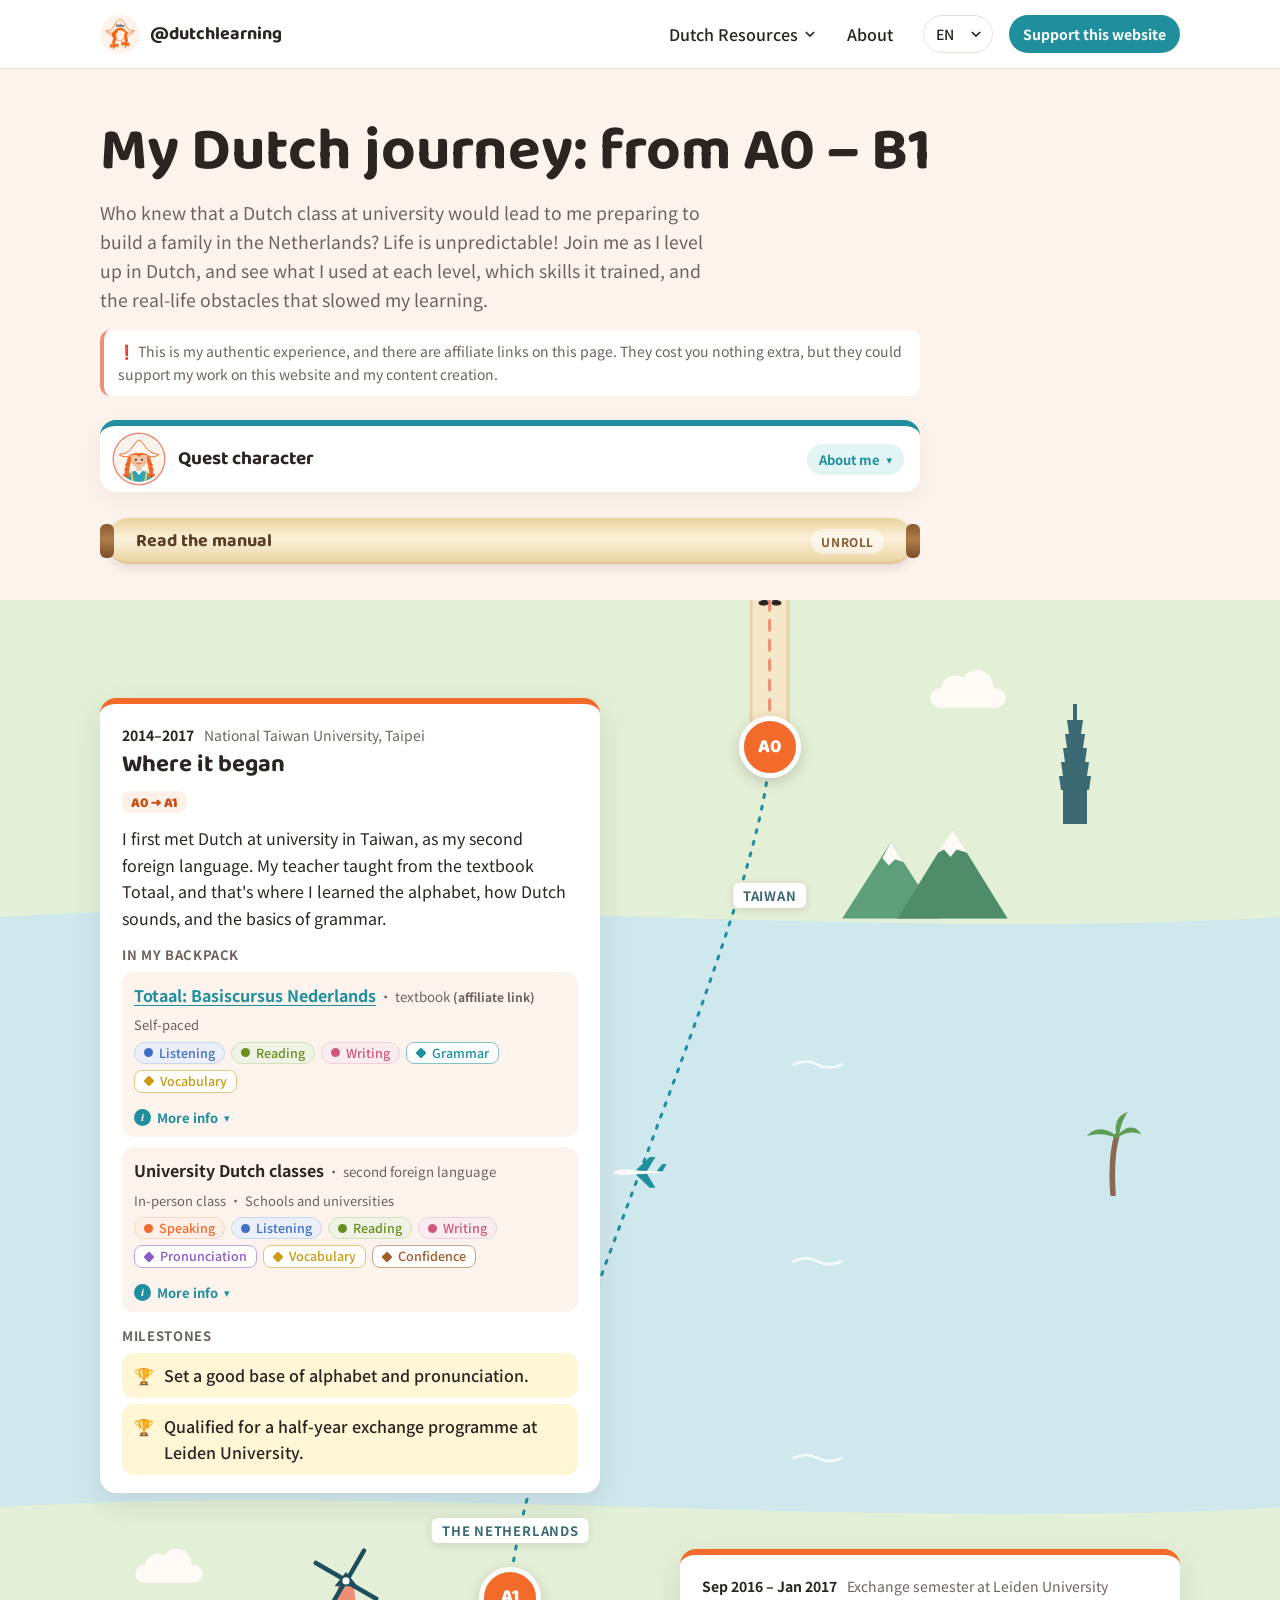
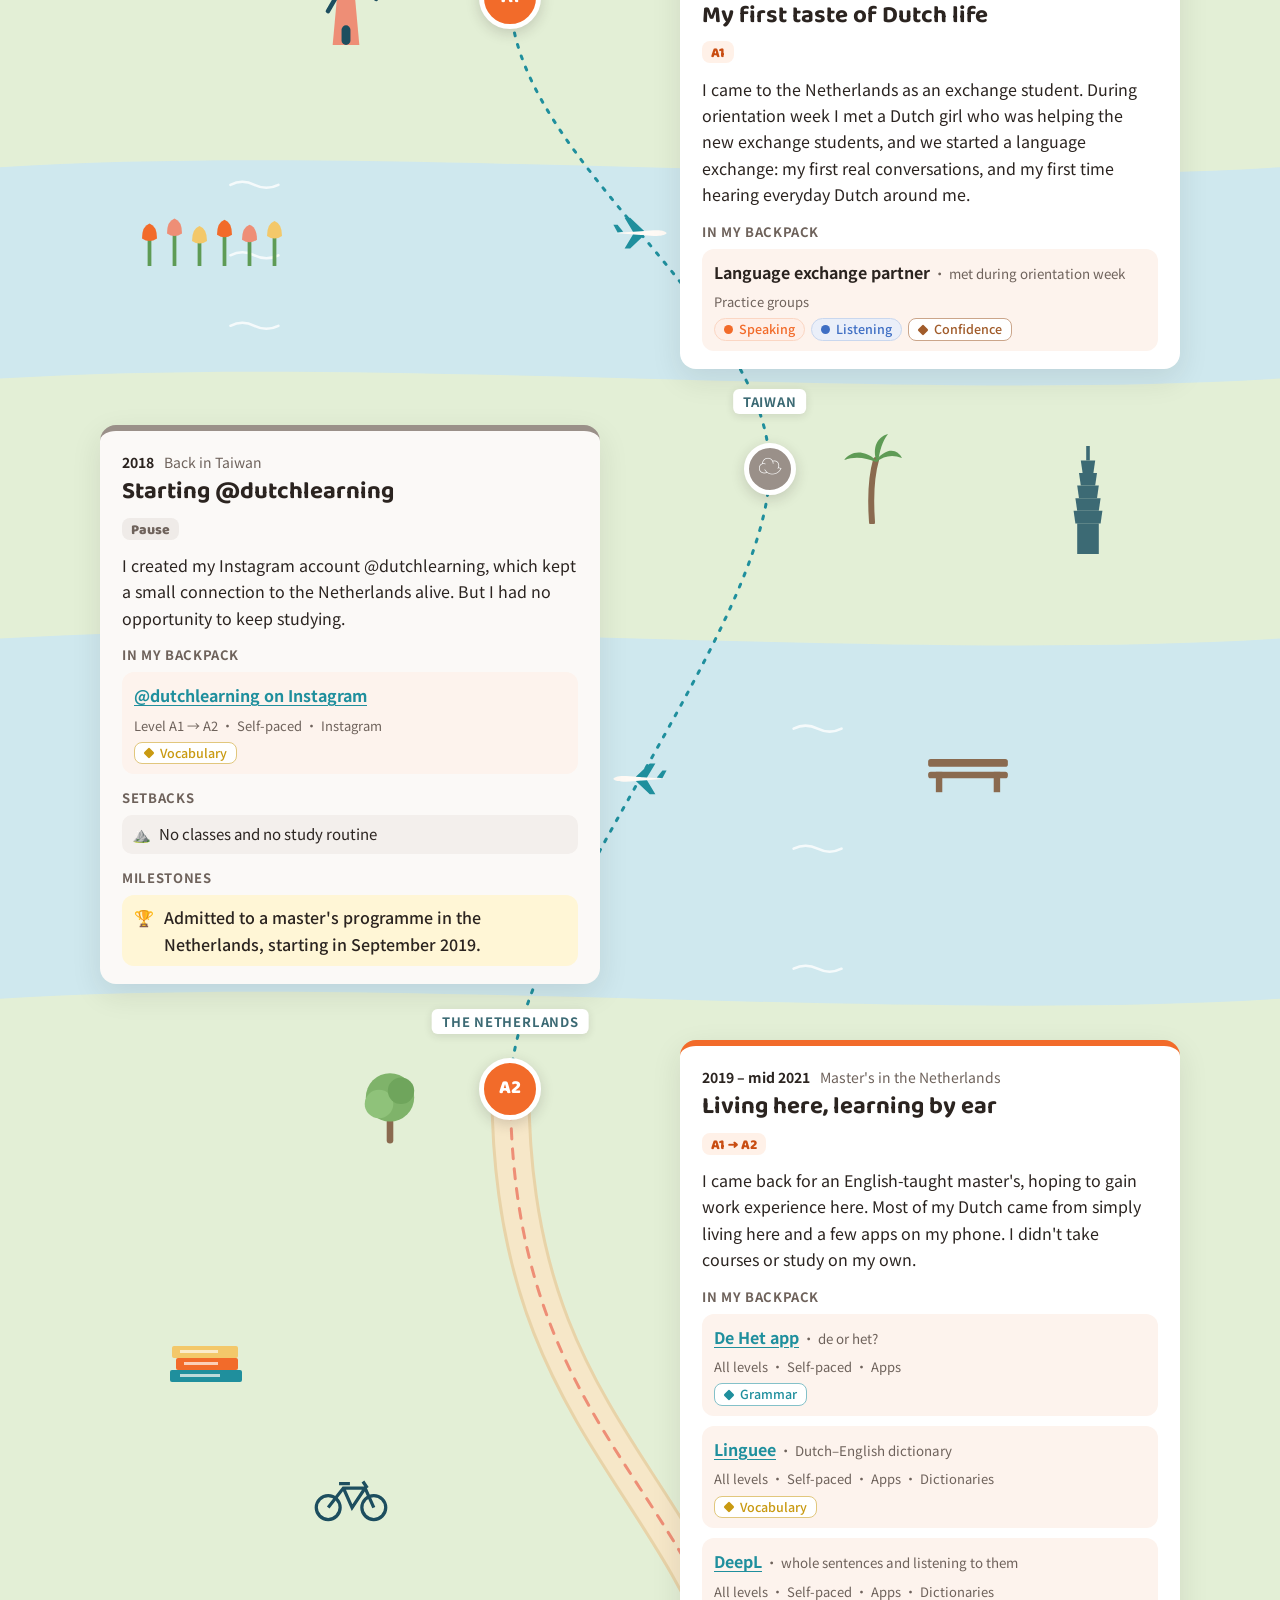
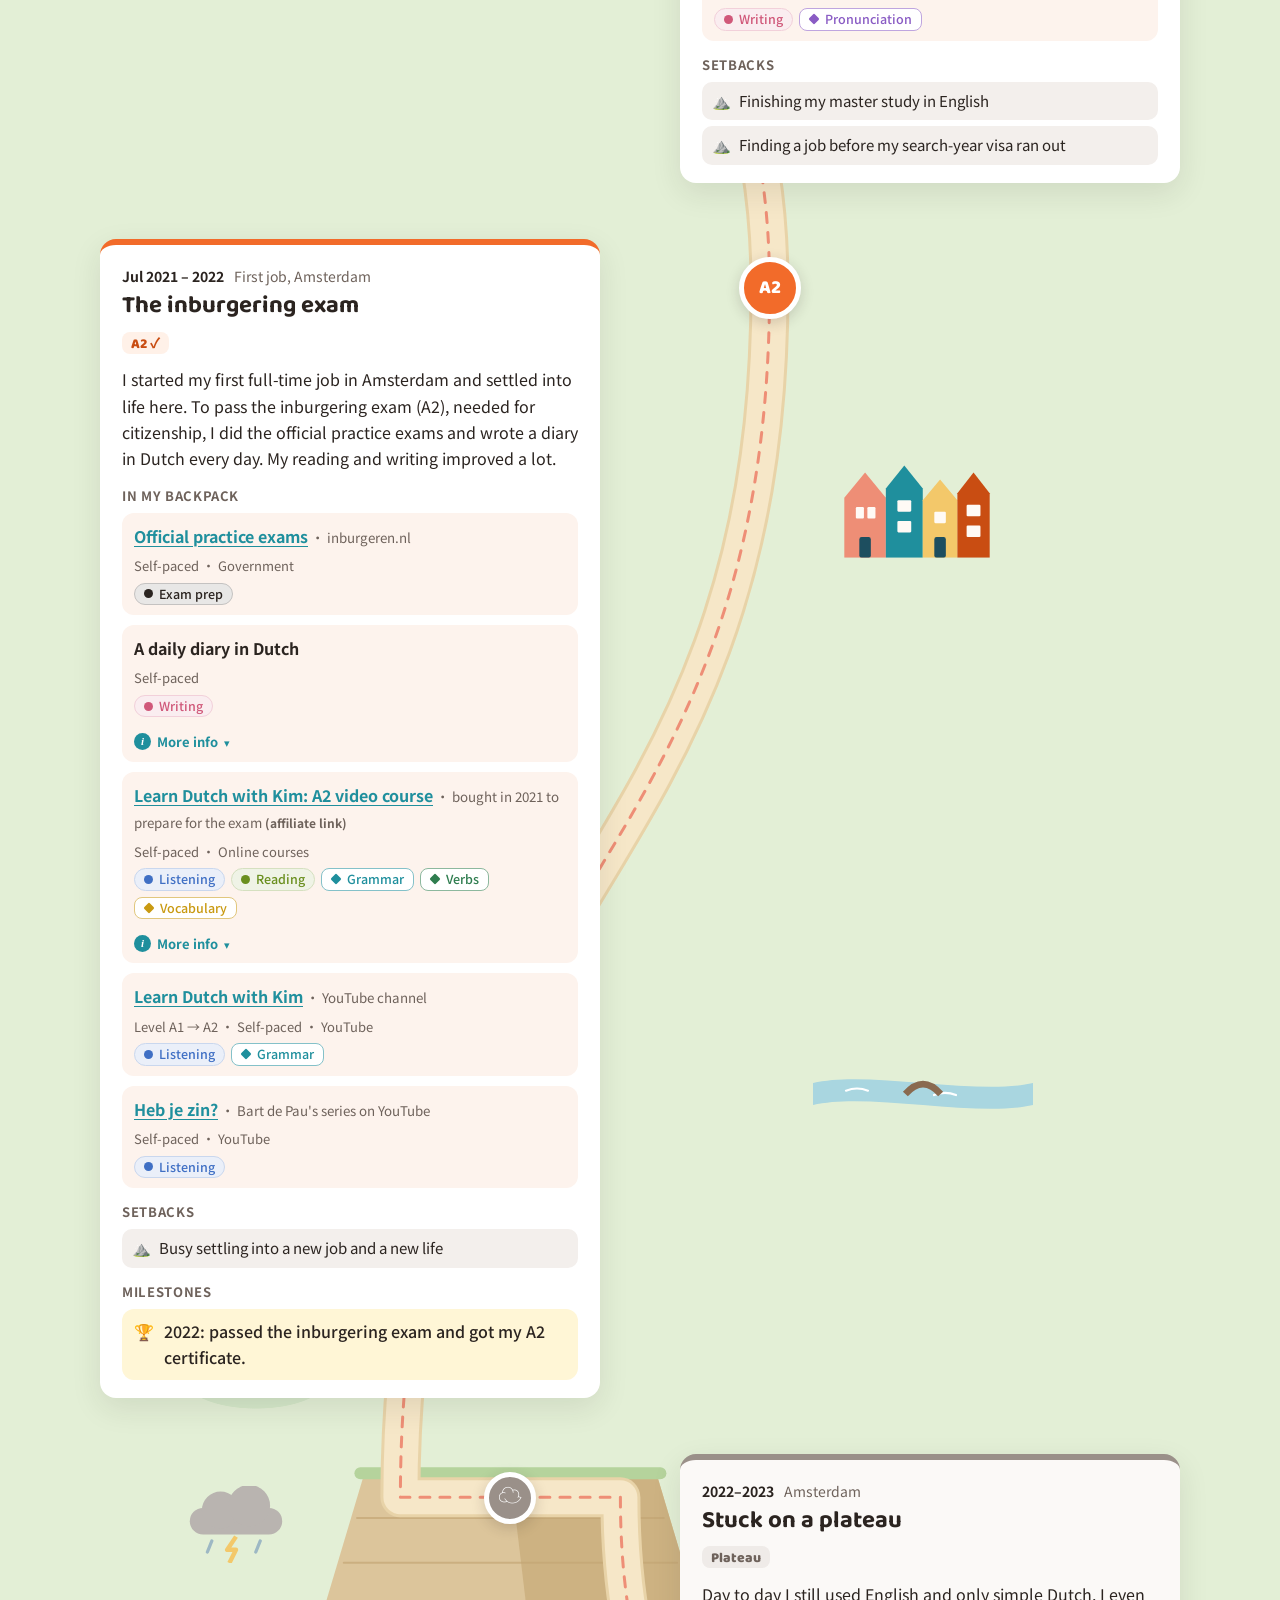
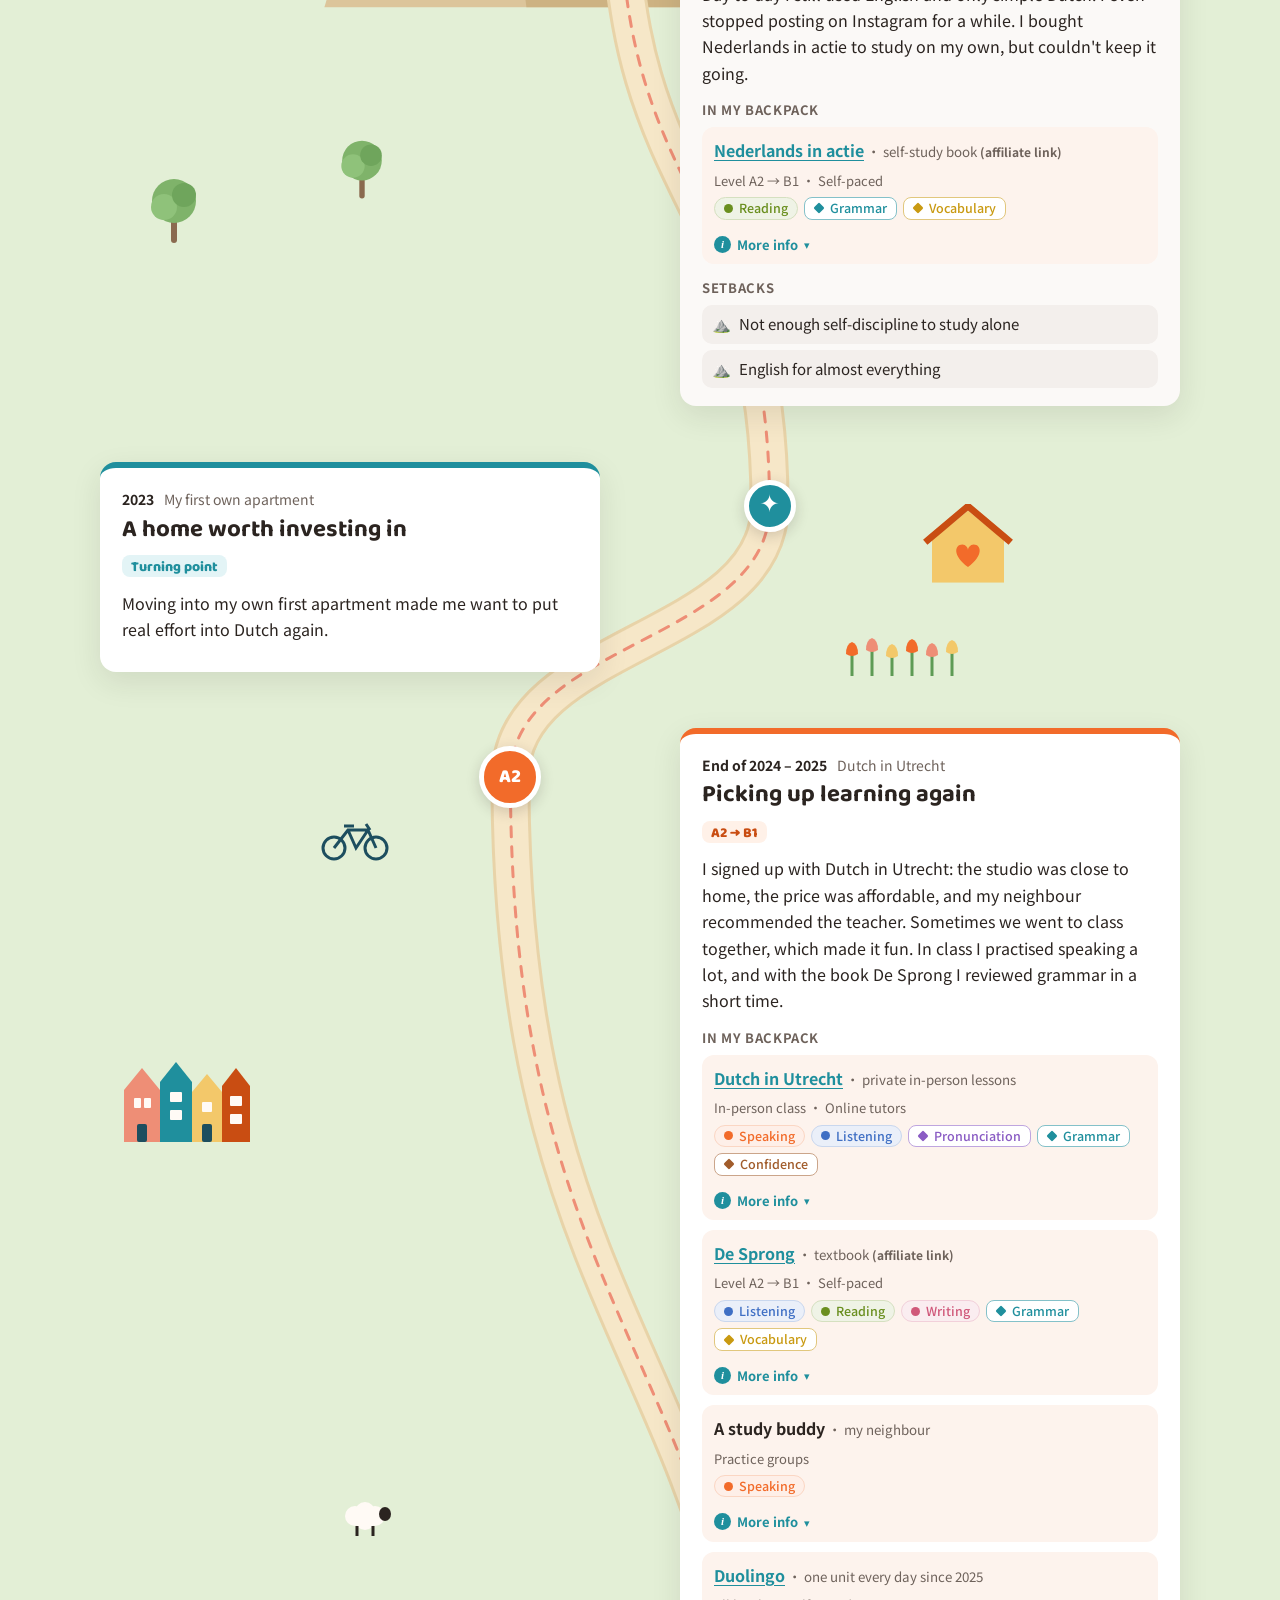
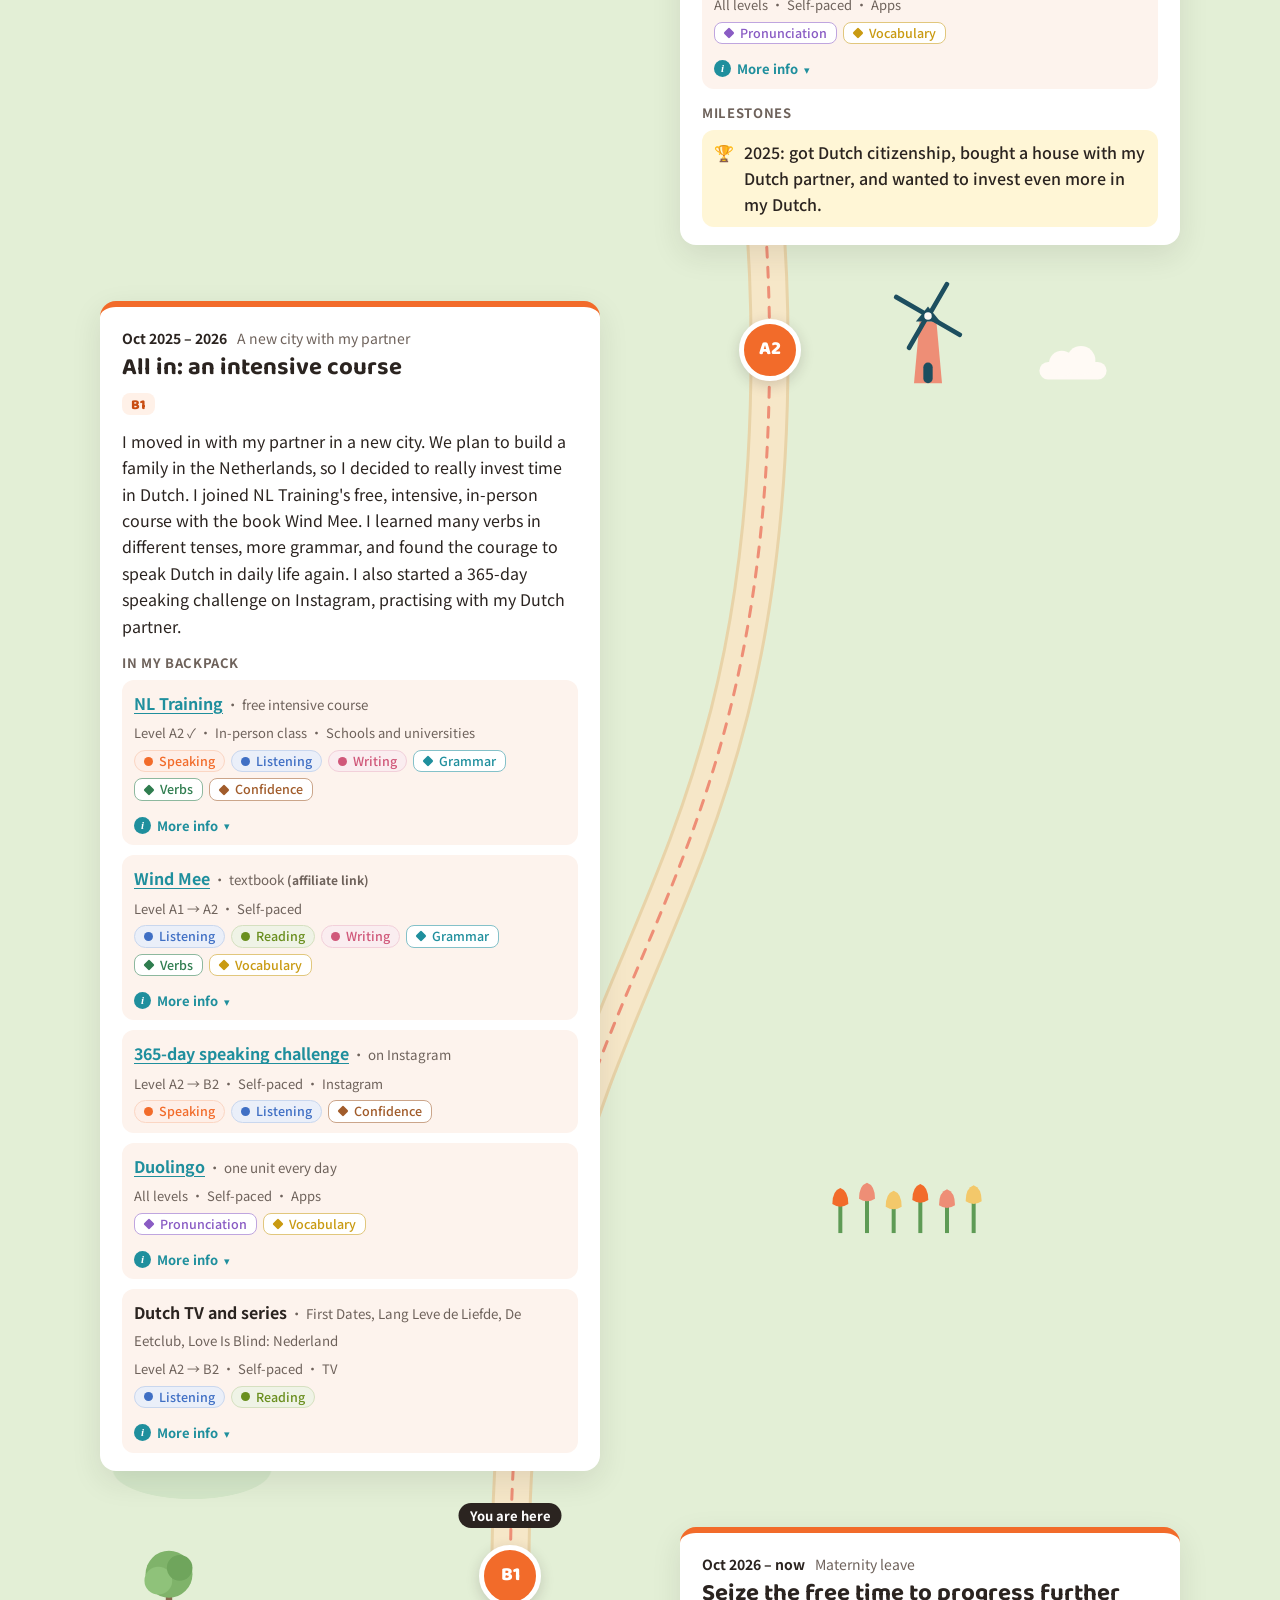
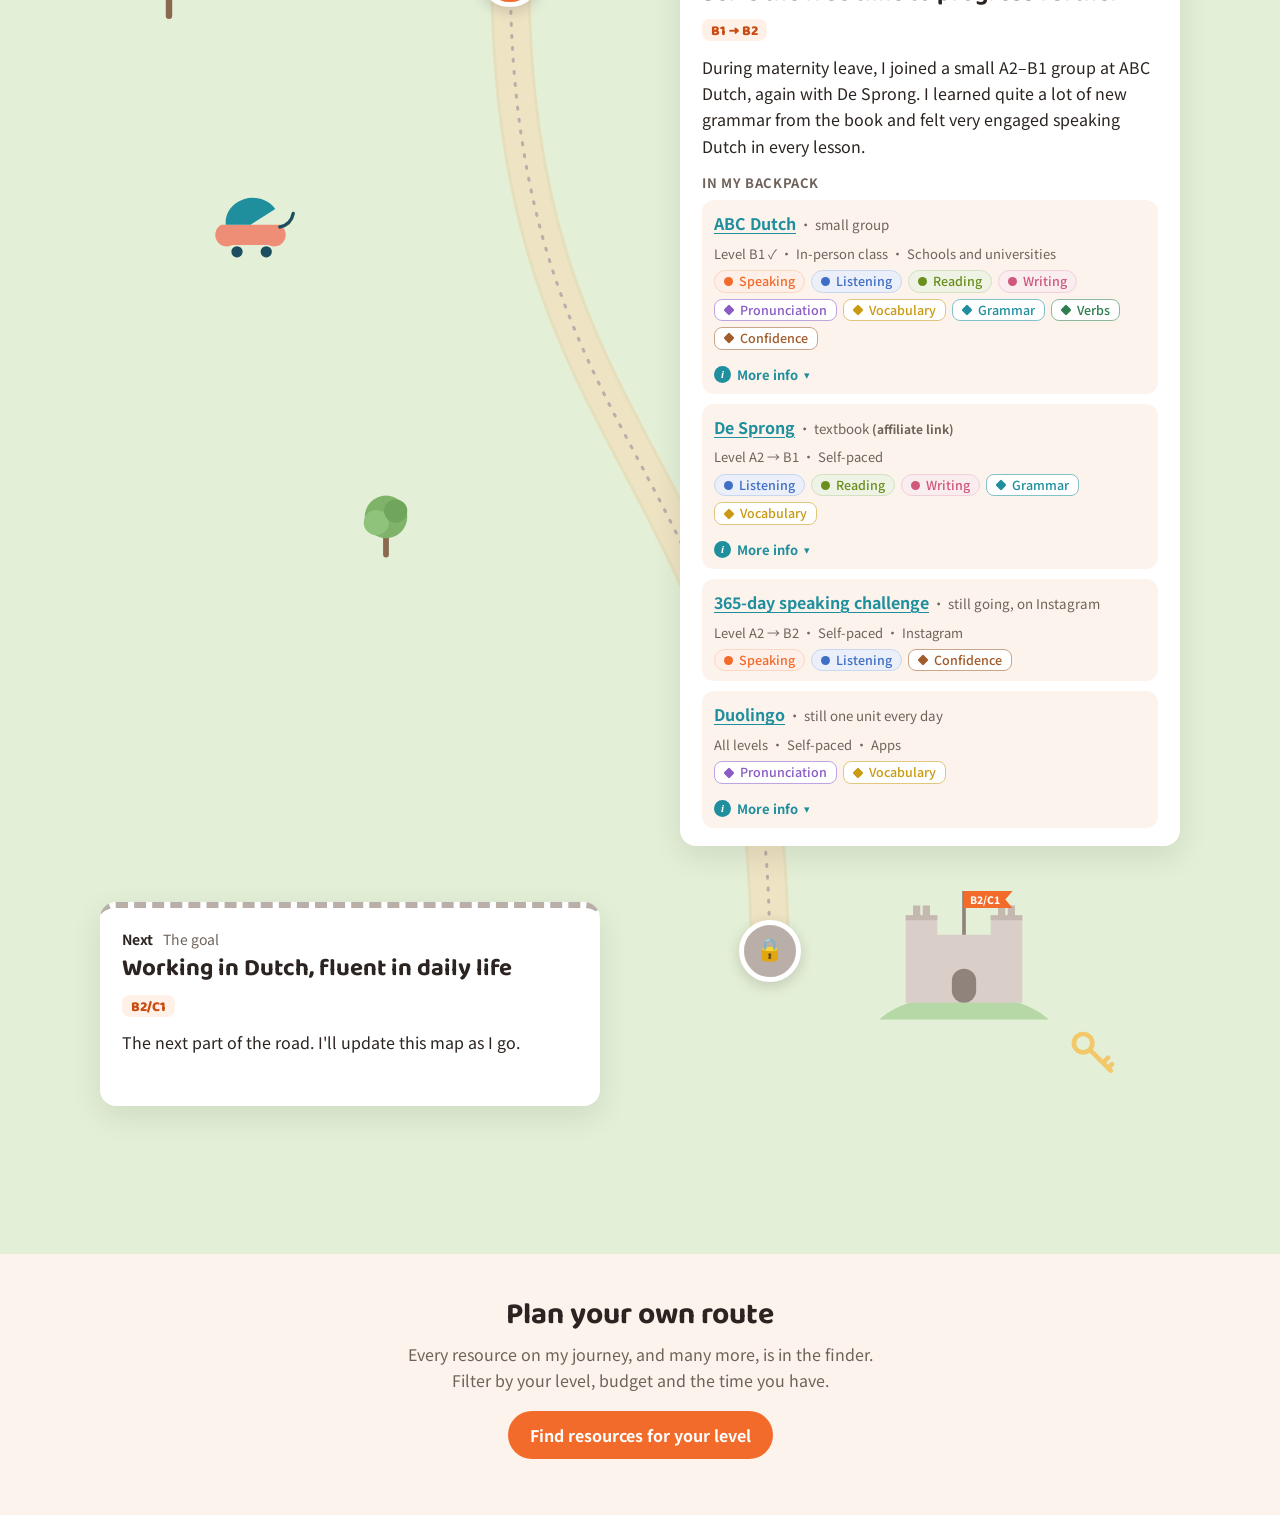
==== journey/index.html @ 7c42df69 "Menu title: Dutch Resources / 荷語資源 Also keeps header items on one line on narrow laptops.  Co-Author" ====
<!doctype html>
<html lang="en" data-lang="en">
<head>
  <meta charset="utf-8">
  <meta name="viewport" content="width=device-width, initial-scale=1">
  <!-- Generated by tools/build.js from templates/journey.html, journey/text.js and journey/data.js. Edit those, not this file. -->
  <title>My Dutch Learning Journey: resources, experience and progress</title>
  <meta name="description" content="Inka's Dutch learning journey from Taiwan to the Netherlands: the courses, books, apps and teachers she used at each level from A0 to B1, the skills each one trained, and the setbacks along the way.">
  <link rel="canonical" href="https://www.dutchlearningresources.com/journey/">
  <link rel="alternate" hreflang="en" href="https://www.dutchlearningresources.com/journey/">
  <link rel="alternate" hreflang="zh-Hant" href="https://www.dutchlearningresources.com/zh/journey/">
  <link rel="alternate" hreflang="x-default" href="https://www.dutchlearningresources.com/journey/">
  <link rel="icon" href="../assets/favicon.png">
  <meta property="og:type" content="article">
  <meta property="og:site_name" content="@dutchlearning">
  <meta property="og:title" content="My Dutch Learning Journey: resources, experience and progress">
  <meta property="og:description" content="My Dutch quest: what I used at each level, which skills it trained, and the detours real life put in my way.">
  <meta property="og:url" content="https://www.dutchlearningresources.com/journey/">
  <meta property="og:locale" content="en_GB">
  <meta property="og:image" content="https://www.dutchlearningresources.com/assets/og-image.png?v=0f5aff0d03">
  <meta property="og:image:width" content="1200">
  <meta property="og:image:height" content="630">
  <meta name="twitter:card" content="summary_large_image">
  <link rel="preconnect" href="https://fonts.googleapis.com">
  <link rel="preconnect" href="https://fonts.gstatic.com" crossorigin>
  <link href="https://fonts.googleapis.com/css2?family=Baloo+2:wght@600;700;800&family=Noto+Sans+TC:wght@400;500;700&display=swap" rel="stylesheet">
  <style>
    :root {
      --ink: #2b2420;
      --muted: #6e625b;
      --paper: #ffffff;
      --peach: #fdf3ed;
      --orange: #f26b2a;
      --orange-ink: #c94d12;
      --salmon: #ee8e76;
      --teal: #1f8f9d;
      --teal-soft: #e3f4f6;
      --line: #eadfd7;
      --grass: #e3efd6;
      --grass-deep: #cfe5c4;
      --sea: #cfe8ee;
      --road: #f6e7c8;
      --road-edge: #e8d3a8;
      --radius: 16px;
      --display: "Baloo 2", "Noto Sans TC", system-ui, sans-serif;
      --body: "Noto Sans TC", system-ui, -apple-system, "Segoe UI", sans-serif;
      /* Skill colours */
      --sk-pronunciation: #8a5cc4;
      --sk-vocabulary: #c99a12;
      --sk-grammar: #1f8f9d;
      --sk-verbs: #2f7d4f;
      --sk-speaking: #f26b2a;
      --sk-listening: #3f6fc4;
      --sk-reading: #6a8f1f;
      --sk-writing: #d0587a;
      --sk-exam: #2b2420;
      --sk-confidence: #a15c2b;
      color-scheme: light;
    }
    *, *::before, *::after { box-sizing: border-box; }
    html { scroll-behavior: smooth; }
    body { margin: 0; background: var(--paper); color: var(--ink); font: 400 16px/1.65 var(--body); -webkit-font-smoothing: antialiased; }
    a { color: var(--teal); text-underline-offset: 3px; }
    a:hover { color: var(--ink); }
    :focus-visible { outline: 3px solid var(--teal); outline-offset: 2px; border-radius: 6px; }
    h1, h2, h3 { font-family: var(--display); line-height: 1.15; margin: 0; }
    .wrap { width: min(1080px, 100% - 32px); margin-inline: auto; }

    /* Header */
    .top { position: sticky; top: 0; z-index: 30; border-bottom: 1px solid var(--line); background: rgba(255,255,255,.95); backdrop-filter: blur(8px); }
    .top .wrap { display: flex; align-items: center; gap: 16px; min-height: 68px; }
    .top-nav { display: flex; align-items: center; gap: 4px; margin-left: auto; }
    .top-nav > a, .nav-drop { color: var(--ink); text-decoration: none; padding: 8px 14px; border-radius: 999px; font: 500 16px var(--body); }
    .top-nav > a:hover, .nav-drop:hover, .nav-group.open .nav-drop { background: var(--peach); color: var(--orange-ink); }
    .nav-group { position: relative; }
    .nav-drop { display: inline-flex; align-items: center; gap: 7px; border: 0; background: none; cursor: pointer; }
    .nav-drop svg { transition: transform .15s ease; }
    .nav-group.open .nav-drop svg { transform: rotate(180deg); }
    .nav-menu { display: none; position: absolute; top: 100%; left: 0; min-width: 230px; padding: 8px; margin-top: 6px; background: #fff; border: 1px solid var(--line); border-radius: 14px; box-shadow: 0 14px 30px rgba(43,36,32,.12); }
    .nav-menu::before { content: ""; position: absolute; left: 0; right: 0; top: -10px; height: 10px; }
    .nav-group:hover .nav-menu, .nav-group:focus-within .nav-menu, .nav-group.open .nav-menu { display: grid; }
    .nav-menu a { color: var(--ink); text-decoration: none; border-radius: 10px; padding: 10px 12px; white-space: nowrap; }
    .nav-menu a:hover { background: var(--peach); color: var(--orange-ink); }
    .nav-menu a[aria-current="page"] { font-weight: 700; color: var(--orange-ink); }
    .lang-pick { appearance: none; -webkit-appearance: none; font: 500 14px var(--body); color: var(--ink); border: 1px solid var(--line); border-radius: 999px; padding: 8px 28px 8px 12px; cursor: pointer;
      background: #fff url("data:image/svg+xml,%3Csvg xmlns='http://www.w3.org/2000/svg' viewBox='0 0 12 8'%3E%3Cpath d='M1 1l5 5 5-5' stroke='%232b2420' stroke-width='2' fill='none'/%3E%3C/svg%3E") no-repeat right 11px center / 10px 7px; }
    .lang-pick:hover { border-color: var(--ink); }
    .kofi { font: 700 14px var(--body); color: #fff; background: var(--teal); border-radius: 999px; padding: 9px 14px; text-decoration: none; white-space: nowrap; }
    .kofi:hover { background: #17707b; color: #fff; }
    .menu-btn { display: none; width: 42px; height: 42px; border: 1px solid var(--line); border-radius: 12px; background: #fff; cursor: pointer; padding: 11px 10px; flex-direction: column; justify-content: space-between; }
    .menu-btn span { display: block; height: 2px; border-radius: 2px; background: var(--ink); }
    .brand { display: flex; align-items: center; gap: 10px; font: 700 18px var(--display); color: var(--ink); text-decoration: none; }
    .brand img { width: 40px; height: 40px; border-radius: 50%; }

    /* Intro */
    .intro { background: var(--peach); padding: 48px 0 36px; }
    .intro h1 { font-size: clamp(36px, 6vw, 60px); }
    .intro .lead { max-width: 62ch; color: var(--muted); font-size: 1.1rem; margin: 12px 0 24px; }
    .disclosure { max-width: 820px; font-size: 14px; color: var(--muted); background: #fff; border-left: 4px solid var(--salmon); border-radius: 10px; padding: 10px 14px; margin: -8px 0 24px; }
    /* Persona card */
    .persona { background: #fff; border-radius: var(--radius); padding: 20px 22px; max-width: 820px; box-shadow: 0 6px 20px rgba(43,36,32,.06); border-top: 6px solid var(--teal); }
    .persona-head { display: flex; align-items: center; gap: 16px; cursor: pointer; list-style: none; }
    .persona-head::-webkit-details-marker { display: none; }
    .persona[open] .persona-head { margin-bottom: 14px; }
    .persona-title { flex: 1; min-width: 0; }
    /* Folded: just a small headshot and "Quest character". */
    .persona:not([open]) { padding: 10px 16px; }
    .persona:not([open]) .avatar { width: 46px; height: 46px; box-shadow: 0 0 0 2px #fff, 0 0 0 3.5px var(--salmon); }
    .persona:not([open]) .persona-title, .persona[open] .persona-label { display: none; }
    .persona-label { flex: 1; font: 700 19px var(--display); }
    .persona-toggle { flex: none; display: inline-flex; align-items: center; gap: 6px; font: 700 13px var(--body); color: var(--teal); background: var(--teal-soft); border-radius: 999px; padding: 6px 12px; }
    .persona-toggle::after { content: "▾"; font-size: 11px; transition: transform .2s; }
    .persona[open] .persona-toggle::after { transform: rotate(180deg); }
    .persona .open-text, .persona[open] .closed-text { display: none; }
    .persona[open] .open-text { display: inline; }
    .persona-head:hover .persona-toggle { background: #cfeef1; }
    .persona[open] .persona-facts, .persona[open] .persona-goal { animation: unroll .35s ease-out; }
    .avatar { width: 92px; height: 92px; flex: none; border-radius: 50%; box-shadow: 0 0 0 4px #fff, 0 0 0 6px var(--salmon); }
    .persona h2 { font-size: 30px; }
    .persona-job { margin: 2px 0 0; color: var(--muted); font-weight: 500; }
    .persona-facts { display: grid; grid-template-columns: 1fr 1fr; gap: 10px 22px; margin: 0; }
    .persona-facts > div { background: var(--peach); border-radius: 12px; padding: 10px 14px; }
    .persona-facts > .wide { grid-column: 1 / -1; }
    .persona-facts dt { font: 700 12px var(--body); letter-spacing: .05em; text-transform: uppercase; color: var(--muted); margin-bottom: 3px; }
    .persona-facts dd { margin: 0; font-size: 15px; line-height: 1.5; }
    .langs { list-style: none; margin: 0; padding: 0; display: flex; flex-wrap: wrap; gap: 6px; }
    .langs li { background: #fff; border-radius: 999px; padding: 2px 10px; font-size: 14px; color: var(--muted); }
    .langs b { color: var(--ink); margin-right: 4px; }
    .persona-goal { display: flex; gap: 14px; align-items: center; margin-top: 12px; padding: 12px 16px; border-radius: 12px; background: #fff6d6; }
    .persona-goal .flag { font-size: 30px; }
    .persona-goal strong { font-family: var(--display); font-size: 20px; display: block; line-height: 1.2; }
    .persona-goal span { color: var(--muted); font-size: 15px; }
    /* The map key: a paper scroll that unrolls */
    .map-key { margin-top: 26px; max-width: 820px; --parch: #f8edd3; --parch-edge: #e6d1a2; --roll-a: #e9d29d; --roll-b: #fbf1da; --knob: #b07d4a; }
    .map-key summary, .roll-bottom {
      position: relative; display: flex; align-items: center; justify-content: space-between; gap: 12px;
      height: 46px; padding: 0 30px; margin: 0 6px; border-radius: 23px; list-style: none; cursor: pointer;
      background: linear-gradient(to bottom, var(--roll-a), var(--roll-b) 45%, var(--roll-a));
      box-shadow: 0 4px 10px rgba(43,36,32,.12), inset 0 -2px 0 rgba(176,125,74,.18);
    }
    .map-key summary::-webkit-details-marker { display: none; }
    .map-key summary::before, .map-key summary::after, .roll-bottom::before, .roll-bottom::after {
      content: ""; position: absolute; top: 50%; width: 14px; height: 34px; margin-top: -17px; border-radius: 6px;
      background: linear-gradient(to bottom, #8a5a30, var(--knob) 45%, #7a4d27);
    }
    .map-key summary::before, .roll-bottom::before { left: -6px; }
    .map-key summary::after, .roll-bottom::after { right: -6px; }
    .roll-label { font: 700 18px var(--display); color: #5a3d22; }
    .roll-hint { font: 700 12px var(--body); letter-spacing: .05em; text-transform: uppercase; color: #8a5a30; background: rgba(255,255,255,.55); border-radius: 999px; padding: 4px 10px; }
    .map-key .open-text, .map-key[open] .closed-text { display: none; }
    .map-key[open] .open-text { display: inline; }
    .map-key summary:hover .roll-hint { background: #fff; }
    .map-key .paper {
      margin: -10px 20px 0; padding: 26px 26px 20px;
      background: linear-gradient(to right, rgba(176,125,74,.10), transparent 6%, transparent 94%, rgba(176,125,74,.10)), var(--parch);
      border-left: 1px solid var(--parch-edge); border-right: 1px solid var(--parch-edge);
      transform-origin: top; animation: unroll .45s ease-out;
    }
    .roll-bottom { display: none; height: 30px; margin-top: -8px; cursor: default; }
    .roll-bottom::before, .roll-bottom::after { height: 24px; margin-top: -12px; }
    .map-key[open] .roll-bottom { display: block; }
    @keyframes unroll { from { clip-path: inset(0 0 100% 0); } to { clip-path: inset(0 0 0 0); } }
    .map-key .tag-group-title { color: #6b4a2b; }
    .paper-hint { display: flex; gap: 10px; align-items: center; margin: 0 0 18px; padding: 8px 12px; border-radius: 10px; background: rgba(255,255,255,.6); border: 1px dashed #d8bf8a; font-size: 14px; color: #5a3d22; }
    .paper-hint svg { flex: none; width: 34px; height: 34px; padding: 4px; border-radius: 50%; background: var(--teal); }
    .paper-hint + .paper-hint { margin-top: -8px; }
    .paper-hint a { color: #8a4b1f; font-weight: 700; }
    .skills { display: flex; flex-wrap: wrap; gap: 8px; margin: 0; padding: 0; list-style: none; }
    .skill { --c: var(--ink); display: inline-flex; align-items: center; gap: 6px; font: 500 14px/1 var(--body); color: var(--c); background: color-mix(in srgb, var(--c) 11%, #fff); border: 1px solid color-mix(in srgb, var(--c) 28%, #fff); border-radius: 999px; padding: 6px 11px; white-space: nowrap; }
    .skill .dot { width: 9px; height: 9px; border-radius: 50%; background: var(--c); }
    .skill.small { font-size: 12.5px; padding: 4px 9px; }
    .skill[data-skill="pronunciation"] { --c: var(--sk-pronunciation); }
    .skill[data-skill="vocabulary"] { --c: var(--sk-vocabulary); }
    .skill[data-skill="grammar"] { --c: var(--sk-grammar); }
    .skill[data-skill="verbs"] { --c: var(--sk-verbs); }
    .skill[data-skill="speaking"] { --c: var(--sk-speaking); }
    .skill[data-skill="listening"] { --c: var(--sk-listening); }
    .skill[data-skill="reading"] { --c: var(--sk-reading); }
    .skill[data-skill="writing"] { --c: var(--sk-writing); }
    .skill[data-skill="exam"] { --c: var(--sk-exam); }
    .skill[data-skill="confidence"] { --c: var(--sk-confidence); }
    .skill.neutral { --c: #5c524c; background: #fff; border-color: var(--line); }
    .skill.neutral .dot { display: none; }
    /* Focus tags: a diamond and a white chip with a coloured outline, so they stand apart from skills (round dot, tinted chip). */
    .skill.focus { background: #fff; border-color: color-mix(in srgb, var(--c) 55%, #fff); border-radius: 8px; }
    .skill.focus .dot { border-radius: 1.5px; transform: rotate(45deg); width: 8px; height: 8px; margin: 0 1px; }
    .hud .skill.focus .dot { width: 7px; height: 7px; }
    .tag-group { display: grid; grid-template-columns: 130px 1fr; gap: 10px; align-items: start; margin-bottom: 8px; }
    .tag-group-title { font-size: 13px; font-weight: 700; color: var(--muted); padding-top: 5px; }
    .tool-meta { font-size: 13px; color: var(--muted); }
    .tool-info { margin-top: 2px; }
    .tool-info summary { display: inline-flex; align-items: center; gap: 6px; cursor: pointer; list-style: none; font: 700 13px var(--body); color: var(--teal); }
    .tool-info summary::-webkit-details-marker { display: none; }
    .tool-info summary::before { content: "i"; display: grid; place-items: center; width: 17px; height: 17px; border-radius: 50%; background: var(--teal); color: #fff; font: 700 11px/1 Georgia, serif; font-style: italic; }
    .tool-info summary::after { content: "▾"; font-size: 11px; transition: transform .2s; }
    .tool-info[open] summary::after { transform: rotate(180deg); }
    .card .tool-info p { margin: 14px 0 2px; padding: 10px 12px; background: #fff; border-left: 3px solid var(--teal); border-radius: 8px; font-size: 14px; line-height: 1.55; }

    /* The quest map */
    .quest { position: relative; background: var(--grass); overflow: hidden; padding: 70px 0 120px; }
    .quest::before { /* soft meadow texture */
      content: ""; position: absolute; inset: 0; pointer-events: none;
      background:
        radial-gradient(60px 26px at 12% 8%, var(--grass-deep) 98%, transparent) ,
        radial-gradient(90px 34px at 85% 22%, var(--grass-deep) 98%, transparent),
        radial-gradient(70px 28px at 20% 46%, var(--grass-deep) 98%, transparent),
        radial-gradient(110px 40px at 80% 63%, var(--grass-deep) 98%, transparent),
        radial-gradient(80px 30px at 15% 84%, var(--grass-deep) 98%, transparent);
      opacity: .7;
    }
    .trail { position: absolute; inset: 0; width: 100%; height: 100%; pointer-events: none; }
    .stops { position: relative; list-style: none; margin: 0; padding: 0; }
    .stop { position: relative; display: flex; min-height: 260px; padding: 28px 0; }
    .stop[data-side="left"] { justify-content: flex-start; }
    .stop[data-side="right"] { justify-content: flex-end; }
    .stop.compact { min-height: 190px; }

    /* Markers sit on the road: at 62% for cards on the left, 38% for cards on the right. */
    .marker {
      position: absolute; top: 46px; left: var(--mx); transform: translateX(-50%); z-index: 3;
      width: 62px; height: 62px; border-radius: 50%; display: grid; place-items: center;
      font: 800 19px/1 var(--display); color: #fff; background: var(--orange);
      border: 5px solid #fff; box-shadow: 0 4px 14px rgba(43,36,32,.18);
    }
    .stop[data-side="left"] .marker { --mx: 62%; }
    .stop[data-side="right"] .marker { --mx: 38%; }
    .stop[data-kind="detour"] .marker { background: #9a9089; font-size: 24px; width: 52px; height: 52px; }
    .stop[data-kind="spark"] .marker { background: var(--teal); font-size: 24px; width: 52px; height: 52px; }
    .stop[data-kind="goal"] .marker { background: #b9afa8; font-size: 22px; }
    .stop.current .marker { background: var(--orange); animation: pulse 2.2s ease-out infinite; }
    @keyframes pulse { 0% { box-shadow: 0 0 0 0 rgba(242,107,42,.55), 0 4px 14px rgba(43,36,32,.18); } 70% { box-shadow: 0 0 0 22px rgba(242,107,42,0), 0 4px 14px rgba(43,36,32,.18); } 100% { box-shadow: 0 0 0 0 rgba(242,107,42,0), 0 4px 14px rgba(43,36,32,.18); } }
    .here-flag { position: absolute; left: var(--mx); top: 4px; transform: translateX(-50%); z-index: 4; font: 700 13px var(--body); color: #fff; background: var(--ink); border-radius: 999px; padding: 3px 11px; white-space: nowrap; }
    .stop[data-side="left"] .here-flag { --mx: 62%; }
    .stop[data-side="right"] .here-flag { --mx: 38%; }

    /* Cards */
    .card {
      position: relative; z-index: 2; width: min(500px, 52%); background: #fff; border-radius: var(--radius);
      padding: 20px 22px 18px; box-shadow: 0 10px 30px rgba(43,36,32,.10);
      border-top: 6px solid var(--orange);
      opacity: 0; transform: translateY(26px); transition: opacity .6s ease, transform .6s ease;
    }
    .stop.seen .card { opacity: 1; transform: none; }
    .stop[data-kind="detour"] .card { border-top-color: #9a9089; background: #fbf9f7; }
    .stop[data-kind="spark"] .card { border-top-color: var(--teal); }
    .stop[data-kind="goal"] .card { border-top-color: #b9afa8; border-style: dashed; border-width: 6px 0 0; }
    .eyebrow { display: flex; flex-wrap: wrap; gap: 4px 10px; align-items: center; font-size: 14px; color: var(--muted); margin-bottom: 4px; }
    .eyebrow .when { font-weight: 700; color: var(--ink); }
    .card h2 { font-size: 24px; margin: 2px 0 8px; }
    .level-badge { display: inline-block; font: 800 14px/1 var(--display); color: var(--orange-ink); background: #fff1e8; border-radius: 8px; padding: 5px 9px 3px; }
    .stop[data-kind="detour"] .level-badge { color: var(--muted); background: #efebe8; }
    .stop[data-kind="spark"] .level-badge { color: var(--teal); background: var(--teal-soft); }
    .card p { margin: 0 0 12px; }
    .card h3 { font: 700 13px var(--body); letter-spacing: .05em; text-transform: uppercase; color: var(--muted); margin: 14px 0 8px; }
    .tools { list-style: none; margin: 0; padding: 0; display: grid; gap: 10px; }
    .tool { display: grid; gap: 6px; padding: 10px 12px; border-radius: 12px; background: var(--peach); }
    .tool-name { font-weight: 700; }
    .tool-name small { font-weight: 400; color: var(--muted); }
    .tool .skills { gap: 6px; }
    .setbacks { list-style: none; margin: 0; padding: 0; display: grid; gap: 6px; }
    .setbacks li { display: flex; gap: 8px; align-items: flex-start; font-size: 15px; background: #f3efec; border-radius: 10px; padding: 7px 10px; }
    .milestones { list-style: none; margin: 0; padding: 0; display: grid; gap: 6px; }
    .milestone { display: flex; gap: 10px; align-items: flex-start; padding: 9px 12px; border-radius: 12px; background: #fff6d6; font-weight: 500; }
    .affiliate { font-size: 12px; color: var(--muted); }

    /* Scenery on the empty side of each stop */
    .scenery { position: absolute; inset: 0; pointer-events: none; z-index: 1; }
    .scenery svg { position: absolute; overflow: visible; }

    /* Sea crossing between Taiwan and the Netherlands (positioned by script) */
    .place-sign { position: absolute; z-index: 2; font: 700 13px var(--body); letter-spacing: .06em; text-transform: uppercase; color: #3c6a74; background: #fff; border-radius: 6px; padding: 3px 10px; box-shadow: 0 2px 8px rgba(43,36,32,.12); transform: translateX(-50%); }

    /* The traveller walking along the road */
    .walker { position: absolute; z-index: 1; width: 54px; height: 76px; left: 0; top: 0; transform: translate(-50%, -88%); transition: transform .1s linear, opacity .25s; will-change: left, top; pointer-events: none; }
    .walker svg { width: 100%; height: 100%; }
    .walker.flip svg { transform: scaleX(-1); }
    .walker.walking .leg-a { animation: stepA .5s ease-in-out infinite alternate; transform-origin: 25px 47px; }
    .walker.walking .leg-b { animation: stepB .5s ease-in-out infinite alternate; transform-origin: 25px 47px; }
    @keyframes stepA { from { transform: rotate(14deg); } to { transform: rotate(-14deg); } }
    @keyframes stepB { from { transform: rotate(-14deg); } to { transform: rotate(14deg); } }

    /* My toolkit: a backpack button that opens a panel of tags */
    .pack-btn {
      position: fixed; right: 18px; bottom: 18px; z-index: 21; width: 64px; height: 64px; border-radius: 50%;
      border: 0; background: var(--teal); box-shadow: 0 10px 26px rgba(31,143,157,.35); cursor: pointer;
      display: grid; place-items: center; padding: 0;
      opacity: 0; transform: translateY(14px) scale(.9); transition: opacity .3s, transform .3s, background .2s; pointer-events: none;
    }
    .pack-btn.show { opacity: 1; transform: none; pointer-events: auto; }
    .pack-btn:hover { background: #17707b; }
    .pack-btn svg { width: 38px; height: 38px; }
    .pack-btn[aria-expanded="true"] { background: var(--ink); }
    .pack-tip { position: absolute; right: 74px; top: 50%; transform: translateY(-50%); white-space: nowrap; font: 700 13px var(--body); color: #fff; background: var(--ink); border-radius: 999px; padding: 4px 11px; opacity: 0; transition: opacity .2s; pointer-events: none; }
    .pack-btn:hover .pack-tip, .pack-btn:focus-visible .pack-tip { opacity: 1; }
    .hud {
      position: fixed; right: 18px; bottom: 94px; z-index: 20; width: 360px;
      background: #fff; border-radius: var(--radius); padding: 14px 16px;
      box-shadow: 0 14px 40px rgba(43,36,32,.22); font-size: 14px;
      display: flex; flex-direction: column; max-height: calc(100vh - 114px); max-height: calc(100dvh - 114px);
    }
    .hud[hidden] { display: none; }
    .hud-head { display: flex; justify-content: space-between; align-items: center; margin-bottom: 10px; }
    .hud-head strong { font: 700 20px var(--display); display: flex; align-items: center; gap: 8px; }
    .hud-head strong svg { width: 24px; height: 24px; }
    .tabs { display: grid; grid-template-columns: repeat(4, 1fr); gap: 4px; background: var(--peach); border-radius: 12px; padding: 4px; margin-bottom: 10px; }
    .tab { border: 0; background: none; border-radius: 9px; padding: 7px 4px; font: 700 12.5px/1.2 var(--body); color: var(--muted); cursor: pointer; }
    .tab[aria-selected="true"] { background: #fff; color: var(--ink); box-shadow: 0 2px 6px rgba(43,36,32,.10); }
    .tab small { display: block; font-weight: 500; font-size: 11px; color: var(--muted); }
    .tab-hint { font-size: 12.5px; color: var(--muted); margin: 10px 0 0; }
    .hud .skills { gap: 5px; }
    .hud .skill { font-size: 12px; padding: 4px 9px; cursor: pointer; font-family: var(--body); }
    .hud .skill:hover { background: color-mix(in srgb, var(--c) 20%, #fff); }
    .hud .skill[aria-pressed="true"] { color: #fff; background: var(--c); border-color: var(--c); }
    .hud .skill[aria-pressed="true"] .dot { background: #fff; }
    .hud .skill .dot { width: 7px; height: 7px; }
    .toolkit { border-top: 1px solid var(--line); margin-top: 4px; padding-top: 10px; display: flex; flex-direction: column; flex: 1; min-height: 0; }
    .toolkit[hidden] { display: none; }
    .toolkit-head { display: flex; justify-content: space-between; align-items: center; gap: 8px; margin-bottom: 8px; }
    .toolkit-head strong { font: 700 17px var(--display); }
    .toolkit-head small { color: var(--muted); font-weight: 400; margin-left: 6px; font-family: var(--body); font-size: 12px; }
    .toolkit-close { border: 0; background: #f3efec; border-radius: 50%; width: 28px; height: 28px; font-size: 16px; line-height: 1; cursor: pointer; color: var(--ink); }
    .toolkit-list { list-style: none; margin: 0; padding: 0; display: grid; gap: 8px; flex: 1; min-height: 110px; overflow: auto; overscroll-behavior: contain; }
    .toolkit-item { background: var(--peach); border-radius: 10px; padding: 8px 10px; }
    .toolkit-item .tool-name { font-size: 14px; }
    .uses { display: flex; flex-wrap: wrap; gap: 6px; margin-top: 5px; }
    .use { font: 500 12px var(--body); color: var(--ink); background: #fff; border: 1px solid var(--line); border-radius: 8px; padding: 3px 8px; cursor: pointer; text-align: left; }
    .use b { font-family: var(--display); color: var(--orange-ink); }
    .use:hover { border-color: var(--orange); }

    .outro { background: var(--peach); padding: 44px 0 56px; text-align: center; }
    .outro h2 { font-size: 30px; margin-bottom: 8px; }
    .outro p { color: var(--muted); max-width: 56ch; margin: 0 auto 18px; }
    .btn { display: inline-block; font: 700 16px var(--body); color: #fff; background: var(--orange); border-radius: 999px; padding: 12px 22px; text-decoration: none; }
    .btn:hover { color: #fff; background: var(--orange-ink); }

    /* Phones: road runs down the left edge, cards fill the width beside it. */
    @media (max-width: 760px) {
      .quest { padding: 40px 0 100px; }
      .stop, .stop.compact { min-height: 0; padding: 22px 0; justify-content: flex-end !important; }
      .stop .marker, .stop .here-flag { --mx: 30px !important; }
      .stop[data-side="right"] .marker { --mx: 46px !important; }
      .stop[data-side="right"] .here-flag { --mx: 46px !important; }
      .marker { width: 50px; height: 50px; font-size: 16px; border-width: 4px; top: 40px; }
      .stop[data-kind="detour"] .marker, .stop[data-kind="spark"] .marker { width: 44px; height: 44px; font-size: 19px; }
      .here-flag { top: 2px; font-size: 11px; padding: 2px 8px; }
      .card { width: calc(100% - 82px); padding: 16px 16px 14px; }
      .card h2 { font-size: 21px; }
      .scenery { display: none; }
      .hud { left: 12px; right: 12px; bottom: 86px; width: auto; padding: 12px 14px; max-height: calc(100vh - 100px); max-height: calc(100dvh - 100px); }
      .pack-btn { right: 14px; bottom: 14px; width: 58px; height: 58px; }
      .pack-tip { display: none; }
      .tab { font-size: 12px; padding: 7px 2px; }
      .hud .skills { gap: 5px; }
      .walker { width: 38px; height: 53px; }
      .place-sign { display: none; }
      .brand { font-size: 0; gap: 0; }
      .lang-pick { margin-left: auto; padding: 7px 24px 7px 10px; font-size: 13px; background-position: right 8px center; }
      .kofi { padding: 8px 12px; font-size: 13px; }
      .menu-btn { display: flex; }
      .top-nav { display: none; position: absolute; top: 100%; left: 0; right: 0; flex-direction: column; align-items: stretch; gap: 0; margin: 0; padding: 8px 16px 16px; background: #fff; border-bottom: 1px solid var(--line); box-shadow: 0 12px 24px rgba(43,36,32,.08); }
      .top-nav.open { display: flex; }
      .top-nav > a { padding: 14px 12px; border-radius: 10px; font-size: 17px; }
      .nav-drop { pointer-events: none; padding: 14px 12px 4px; font-size: 13px; font-weight: 700; letter-spacing: .05em; text-transform: uppercase; color: var(--muted); background: none !important; }
      .nav-drop svg { display: none; }
      .nav-menu { display: grid; position: static; min-width: 0; margin: 0; padding: 0 0 0 10px; border: 0; box-shadow: none; background: none; }
      .nav-menu a { padding: 12px; font-size: 17px; }
      .hud .skill { font-size: 12px; padding: 4px 8px; }
      .tag-group { grid-template-columns: 1fr; gap: 4px; }
      .persona { padding: 16px; }
      .persona-facts { grid-template-columns: 1fr; }
      .avatar { width: 64px; height: 64px; }
      .persona-head { gap: 12px; }
      .persona-toggle { width: 32px; height: 32px; padding: 0; justify-content: center; }
      .persona[open] .persona-toggle { align-self: flex-start; }
      .persona-toggle .closed-text, .persona-toggle .open-text { position: absolute; width: 1px; height: 1px; overflow: hidden; clip: rect(0 0 0 0); }
      .persona-toggle::after { font-size: 13px; }
      .persona h2 { font-size: 26px; }
      .map-key summary { padding: 0 22px; }
      .roll-label { font-size: 16px; }
      .map-key .paper { margin: -10px 12px 0; padding: 22px 16px 16px; }
      .tag-group-title { padding-top: 0; }
    }
    @media (prefers-reduced-motion: reduce) {
      html { scroll-behavior: auto; }
      .card { opacity: 1; transform: none; transition: none; }
      .stop.current .marker { animation: none; }
      .walker.walking .leg-a, .walker.walking .leg-b { animation: none; }
    }
  </style>
</head>
<body>
  <!-- Reusable flat scenery drawings, in the site's palette. -->
  <svg width="0" height="0" style="position:absolute" aria-hidden="true">
    <symbol id="tree" viewBox="0 0 60 80"><rect x="27" y="48" width="6" height="28" rx="3" fill="#8a6a4f"/><circle cx="30" cy="34" r="22" fill="#7fb36a"/><circle cx="20" cy="40" r="13" fill="#8fc27a"/><circle cx="40" cy="28" r="12" fill="#6fa55c"/></symbol>
    <symbol id="pine" viewBox="0 0 50 80"><rect x="22" y="58" width="6" height="20" rx="3" fill="#8a6a4f"/><path d="M25 2 L46 62 H4 Z" fill="#4f9a6a"/><path d="M25 2 L46 62 H25 Z" fill="#44895e"/></symbol>
    <symbol id="tulips" viewBox="0 0 120 40"><g stroke="#5e9b55" stroke-width="3"><path d="M10 40V18M30 40V14M50 40V20M70 40V15M90 40V19M110 40V16"/></g><g><path d="M4 18q0-10 6-12q6 2 6 12q-6 4-12 0z" fill="#f26b2a"/><path d="M24 14q0-10 6-12q6 2 6 12q-6 4-12 0z" fill="#ee8e76"/><path d="M44 20q0-10 6-12q6 2 6 12q-6 4-12 0z" fill="#f3c86a"/><path d="M64 15q0-10 6-12q6 2 6 12q-6 4-12 0z" fill="#f26b2a"/><path d="M84 19q0-10 6-12q6 2 6 12q-6 4-12 0z" fill="#ee8e76"/><path d="M104 16q0-10 6-12q6 2 6 12q-6 4-12 0z" fill="#f3c86a"/></g></symbol>
    <symbol id="windmill" viewBox="0 0 90 120"><path d="M30 118 L36 52 H54 L60 118 Z" fill="#ee8e76"/><path d="M32 52 H58 L45 36 Z" fill="#1d4e5f"/><rect x="40" y="96" width="10" height="22" rx="5" fill="#1d4e5f"/><g fill="#1d4e5f"><rect x="43" y="4" width="5" height="44" rx="2" transform="rotate(30 45 46)"/><rect x="43" y="4" width="5" height="44" rx="2" transform="rotate(120 45 46)"/><rect x="43" y="4" width="5" height="44" rx="2" transform="rotate(210 45 46)"/><rect x="43" y="4" width="5" height="44" rx="2" transform="rotate(300 45 46)"/></g><circle cx="45" cy="46" r="4" fill="#fffaf5"/></symbol>
    <symbol id="houses" viewBox="0 0 130 90"><path d="M2 90V38l18-22 18 22v52z" fill="#ee8e76"/><path d="M38 90V30l16-20 16 20v60z" fill="#1f8f9d"/><path d="M70 90V40l15-18 15 18v50z" fill="#f3c86a"/><path d="M100 90V34l14-18 14 18v56z" fill="#c94d12"/><g fill="#fffaf5"><rect x="12" y="46" width="7" height="10" rx="1"/><rect x="22" y="46" width="7" height="10" rx="1"/><rect x="48" y="40" width="12" height="10" rx="1"/><rect x="48" y="58" width="12" height="10" rx="1"/><rect x="80" y="50" width="10" height="10" rx="1"/><rect x="108" y="44" width="12" height="10" rx="1"/><rect x="108" y="62" width="12" height="10" rx="1"/></g><g fill="#1d4e5f"><rect x="15" y="72" width="10" height="18" rx="2"/><rect x="80" y="72" width="10" height="18" rx="2"/></g></symbol>
    <symbol id="canal" viewBox="0 0 200 50"><path d="M0 20 C50 8 150 32 200 20 V40 C150 52 50 28 0 40 Z" fill="#a9d6e0"/><path d="M30 27 q10-4 20 0M110 31 q10-4 20 0" stroke="#fff" stroke-width="2" fill="none" stroke-linecap="round"/><path d="M84 30 q16-18 32 0" stroke="#8a6a4f" stroke-width="6" fill="none"/></symbol>
    <symbol id="sheep" viewBox="0 0 60 40"><g fill="#fffaf5"><circle cx="20" cy="18" r="10"/><circle cx="30" cy="14" r="10"/><circle cx="40" cy="18" r="10"/><circle cx="30" cy="22" r="10"/></g><ellipse cx="50" cy="16" rx="6" ry="7" fill="#2b2420"/><g stroke="#2b2420" stroke-width="3"><path d="M22 28v10M38 28v10"/></g></symbol>
    <symbol id="bike" viewBox="0 0 70 44"><g fill="none" stroke="#1d4e5f" stroke-width="3"><circle cx="14" cy="30" r="11"/><circle cx="56" cy="30" r="11"/><path d="M14 30 L28 12 H48 L56 30 M28 12 L36 30 L48 12 M24 8h10M46 6l4 6"/></g></symbol>
    <symbol id="mountains" viewBox="0 0 160 90"><path d="M0 90 L46 18 L92 90 Z" fill="#5f9e7a"/><path d="M46 18 L58 37 L50 34 L44 40 L38 33 Z" fill="#fffaf5"/><path d="M52 90 L104 6 L156 90 Z" fill="#4f8d6a"/><path d="M104 6 L118 28 L108 25 L102 32 L96 25 L90 28 Z" fill="#fffaf5"/></symbol>
    <symbol id="tower" viewBox="0 0 40 120"><g fill="#3c6a74"><rect x="18" y="0" width="4" height="16"/><path d="M12 16h16l-2 14h-12z"/><path d="M10 30h20l-2 14h-16z"/><path d="M8 44h24l-2 14h-20z"/><path d="M6 58h28l-2 14h-24z"/><path d="M4 72h32l-2 14h-28z"/><rect x="8" y="86" width="24" height="34"/></g></symbol>
    <symbol id="palm" viewBox="0 0 60 90"><path d="M30 88 C28 60 30 40 34 26" stroke="#8a6a4f" stroke-width="6" fill="none" stroke-linecap="round"/><g fill="#5e9b55"><path d="M34 26 C20 14 8 18 2 26 C14 22 24 24 34 28z"/><path d="M34 26 C46 12 56 16 60 24 C50 20 42 22 34 28z"/><path d="M34 26 C30 10 38 2 46 0 C40 8 38 16 36 28z"/></g></symbol>
    <symbol id="cloud" viewBox="0 0 100 44"><g fill="#fffaf5"><rect x="8" y="20" width="84" height="22" rx="11"/><circle cx="36" cy="22" r="16"/><circle cx="60" cy="18" r="18"/></g></symbol>
    <symbol id="storm" viewBox="0 0 100 70"><g fill="#b9b4b0"><rect x="8" y="20" width="84" height="24" rx="12"/><circle cx="36" cy="22" r="17"/><circle cx="62" cy="18" r="19"/></g><path d="M50 46 l-8 12 h8 l-6 12" stroke="#f3c86a" stroke-width="4" fill="none" stroke-linejoin="round"/><g stroke="#9db8c4" stroke-width="3" stroke-linecap="round"><path d="M28 50 l-4 10M72 50 l-4 10"/></g></symbol>
    <symbol id="bench" viewBox="0 0 70 40"><g fill="#8a6a4f"><rect x="4" y="14" width="62" height="6" rx="2"/><rect x="4" y="24" width="62" height="5" rx="2"/><rect x="10" y="24" width="5" height="16"/><rect x="55" y="24" width="5" height="16"/></g></symbol>
    <symbol id="key" viewBox="0 0 70 70"><circle cx="20" cy="20" r="14" fill="none" stroke="#f3c86a" stroke-width="7"/><path d="M30 30 L62 62 M50 50 l8-8 M58 58 l6-6" stroke="#f3c86a" stroke-width="7" stroke-linecap="round"/></symbol>
    <symbol id="books" viewBox="0 0 80 60"><rect x="4" y="38" width="72" height="12" rx="2" fill="#1f8f9d"/><rect x="10" y="26" width="62" height="12" rx="2" fill="#f26b2a"/><rect x="6" y="14" width="66" height="12" rx="2" fill="#f3c86a"/><g fill="#fffaf5" opacity=".7"><rect x="14" y="42" width="40" height="3"/><rect x="18" y="30" width="34" height="3"/><rect x="14" y="18" width="38" height="3"/></g></symbol>
    <symbol id="castle" viewBox="0 0 140 120"><path d="M0 120 C30 92 110 92 140 120 Z" fill="#b5d8a6"/><g fill="#d9cfc8"><rect x="30" y="50" width="80" height="56"/><rect x="22" y="34" width="26" height="72"/><rect x="92" y="34" width="26" height="72"/></g><g fill="#c4b8b0"><path d="M22 34h6v-8h6v8h2v-8h6v8h6v4H22z"/><path d="M92 34h6v-8h6v8h2v-8h6v8h6v4H92z"/></g><rect x="60" y="78" width="20" height="28" rx="10" fill="#8f837b"/><path d="M70 50 V14" stroke="#8f837b" stroke-width="3"/><path d="M70 14 h40 l-6 7 6 7 h-40z" fill="#f26b2a"/><text x="87" y="24.5" font-family="Baloo 2, sans-serif" font-weight="800" font-size="8.5" fill="#fff" text-anchor="middle">B2/C1</text></symbol>
    <symbol id="baby" viewBox="0 0 80 60"><path d="M10 30 h52 a10 10 0 0 1 -10 18 h-32 a10 10 0 0 1 -10 -18z" fill="#ee8e76"/><path d="M14 30 a24 22 0 0 1 44 -14 l-22 14z" fill="#1f8f9d"/><g fill="#1d4e5f"><circle cx="24" cy="54" r="5"/><circle cx="50" cy="54" r="5"/></g><path d="M62 32 q10-2 12-12" stroke="#1d4e5f" stroke-width="3" fill="none" stroke-linecap="round"/></symbol>
    <symbol id="heart-house" viewBox="0 0 80 70"><path d="M8 70 V32 L40 6 L72 32 V70 Z" fill="#f3c86a"/><path d="M2 34 L40 2 L78 34" stroke="#c94d12" stroke-width="6" fill="none" stroke-linejoin="round"/><path d="M40 56 C26 46 28 36 35 36 C38 36 40 39 40 41 C40 39 42 36 45 36 C52 36 54 46 40 56 Z" fill="#f26b2a"/></symbol>
    <symbol id="backpack" viewBox="0 0 40 40"><path d="M14 9 C14 3 26 3 26 9" stroke="#f3c86a" stroke-width="3" fill="none" stroke-linecap="round"/><rect x="7" y="9" width="26" height="28" rx="8" fill="#f26b2a"/><path d="M7 17 C7 12 11 9 15 9 H25 C29 9 33 12 33 17 V19 H7 Z" fill="#f3c86a"/><rect x="17.5" y="16" width="5" height="6" rx="2" fill="#c94d12"/><rect x="12" y="25" width="16" height="9" rx="3" fill="#c94d12"/><path d="M15 28.5 H25" stroke="#f3c86a" stroke-width="1.6" stroke-linecap="round"/></symbol>
    <symbol id="bulb" viewBox="0 0 40 40"><g stroke="#f3c86a" stroke-width="2.4" stroke-linecap="round"><path d="M20 3v3M7 9l2.2 2.2M33 9l-2.2 2.2M3 21h3M34 21h3"/></g><path d="M20 9 C13.4 9 9.5 14 9.5 19.5 C9.5 23.6 12 26 13.6 28 C14.6 29.3 15 30.4 15 31.5 H25 C25 30.4 25.4 29.3 26.4 28 C28 26 30.5 23.6 30.5 19.5 C30.5 14 26.6 9 20 9 Z" fill="#f3c86a"/><path d="M15 33.5 H25 M16.5 36.5 H23.5" stroke="#fffaf5" stroke-width="2.4" stroke-linecap="round"/><path d="M15.5 17 C16.5 14.5 18.5 13.2 21 13" stroke="#fffaf5" stroke-width="2" fill="none" stroke-linecap="round" opacity=".8"/></symbol>
    <symbol id="plane" viewBox="0 0 80 50"><path d="M4 26 L60 22 C70 21 78 24 78 26 C78 28 70 31 60 30 L4 26 Z" fill="#fffaf5"/><path d="M30 24 L18 4 H26 L46 23 Z M30 28 L18 48 H26 L46 29 Z" fill="#1f8f9d"/><path d="M8 25 L2 14 H8 L16 24 Z" fill="#1f8f9d"/></symbol>
  </svg>

  <header class="top">
    <div class="wrap">
      <a class="brand" href="../"><img src="../assets/logo.png" alt="" width="40" height="40">@dutchlearning</a>
      <nav class="top-nav" id="topNav" aria-label="Main">
        <div class="nav-group" id="resourcesGroup">
          <button type="button" class="nav-drop" id="resourcesBtn" aria-expanded="false" aria-controls="resourcesMenu"><span data-t="nav.resources">Dutch Resources</span><svg aria-hidden="true" viewBox="0 0 12 8" width="10" height="7"><path d="M1 1l5 5 5-5" stroke="currentColor" stroke-width="2" fill="none"/></svg></button>
          <div class="nav-menu" id="resourcesMenu">
            <a href="../#finder" data-t="nav.find">Find resources</a>
            <a href="../#suggest" data-t="nav.suggest">Suggest a resource</a>
            <a href="./" aria-current="page" data-t="nav.journey">My Dutch journey</a>
          </div>
        </div>
        <a href="../#about" data-t="nav.about">About</a>
      </nav>
      <select class="lang-pick" id="langPick" data-t-aria="lang.aria" aria-label="Language">
        <option value="en" selected data-href="./">EN</option>
        <option value="zh" data-href="../zh/journey/">中文</option>
      </select>
      <a class="kofi" href="https://ko-fi.com/inka31" target="_blank" rel="noopener" data-t="kofi">Support this website</a>
      <button type="button" class="menu-btn" id="menuBtn" aria-expanded="false" aria-controls="topNav" data-t-aria="menu.open" aria-label="Open menu"><span></span><span></span><span></span></button>
    </div>
  </header>

  <section class="intro">
    <div class="wrap">
      <h1 data-t="intro.title">My Dutch journey: from A0 – B1</h1>
      <p class="lead" data-t="intro.lead">Who knew that a Dutch class at university would lead to me preparing to build a family in the Netherlands? Life is unpredictable! Join me as I level up in Dutch, and see what I used at each level, which skills it trained, and the real-life obstacles that slowed my learning.</p>
      <p class="disclosure"><span aria-hidden="true">❗</span> <span data-t="intro.disclosure">This is my authentic experience, and there are affiliate links on this page. They cost you nothing extra, but they could support my work on this website and my content creation.</span></p>
      <details class="persona">
        <summary class="persona-head">
          <svg class="avatar" viewBox="0 0 120 120" role="img" data-t-aria="persona.avatar" aria-label="Inka, drawn as the traveller on the map">
            <circle cx="60" cy="60" r="60" fill="#fdf3ed"/>
            <clipPath id="avatarClip"><circle cx="60" cy="60" r="60"/></clipPath>
            <g clip-path="url(#avatarClip)">
              <!-- braids -->
              <path d="M36 58 C30 76 28 90 27 104" stroke="#f26b2a" stroke-width="11" fill="none" stroke-linecap="round"/>
              <path d="M84 58 C90 76 92 90 93 104" stroke="#f26b2a" stroke-width="11" fill="none" stroke-linecap="round"/>
              <path d="M31 72 l-7 4 M29 84 l-7 4 M89 72 l7 4 M91 84 l7 4" stroke="#c94d12" stroke-width="2.4" stroke-linecap="round"/>
              <!-- shoulders and collar -->
              <path d="M24 120 C26 98 42 90 60 90 C78 90 94 98 96 120 Z" fill="#2fa5b3"/>
              <path d="M50 90 L60 102 L70 90 Z" fill="#fffaf5"/>
              <path d="M40 94 L44 120 M80 94 L76 120" stroke="#f3c86a" stroke-width="5" stroke-linecap="round"/>
              <!-- bows -->
              <path d="M27 104 l-9 -6 v12 z M27 104 l9 -6 v12 z" fill="#f26b2a"/><circle cx="27" cy="104" r="3" fill="#c94d12"/>
              <path d="M93 104 l-9 -6 v12 z M93 104 l9 -6 v12 z" fill="#f26b2a"/><circle cx="93" cy="104" r="3" fill="#c94d12"/>
              <!-- neck and face -->
              <rect x="53" y="76" width="14" height="16" rx="6" fill="#f2c4a6"/>
              <ellipse cx="60" cy="60" rx="21" ry="23" fill="#f2c4a6"/>
              <path d="M39 52 C44 40 76 40 81 52 C73 47 67 48 60 54 C53 48 47 47 39 52 Z" fill="#f26b2a"/>
              <circle cx="52" cy="62" r="2.4" fill="#2b2420"/><circle cx="68" cy="62" r="2.4" fill="#2b2420"/>
              <circle cx="47" cy="69" r="3.5" fill="#ee8e76" opacity=".45"/><circle cx="73" cy="69" r="3.5" fill="#ee8e76" opacity=".45"/>
              <path d="M54 71 Q60 76 66 71" stroke="#c94d12" stroke-width="2.2" fill="none" stroke-linecap="round"/>
              <!-- Dutch bonnet -->
              <path d="M8 48 C22 47 32 42 38 35 L55 13 C57.5 10 62.5 10 65 13 L82 35 C88 42 98 47 112 48 C101 57 88 55 81 49 C70 44 50 44 39 49 C32 55 19 57 8 48 Z" fill="#fffaf5" stroke="#f26b2a" stroke-width="2.6" stroke-linejoin="round"/>
            </g>
          </svg>
          <span class="persona-label" data-t="persona.label">Quest character</span>
          <div class="persona-title">
            <h2>Inka</h2>
            <p class="persona-job" data-t="persona.sub">Taiwanese living in the Netherlands</p>
          </div>
          <span class="persona-toggle"><span class="closed-text" data-t="persona.open">About me</span><span class="open-text" data-t="persona.close">Close</span></span>
        </summary>
        <dl class="persona-facts">
          <div><dt data-t="persona.languages">Languages</dt><dd><ul class="langs">
            <li data-t-html="persona.langMandarin"><b>Mandarin</b> native</li>
            <li data-t-html="persona.langEnglish"><b>English</b> fluent</li>
            <li data-t-html="persona.langDutch"><b>Dutch</b> working towards fluent</li>
          </ul></dd></div>
          <div><dt data-t="persona.learnsBest">Learns best</dt><dd data-t="persona.learnsBestText">In-person classes</dd></div>
          <div><dt data-t="persona.barriers">Barriers</dt><dd data-t="persona.barriersText">A full-time job in English, and no Dutch learning budget from my company.</dd></div>
          <div><dt data-t="persona.opportunities">Opportunities</dt><dd data-t="persona.opportunitiesText">Married to a Dutch partner, so I can practise Dutch with his family.</dd></div>
          <div class="wide"><dt data-t="persona.personality">Personality</dt><dd data-t="persona.personalityText">If I have a goal, I make a plan to reach it with the least budget and time.</dd></div>
        </dl>
        <div class="persona-goal">
          <span class="flag" aria-hidden="true">🏰</span>
          <div><strong data-t="persona.goal">Goal: B2/C1</strong><span data-t="persona.goalText">Able to work in Dutch and speak fluently in daily life.</span></div>
        </div>
      </details>
      <details class="map-key">
        <summary>
          <span class="roll-label" data-t="manual.title">Read the manual</span>
          <span class="roll-hint"><span class="closed-text" data-t="manual.unroll">Unroll</span><span class="open-text" data-t="manual.rollUp">Roll up</span></span>
        </summary>
        <div class="paper">
          <p class="paper-hint"><svg viewBox="0 0 40 40" aria-hidden="true"><use href="#backpack"/></svg><span data-t="manual.tipBackpack">Tip: on the map, tap the backpack button at the bottom right to filter by any of these tags and see every resource I used for it. Then you can see which resources helped me with which skills or focus areas.</span></p>
          <p class="paper-hint"><svg viewBox="0 0 40 40" aria-hidden="true"><use href="#bulb"/></svg><span data-t-html="manual.tipFinder"><b>How I learned</b>, <b>Resource type</b> and <b>Skills</b> are the same filters as in <a href="../#finder">Find resources</a>, so you can find more resources like these there. <b>Focus</b> tags come from my personal experience.</span></p>
          <div id="legend"><div class="tag-group"><span class="tag-group-title">How I learned</span><ul class="skills"><li class="skill neutral" data-skill="self"><span class="dot"></span><span class="label">Self-paced</span></li><li class="skill neutral" data-skill="inperson"><span class="dot"></span><span class="label">In-person class</span></li></ul></div><div class="tag-group"><span class="tag-group-title">Resource type</span><ul class="skills"><li class="skill neutral" data-skill="school"><span class="dot"></span><span class="label">Schools and universities</span></li><li class="skill neutral" data-skill="government"><span class="dot"></span><span class="label">Government</span></li><li class="skill neutral" data-skill="tutors"><span class="dot"></span><span class="label">Online tutors</span></li><li class="skill neutral" data-skill="courses"><span class="dot"></span><span class="label">Online courses</span></li><li class="skill neutral" data-skill="practice"><span class="dot"></span><span class="label">Practice groups</span></li><li class="skill neutral" data-skill="instagram"><span class="dot"></span><span class="label">Instagram</span></li><li class="skill neutral" data-skill="youtube"><span class="dot"></span><span class="label">YouTube</span></li><li class="skill neutral" data-skill="app"><span class="dot"></span><span class="label">Apps</span></li><li class="skill neutral" data-skill="dictionary"><span class="dot"></span><span class="label">Dictionaries</span></li><li class="skill neutral" data-skill="tv"><span class="dot"></span><span class="label">TV</span></li></ul></div><div class="tag-group"><span class="tag-group-title">Skills</span><ul class="skills"><li class="skill" data-skill="speaking"><span class="dot"></span><span class="label">Speaking</span></li><li class="skill" data-skill="listening"><span class="dot"></span><span class="label">Listening</span></li><li class="skill" data-skill="reading"><span class="dot"></span><span class="label">Reading</span></li><li class="skill" data-skill="writing"><span class="dot"></span><span class="label">Writing</span></li><li class="skill" data-skill="exam"><span class="dot"></span><span class="label">Exam prep</span></li></ul></div><div class="tag-group"><span class="tag-group-title">Focus</span><ul class="skills"><li class="skill focus" data-skill="pronunciation"><span class="dot"></span><span class="label">Pronunciation</span></li><li class="skill focus" data-skill="vocabulary"><span class="dot"></span><span class="label">Vocabulary</span></li><li class="skill focus" data-skill="grammar"><span class="dot"></span><span class="label">Grammar</span></li><li class="skill focus" data-skill="verbs"><span class="dot"></span><span class="label">Verbs</span></li><li class="skill focus" data-skill="confidence"><span class="dot"></span><span class="label">Confidence</span></li></ul></div></div>
        </div>
        <div class="roll-bottom" aria-hidden="true"></div>
      </details>
    </div>
  </section>

  <main class="quest" id="quest" data-t-aria="quest.aria" aria-label="My Dutch learning journey">
    <svg class="trail" id="trail" aria-hidden="true"></svg>
    <div class="wrap">
      <ol class="stops" id="stops"><li id="stop-0" class="stop" data-side="left" data-kind="chapter"><div class="scenery" aria-hidden="true"><div style="position:absolute;top:0;bottom:0;left:66%;right:0"><svg viewBox="0 0 160 90" style="left: 8%; top: 18%; width: 170px; height: 95.625px;"><use href="#mountains"></use></svg><svg viewBox="0 0 40 120" style="left: 66%; top: 4%; width: 40px; height: 120px;"><use href="#tower"></use></svg><svg viewBox="0 0 60 90" style="left: 74%; top: 52%; width: 56px; height: 84px;"><use href="#palm"></use></svg><svg viewBox="0 0 100 44" style="left: 30%; top: 0%; width: 90px; height: 39.6px;"><use href="#cloud"></use></svg></div></div><span class="marker" aria-hidden="true">A0</span><article class="card"><div class="eyebrow"><span class="when">2014–2017</span><span>National Taiwan University, Taipei</span></div><h2>Where it began</h2><p><span class="level-badge">A0 → A1</span></p><p>I first met Dutch at university in Taiwan, as my second foreign language. My teacher taught from the textbook Totaal, and that's where I learned the alphabet, how Dutch sounds, and the basics of grammar.</p><h3>In my backpack</h3><ul class="tools"><li class="tool"><div class="tool-name"><a href="https://partner.bol.com/click/click?p=2&amp;t=url&amp;s=1541805&amp;f=TXL&amp;url=https%3A%2F%2Fwww.bol.com%2Fnl%2Fnl%2Fp%2Ftotaal%2F1001004002491941%2F&amp;name=Totaal%20-%20Basiscursus%20Nederlands%20voor%20anderstalige%20volwassenen%20met%20cd-rom" target="_blank" rel="noopener sponsored">Totaal: Basiscursus Nederlands</a><small> · textbook</small><span class="affiliate"> (affiliate link)</span></div><div class="tool-meta">Self-paced</div><ul class="skills"><li class="skill small" data-skill="listening"><span class="dot"></span><span class="label">Listening</span></li><li class="skill small" data-skill="reading"><span class="dot"></span><span class="label">Reading</span></li><li class="skill small" data-skill="writing"><span class="dot"></span><span class="label">Writing</span></li><li class="skill small focus" data-skill="grammar"><span class="dot"></span><span class="label">Grammar</span></li><li class="skill small focus" data-skill="vocabulary"><span class="dot"></span><span class="label">Vocabulary</span></li></ul><details class="tool-info"><summary>More info</summary><p>For medium and highly educated non-Dutch speakers who understand English, German or French. For beginners, it gives a good vocabulary list and the grammar basics.</p></details></li><li class="tool"><div class="tool-name"><span>University Dutch classes</span><small> · second foreign language</small></div><div class="tool-meta">In-person class · Schools and universities</div><ul class="skills"><li class="skill small" data-skill="speaking"><span class="dot"></span><span class="label">Speaking</span></li><li class="skill small" data-skill="listening"><span class="dot"></span><span class="label">Listening</span></li><li class="skill small" data-skill="reading"><span class="dot"></span><span class="label">Reading</span></li><li class="skill small" data-skill="writing"><span class="dot"></span><span class="label">Writing</span></li><li class="skill small focus" data-skill="pronunciation"><span class="dot"></span><span class="label">Pronunciation</span></li><li class="skill small focus" data-skill="vocabulary"><span class="dot"></span><span class="label">Vocabulary</span></li><li class="skill small focus" data-skill="confidence"><span class="dot"></span><span class="label">Confidence</span></li></ul><details class="tool-info"><summary>More info</summary><p>Taught by a native Dutch speaker who understands Mandarin and English. An interactive small class that lit up my interest in the Netherlands.</p></details></li></ul><h3>Milestones</h3><ul class="milestones"><li class="milestone"><span aria-hidden="true">🏆</span>Set a good base of alphabet and pronunciation.</li><li class="milestone"><span aria-hidden="true">🏆</span>Qualified for a half-year exchange programme at Leiden University.</li></ul></article></li><li id="stop-1" class="stop" data-side="right" data-kind="chapter"><div class="scenery" aria-hidden="true"><div style="position:absolute;top:0;bottom:0;left:0;right:66%"><svg viewBox="0 0 120 40" style="left: 10%; top: 62%; width: 150px; height: 50px;"><use href="#tulips"></use></svg><svg viewBox="0 0 90 120" style="left: 56%; top: 4%; width: 80px; height: 106.667px;"><use href="#windmill"></use></svg><svg viewBox="0 0 100 44" style="left: 8%; top: 6%; width: 80px; height: 35.2px;"><use href="#cloud"></use></svg></div></div><span class="marker" aria-hidden="true">A1</span><article class="card"><div class="eyebrow"><span class="when">Sep 2016 – Jan 2017</span><span>Exchange semester at Leiden University</span></div><h2>My first taste of Dutch life</h2><p><span class="level-badge">A1</span></p><p>I came to the Netherlands as an exchange student. During orientation week I met a Dutch girl who was helping the new exchange students, and we started a language exchange: my first real conversations, and my first time hearing everyday Dutch around me.</p><h3>In my backpack</h3><ul class="tools"><li class="tool"><div class="tool-name"><span>Language exchange partner</span><small> · met during orientation week</small></div><div class="tool-meta">Practice groups</div><ul class="skills"><li class="skill small" data-skill="speaking"><span class="dot"></span><span class="label">Speaking</span></li><li class="skill small" data-skill="listening"><span class="dot"></span><span class="label">Listening</span></li><li class="skill small focus" data-skill="confidence"><span class="dot"></span><span class="label">Confidence</span></li></ul></li></ul></article></li><li id="stop-2" class="stop compact" data-side="left" data-kind="detour"><div class="scenery" aria-hidden="true"><div style="position:absolute;top:0;bottom:0;left:66%;right:0"><svg viewBox="0 0 70 40" style="left: 30%; top: 56%; width: 90px; height: 51.4286px;"><use href="#bench"></use></svg><svg viewBox="0 0 60 90" style="left: 8%; top: 6%; width: 60px; height: 90px;"><use href="#palm"></use></svg><svg viewBox="0 0 40 120" style="left: 70%; top: 8%; width: 36px; height: 108px;"><use href="#tower"></use></svg></div></div><span class="marker" aria-hidden="true">☁</span><article class="card"><div class="eyebrow"><span class="when">2018</span><span>Back in Taiwan</span></div><h2>Starting @dutchlearning</h2><p><span class="level-badge">Pause</span></p><p>I created my Instagram account @dutchlearning, which kept a small connection to the Netherlands alive. But I had no opportunity to keep studying.</p><h3>In my backpack</h3><ul class="tools"><li class="tool"><div class="tool-name"><a href="https://www.instagram.com/dutchlearning/" target="_blank" rel="noopener">@dutchlearning on Instagram</a></div><div class="tool-meta">Level A1 → A2 · Self-paced · Instagram</div><ul class="skills"><li class="skill small focus" data-skill="vocabulary"><span class="dot"></span><span class="label">Vocabulary</span></li></ul></li></ul><h3>Setbacks</h3><ul class="setbacks"><li><span aria-hidden="true">⛰️</span>No classes and no study routine</li></ul><h3>Milestones</h3><ul class="milestones"><li class="milestone"><span aria-hidden="true">🏆</span>Admitted to a master's programme in the Netherlands, starting in September 2019.</li></ul></article></li><li id="stop-3" class="stop" data-side="right" data-kind="chapter"><div class="scenery" aria-hidden="true"><div style="position:absolute;top:0;bottom:0;left:0;right:66%"><svg viewBox="0 0 80 60" style="left: 18%; top: 40%; width: 80px; height: 60px;"><use href="#books"></use></svg><svg viewBox="0 0 70 44" style="left: 58%; top: 58%; width: 76px; height: 47.7714px;"><use href="#bike"></use></svg><svg viewBox="0 0 60 80" style="left: 70%; top: 6%; width: 66px; height: 88px;"><use href="#tree"></use></svg></div></div><span class="marker" aria-hidden="true">A2</span><article class="card"><div class="eyebrow"><span class="when">2019 – mid 2021</span><span>Master's in the Netherlands</span></div><h2>Living here, learning by ear</h2><p><span class="level-badge">A1 → A2</span></p><p>I came back for an English-taught master's, hoping to gain work experience here. Most of my Dutch came from simply living here and a few apps on my phone. I didn't take courses or study on my own.</p><h3>In my backpack</h3><ul class="tools"><li class="tool"><div class="tool-name"><a href="https://apps.apple.com/nl/app/de-het-nederlands-leren/id548051159" target="_blank" rel="noopener">De Het app</a><small> · de or het?</small></div><div class="tool-meta">All levels · Self-paced · Apps</div><ul class="skills"><li class="skill small focus" data-skill="grammar"><span class="dot"></span><span class="label">Grammar</span></li></ul></li><li class="tool"><div class="tool-name"><a href="https://www.linguee.com/english-dutch/" target="_blank" rel="noopener">Linguee</a><small> · Dutch–English dictionary</small></div><div class="tool-meta">All levels · Self-paced · Apps · Dictionaries</div><ul class="skills"><li class="skill small focus" data-skill="vocabulary"><span class="dot"></span><span class="label">Vocabulary</span></li></ul></li><li class="tool"><div class="tool-name"><a href="https://www.deepl.com/translator" target="_blank" rel="noopener">DeepL</a><small> · whole sentences and listening to them</small></div><div class="tool-meta">All levels · Self-paced · Apps · Dictionaries</div><ul class="skills"><li class="skill small" data-skill="writing"><span class="dot"></span><span class="label">Writing</span></li><li class="skill small focus" data-skill="pronunciation"><span class="dot"></span><span class="label">Pronunciation</span></li></ul></li></ul><h3>Setbacks</h3><ul class="setbacks"><li><span aria-hidden="true">⛰️</span>Finishing my master study in English</li><li><span aria-hidden="true">⛰️</span>Finding a job before my search-year visa ran out</li></ul></article></li><li id="stop-4" class="stop" data-side="left" data-kind="chapter"><div class="scenery" aria-hidden="true"><div style="position:absolute;top:0;bottom:0;left:66%;right:0"><svg viewBox="0 0 130 90" style="left: 8%; top: 20%; width: 150px; height: 103.846px;"><use href="#houses"></use></svg><svg viewBox="0 0 200 50" style="left: 0%; top: 70%; width: 220px; height: 55px;"><use href="#canal"></use></svg></div></div><span class="marker" aria-hidden="true">A2</span><article class="card"><div class="eyebrow"><span class="when">Jul 2021 – 2022</span><span>First job, Amsterdam</span></div><h2>The inburgering exam</h2><p><span class="level-badge">A2 ✓</span></p><p>I started my first full-time job in Amsterdam and settled into life here. To pass the inburgering exam (A2), needed for citizenship, I did the official practice exams and wrote a diary in Dutch every day. My reading and writing improved a lot.</p><h3>In my backpack</h3><ul class="tools"><li class="tool"><div class="tool-name"><a href="https://www.inburgeren.nl/examen-doen/oefenen.jsp" target="_blank" rel="noopener">Official practice exams</a><small> · inburgeren.nl</small></div><div class="tool-meta">Self-paced · Government</div><ul class="skills"><li class="skill small" data-skill="exam"><span class="dot"></span><span class="label">Exam prep</span></li></ul></li><li class="tool"><div class="tool-name"><span>A daily diary in Dutch</span></div><div class="tool-meta">Self-paced</div><ul class="skills"><li class="skill small" data-skill="writing"><span class="dot"></span><span class="label">Writing</span></li></ul><details class="tool-info"><summary>More info</summary><p>I kept this up for 30 days right before the exam, to train my writing.</p></details></li><li class="tool"><div class="tool-name"><a href="https://courses.learndutchwithkim.com?affcode=410617_e0zlv-ky" target="_blank" rel="noopener sponsored">Learn Dutch with Kim: A2 video course</a><small> · bought in 2021 to prepare for the exam</small><span class="affiliate"> (affiliate link)</span></div><div class="tool-meta">Self-paced · Online courses</div><ul class="skills"><li class="skill small" data-skill="listening"><span class="dot"></span><span class="label">Listening</span></li><li class="skill small" data-skill="reading"><span class="dot"></span><span class="label">Reading</span></li><li class="skill small focus" data-skill="grammar"><span class="dot"></span><span class="label">Grammar</span></li><li class="skill small focus" data-skill="verbs"><span class="dot"></span><span class="label">Verbs</span></li><li class="skill small focus" data-skill="vocabulary"><span class="dot"></span><span class="label">Vocabulary</span></li></ul><details class="tool-info"><summary>More info</summary><p>Very engaging and informative videos made by Kim. Besides her free videos on YouTube, buying this course gives you extra PDF materials explaining the grammar, more examples, exercises, quizzes, and extra stories with audio and transcripts. It suits learners on a smaller budget who enjoy self-paced study with videos and PDFs. She offers courses from A0 to B1.</p></details></li><li class="tool"><div class="tool-name"><a href="https://www.youtube.com/@learndutchwithkim" target="_blank" rel="noopener">Learn Dutch with Kim</a><small> · YouTube channel</small></div><div class="tool-meta">Level A1 → A2 · Self-paced · YouTube</div><ul class="skills"><li class="skill small" data-skill="listening"><span class="dot"></span><span class="label">Listening</span></li><li class="skill small focus" data-skill="grammar"><span class="dot"></span><span class="label">Grammar</span></li></ul></li><li class="tool"><div class="tool-name"><a href="https://www.youtube.com/playlist?list=PLUOa-qvvZolDuuM9Kb7-4OG7ed1c1Yadz" target="_blank" rel="noopener">Heb je zin?</a><small> · Bart de Pau's series on YouTube</small></div><div class="tool-meta">Self-paced · YouTube</div><ul class="skills"><li class="skill small" data-skill="listening"><span class="dot"></span><span class="label">Listening</span></li></ul></li></ul><h3>Setbacks</h3><ul class="setbacks"><li><span aria-hidden="true">⛰️</span>Busy settling into a new job and a new life</li></ul><h3>Milestones</h3><ul class="milestones"><li class="milestone"><span aria-hidden="true">🏆</span>2022: passed the inburgering exam and got my A2 certificate.</li></ul></article></li><li id="stop-5" class="stop compact" data-side="right" data-kind="detour"><div class="scenery" aria-hidden="true"><div style="position:absolute;top:0;bottom:0;left:0;right:66%"><svg viewBox="0 0 100 70" style="left: 22%; top: 10%; width: 110px; height: 77px;"><use href="#storm"></use></svg><svg viewBox="0 0 60 80" style="left: 12%; top: 56%; width: 60px; height: 80px;"><use href="#tree"></use></svg><svg viewBox="0 0 60 80" style="left: 64%; top: 50%; width: 54px; height: 72px;"><use href="#tree"></use></svg></div></div><span class="marker" aria-hidden="true">☁</span><article class="card"><div class="eyebrow"><span class="when">2022–2023</span><span>Amsterdam</span></div><h2>Stuck on a plateau</h2><p><span class="level-badge">Plateau</span></p><p>Day to day I still used English and only simple Dutch. I even stopped posting on Instagram for a while. I bought Nederlands in actie to study on my own, but couldn't keep it going.</p><h3>In my backpack</h3><ul class="tools"><li class="tool"><div class="tool-name"><a href="https://partner.bol.com/click/click?p=2&amp;t=url&amp;s=1541805&amp;f=TXL&amp;url=https%3A%2F%2Fwww.bol.com%2Fnl%2Fnl%2Fp%2Fnederlands-in-actie%2F9300000098839335%2F&amp;name=Nederlands%20in%20actie" target="_blank" rel="noopener sponsored">Nederlands in actie</a><small> · self-study book</small><span class="affiliate"> (affiliate link)</span></div><div class="tool-meta">Level A2 → B1 · Self-paced</div><ul class="skills"><li class="skill small" data-skill="reading"><span class="dot"></span><span class="label">Reading</span></li><li class="skill small focus" data-skill="grammar"><span class="dot"></span><span class="label">Grammar</span></li><li class="skill small focus" data-skill="vocabulary"><span class="dot"></span><span class="label">Vocabulary</span></li></ul><details class="tool-info"><summary>More info</summary><p>Suitable if you like lots of reading material and enjoy looking up vocabulary yourself. Not the most engaging textbook. Each chapter has many assignments, and the appendix brings all the grammar rules together in a clearer way. It suits learners who are used to theoretical self-study.</p></details></li></ul><h3>Setbacks</h3><ul class="setbacks"><li><span aria-hidden="true">⛰️</span>Not enough self-discipline to study alone</li><li><span aria-hidden="true">⛰️</span>English for almost everything</li></ul></article></li><li id="stop-6" class="stop compact" data-side="left" data-kind="spark"><div class="scenery" aria-hidden="true"><div style="position:absolute;top:0;bottom:0;left:66%;right:0"><svg viewBox="0 0 80 70" style="left: 30%; top: 26%; width: 90px; height: 78.75px;"><use href="#heart-house"></use></svg><svg viewBox="0 0 120 40" style="left: 8%; top: 76%; width: 120px; height: 40px;"><use href="#tulips"></use></svg></div></div><span class="marker" aria-hidden="true">✦</span><article class="card"><div class="eyebrow"><span class="when">2023</span><span>My first own apartment</span></div><h2>A home worth investing in</h2><p><span class="level-badge">Turning point</span></p><p>Moving into my own first apartment made me want to put real effort into Dutch again.</p></article></li><li id="stop-7" class="stop" data-side="right" data-kind="chapter"><div class="scenery" aria-hidden="true"><div style="position:absolute;top:0;bottom:0;left:0;right:66%"><svg viewBox="0 0 130 90" style="left: 6%; top: 30%; width: 130px; height: 90px;"><use href="#houses"></use></svg><svg viewBox="0 0 70 44" style="left: 60%; top: 10%; width: 70px; height: 44px;"><use href="#bike"></use></svg><svg viewBox="0 0 60 40" style="left: 64%; top: 68%; width: 60px; height: 40px;"><use href="#sheep"></use></svg></div></div><span class="marker" aria-hidden="true">A2</span><article class="card"><div class="eyebrow"><span class="when">End of 2024 – 2025</span><span>Dutch in Utrecht</span></div><h2>Picking up learning again</h2><p><span class="level-badge">A2 → B1</span></p><p>I signed up with Dutch in Utrecht: the studio was close to home, the price was affordable, and my neighbour recommended the teacher. Sometimes we went to class together, which made it fun. In class I practised speaking a lot, and with the book De Sprong I reviewed grammar in a short time.</p><h3>In my backpack</h3><ul class="tools"><li class="tool"><div class="tool-name"><a href="http://dutchinutrecht.nl/" target="_blank" rel="noopener">Dutch in Utrecht</a><small> · private in-person lessons</small></div><div class="tool-meta">In-person class · Online tutors</div><ul class="skills"><li class="skill small" data-skill="speaking"><span class="dot"></span><span class="label">Speaking</span></li><li class="skill small" data-skill="listening"><span class="dot"></span><span class="label">Listening</span></li><li class="skill small focus" data-skill="pronunciation"><span class="dot"></span><span class="label">Pronunciation</span></li><li class="skill small focus" data-skill="grammar"><span class="dot"></span><span class="label">Grammar</span></li><li class="skill small focus" data-skill="confidence"><span class="dot"></span><span class="label">Confidence</span></li></ul><details class="tool-info"><summary>More info</summary><p>Private lessons where I could practise speaking and pronunciation a lot, review the grammar I had forgotten, and quickly learn anything I wanted. He offers courses for all levels.</p></details></li><li class="tool"><div class="tool-name"><a href="https://partner.bol.com/click/click?p=2&amp;t=url&amp;s=1541805&amp;f=TXL&amp;url=https%3A%2F%2Fwww.bol.com%2Fnl%2Fnl%2Fp%2Fde-sprong%2F9300000151899387%2F&amp;name=De%20sprong" target="_blank" rel="noopener sponsored">De Sprong</a><small> · textbook</small><span class="affiliate"> (affiliate link)</span></div><div class="tool-meta">Level A2 → B1 · Self-paced</div><ul class="skills"><li class="skill small" data-skill="listening"><span class="dot"></span><span class="label">Listening</span></li><li class="skill small" data-skill="reading"><span class="dot"></span><span class="label">Reading</span></li><li class="skill small" data-skill="writing"><span class="dot"></span><span class="label">Writing</span></li><li class="skill small focus" data-skill="grammar"><span class="dot"></span><span class="label">Grammar</span></li><li class="skill small focus" data-skill="vocabulary"><span class="dot"></span><span class="label">Vocabulary</span></li></ul><details class="tool-info"><summary>More info</summary><p>Colourful pages and a good mix of listening, reading, writing and speaking exercises if you use it in a class. It takes more space to explain the grammar rules than Nederlands in actie. Really good self-study material for levels A2 to B1.</p></details></li><li class="tool"><div class="tool-name"><span>A study buddy</span><small> · my neighbour</small></div><div class="tool-meta">Practice groups</div><ul class="skills"><li class="skill small" data-skill="speaking"><span class="dot"></span><span class="label">Speaking</span></li></ul><details class="tool-info"><summary>More info</summary><p>She has a similar Dutch level to mine, so luckily we could join the private lessons together, pay a cheaper rate, and have interesting conversations with the teacher.</p></details></li><li class="tool"><div class="tool-name"><a href="https://www.duolingo.com/course/nl/en/Learn-Dutch" target="_blank" rel="noopener">Duolingo</a><small> · one unit every day since 2025</small></div><div class="tool-meta">All levels · Self-paced · Apps</div><ul class="skills"><li class="skill small focus" data-skill="pronunciation"><span class="dot"></span><span class="label">Pronunciation</span></li><li class="skill small focus" data-skill="vocabulary"><span class="dot"></span><span class="label">Vocabulary</span></li></ul><details class="tool-info"><summary>More info</summary><p>I only use the free version. One unit a day (about five minutes) doesn't take much effort, and sometimes you still learn something new from it.</p></details></li></ul><h3>Milestones</h3><ul class="milestones"><li class="milestone"><span aria-hidden="true">🏆</span>2025: got Dutch citizenship, bought a house with my Dutch partner, and wanted to invest even more in my Dutch.</li></ul></article></li><li id="stop-8" class="stop" data-side="left" data-kind="chapter"><div class="scenery" aria-hidden="true"><div style="position:absolute;top:0;bottom:0;left:66%;right:0"><svg viewBox="0 0 90 120" style="left: 20%; top: 0%; width: 84px; height: 112px;"><use href="#windmill"></use></svg><svg viewBox="0 0 120 40" style="left: 4%; top: 74%; width: 160px; height: 53.3333px;"><use href="#tulips"></use></svg><svg viewBox="0 0 100 44" style="left: 60%; top: 6%; width: 80px; height: 35.2px;"><use href="#cloud"></use></svg></div></div><span class="marker" aria-hidden="true">A2</span><article class="card"><div class="eyebrow"><span class="when">Oct 2025 – 2026</span><span>A new city with my partner</span></div><h2>All in: an intensive course</h2><p><span class="level-badge">B1</span></p><p>I moved in with my partner in a new city. We plan to build a family in the Netherlands, so I decided to really invest time in Dutch. I joined NL Training's free, intensive, in-person course with the book Wind Mee. I learned many verbs in different tenses, more grammar, and found the courage to speak Dutch in daily life again. I also started a 365-day speaking challenge on Instagram, practising with my Dutch partner.</p><h3>In my backpack</h3><ul class="tools"><li class="tool"><div class="tool-name"><a href="https://www.nltraining.nl/cursussen" target="_blank" rel="noopener">NL Training</a><small> · free intensive course</small></div><div class="tool-meta">Level A2 ✓ · In-person class · Schools and universities</div><ul class="skills"><li class="skill small" data-skill="speaking"><span class="dot"></span><span class="label">Speaking</span></li><li class="skill small" data-skill="listening"><span class="dot"></span><span class="label">Listening</span></li><li class="skill small" data-skill="writing"><span class="dot"></span><span class="label">Writing</span></li><li class="skill small focus" data-skill="grammar"><span class="dot"></span><span class="label">Grammar</span></li><li class="skill small focus" data-skill="verbs"><span class="dot"></span><span class="label">Verbs</span></li><li class="skill small focus" data-skill="confidence"><span class="dot"></span><span class="label">Confidence</span></li></ul><details class="tool-info"><summary>More info</summary><p>It offers free in-person courses under certain conditions. You can't choose your teacher, and your class depends on your level test and which groups have places left. It suits A1–A2 learners who want to progress further, because all communication is in Dutch. Their courses mainly cover A0 to A2, for integration (inburgering).</p></details></li><li class="tool"><div class="tool-name"><a href="https://partner.bol.com/click/click?p=2&amp;t=url&amp;s=1541805&amp;f=TXL&amp;url=https%3A%2F%2Fwww.bol.com%2Fnl%2Fnl%2Fp%2Fwind-mee%2F9200000130647502%2F&amp;name=Wind%20mee%20NT2%20-%20Basismethode%20Nederlands%20als%20tweede%20taal%20voor%20volwassenen" target="_blank" rel="noopener sponsored">Wind Mee</a><small> · textbook</small><span class="affiliate"> (affiliate link)</span></div><div class="tool-meta">Level A1 → A2 · Self-paced</div><ul class="skills"><li class="skill small" data-skill="listening"><span class="dot"></span><span class="label">Listening</span></li><li class="skill small" data-skill="reading"><span class="dot"></span><span class="label">Reading</span></li><li class="skill small" data-skill="writing"><span class="dot"></span><span class="label">Writing</span></li><li class="skill small focus" data-skill="grammar"><span class="dot"></span><span class="label">Grammar</span></li><li class="skill small focus" data-skill="verbs"><span class="dot"></span><span class="label">Verbs</span></li><li class="skill small focus" data-skill="vocabulary"><span class="dot"></span><span class="label">Vocabulary</span></li></ul><details class="tool-info"><summary>More info</summary><p>A colourful, engaging self-study book for levels A1 to A2, with a good mix of reading, writing, listening and speaking exercises. The content is practical for everyday conversations, too.</p></details></li><li class="tool"><div class="tool-name"><a href="https://www.instagram.com/dutchlearning/" target="_blank" rel="noopener">365-day speaking challenge</a><small> · on Instagram</small></div><div class="tool-meta">Level A2 → B2 · Self-paced · Instagram</div><ul class="skills"><li class="skill small" data-skill="speaking"><span class="dot"></span><span class="label">Speaking</span></li><li class="skill small" data-skill="listening"><span class="dot"></span><span class="label">Listening</span></li><li class="skill small focus" data-skill="confidence"><span class="dot"></span><span class="label">Confidence</span></li></ul></li><li class="tool"><div class="tool-name"><a href="https://www.duolingo.com/course/nl/en/Learn-Dutch" target="_blank" rel="noopener">Duolingo</a><small> · one unit every day</small></div><div class="tool-meta">All levels · Self-paced · Apps</div><ul class="skills"><li class="skill small focus" data-skill="pronunciation"><span class="dot"></span><span class="label">Pronunciation</span></li><li class="skill small focus" data-skill="vocabulary"><span class="dot"></span><span class="label">Vocabulary</span></li></ul><details class="tool-info"><summary>More info</summary><p>I only use the free version. One unit a day (about five minutes) doesn't take much effort, and sometimes you still learn something new from it.</p></details></li><li class="tool"><div class="tool-name"><span>Dutch TV and series</span><small> · First Dates, Lang Leve de Liefde, De Eetclub, Love Is Blind: Nederland</small></div><div class="tool-meta">Level A2 → B2 · Self-paced · TV</div><ul class="skills"><li class="skill small" data-skill="listening"><span class="dot"></span><span class="label">Listening</span></li><li class="skill small" data-skill="reading"><span class="dot"></span><span class="label">Reading</span></li></ul><details class="tool-info"><summary>More info</summary><p>I watched with Dutch subtitles so I could follow along.</p></details></li></ul></article></li><li id="stop-9" class="stop current" data-side="right" data-kind="chapter"><div class="scenery" aria-hidden="true"><div style="position:absolute;top:0;bottom:0;left:0;right:66%"><svg viewBox="0 0 80 60" style="left: 30%; top: 30%; width: 90px; height: 67.5px;"><use href="#baby"></use></svg><svg viewBox="0 0 60 80" style="left: 10%; top: 4%; width: 64px; height: 85.3333px;"><use href="#tree"></use></svg><svg viewBox="0 0 60 80" style="left: 70%; top: 60%; width: 58px; height: 77.3333px;"><use href="#tree"></use></svg></div></div><span class="here-flag">You are here</span><span class="marker" aria-hidden="true">B1</span><article class="card"><div class="eyebrow"><span class="when">Oct 2026 – now</span><span>Maternity leave</span></div><h2>Seize the free time to progress further</h2><p><span class="level-badge">B1 → B2</span></p><p>During maternity leave, I joined a small A2–B1 group at ABC Dutch, again with De Sprong. I learned quite a lot of new grammar from the book and felt very engaged speaking Dutch in every lesson.</p><h3>In my backpack</h3><ul class="tools"><li class="tool"><div class="tool-name"><a href="https://www.abcdutch.com/" target="_blank" rel="noopener">ABC Dutch</a><small> · small group</small></div><div class="tool-meta">Level B1 ✓ · In-person class · Schools and universities</div><ul class="skills"><li class="skill small" data-skill="speaking"><span class="dot"></span><span class="label">Speaking</span></li><li class="skill small" data-skill="listening"><span class="dot"></span><span class="label">Listening</span></li><li class="skill small" data-skill="reading"><span class="dot"></span><span class="label">Reading</span></li><li class="skill small" data-skill="writing"><span class="dot"></span><span class="label">Writing</span></li><li class="skill small focus" data-skill="pronunciation"><span class="dot"></span><span class="label">Pronunciation</span></li><li class="skill small focus" data-skill="vocabulary"><span class="dot"></span><span class="label">Vocabulary</span></li><li class="skill small focus" data-skill="grammar"><span class="dot"></span><span class="label">Grammar</span></li><li class="skill small focus" data-skill="verbs"><span class="dot"></span><span class="label">Verbs</span></li><li class="skill small focus" data-skill="confidence"><span class="dot"></span><span class="label">Confidence</span></li></ul><details class="tool-info"><summary>More info</summary><p>Small groups of fewer than 10 people. You can't choose your teacher, but all the teachers are certified and creative in how they teach. They often bring extra materials to make the class even more engaging. They offer courses for all levels, as well as exam preparation.</p></details></li><li class="tool"><div class="tool-name"><a href="https://partner.bol.com/click/click?p=2&amp;t=url&amp;s=1541805&amp;f=TXL&amp;url=https%3A%2F%2Fwww.bol.com%2Fnl%2Fnl%2Fp%2Fde-sprong%2F9300000151899387%2F&amp;name=De%20sprong" target="_blank" rel="noopener sponsored">De Sprong</a><small> · textbook</small><span class="affiliate"> (affiliate link)</span></div><div class="tool-meta">Level A2 → B1 · Self-paced</div><ul class="skills"><li class="skill small" data-skill="listening"><span class="dot"></span><span class="label">Listening</span></li><li class="skill small" data-skill="reading"><span class="dot"></span><span class="label">Reading</span></li><li class="skill small" data-skill="writing"><span class="dot"></span><span class="label">Writing</span></li><li class="skill small focus" data-skill="grammar"><span class="dot"></span><span class="label">Grammar</span></li><li class="skill small focus" data-skill="vocabulary"><span class="dot"></span><span class="label">Vocabulary</span></li></ul><details class="tool-info"><summary>More info</summary><p>Colourful pages and a good mix of listening, reading, writing and speaking exercises if you use it in a class. It takes more space to explain the grammar rules than Nederlands in actie. Really good self-study material for levels A2 to B1.</p></details></li><li class="tool"><div class="tool-name"><a href="https://www.instagram.com/dutchlearning/" target="_blank" rel="noopener">365-day speaking challenge</a><small> · still going, on Instagram</small></div><div class="tool-meta">Level A2 → B2 · Self-paced · Instagram</div><ul class="skills"><li class="skill small" data-skill="speaking"><span class="dot"></span><span class="label">Speaking</span></li><li class="skill small" data-skill="listening"><span class="dot"></span><span class="label">Listening</span></li><li class="skill small focus" data-skill="confidence"><span class="dot"></span><span class="label">Confidence</span></li></ul></li><li class="tool"><div class="tool-name"><a href="https://www.duolingo.com/course/nl/en/Learn-Dutch" target="_blank" rel="noopener">Duolingo</a><small> · still one unit every day</small></div><div class="tool-meta">All levels · Self-paced · Apps</div><ul class="skills"><li class="skill small focus" data-skill="pronunciation"><span class="dot"></span><span class="label">Pronunciation</span></li><li class="skill small focus" data-skill="vocabulary"><span class="dot"></span><span class="label">Vocabulary</span></li></ul><details class="tool-info"><summary>More info</summary><p>I only use the free version. One unit a day (about five minutes) doesn't take much effort, and sometimes you still learn something new from it.</p></details></li></ul></article></li><li id="stop-10" class="stop" data-side="left" data-kind="goal"><div class="scenery" aria-hidden="true"><div style="position:absolute;top:0;bottom:0;left:66%;right:0"><svg viewBox="0 0 140 120" style="left: 18%; top: 0%; width: 170px; height: 145.714px;"><use href="#castle"></use></svg><svg viewBox="0 0 70 70" style="left: 70%; top: 60%; width: 46px; height: 46px;"><use href="#key"></use></svg></div></div><span class="marker" aria-hidden="true">🔒</span><article class="card"><div class="eyebrow"><span class="when">Next</span><span>The goal</span></div><h2>Working in Dutch, fluent in daily life</h2><p><span class="level-badge">B2/C1</span></p><p>The next part of the road. I'll update this map as I go.</p></article></li></ol>
    </div>
    <div class="walker" id="walker" aria-hidden="true">
      <svg viewBox="0 0 50 70">
        <!-- Inka: white Dutch bonnet with an orange outline, orange braids with bows, like the logo -->
        <g class="leg-a"><path d="M22 47 L20 63" stroke="#1d4e5f" stroke-width="5" stroke-linecap="round"/><ellipse cx="19" cy="64.5" rx="4.6" ry="2.4" fill="#2b2420"/></g>
        <g class="leg-b"><path d="M28 47 L30 63" stroke="#173f4d" stroke-width="5" stroke-linecap="round"/><ellipse cx="31" cy="64.5" rx="4.6" ry="2.4" fill="#2b2420"/></g>
        <rect x="16" y="24" width="18" height="16" rx="5" fill="#f3c86a"/>
        <path d="M17.5 25 C17.5 21.5 32.5 21.5 32.5 25 L37 48 H13 Z" fill="#2fa5b3"/>
        <path d="M20 23.5 L21 35 M30 23.5 L29 35" stroke="#f3c86a" stroke-width="2.4" stroke-linecap="round"/>
        <path d="M18 26 L13.5 38" stroke="#2fa5b3" stroke-width="4.5" stroke-linecap="round"/><circle cx="13" cy="39.5" r="2.4" fill="#f2c4a6"/>
        <path d="M32 26 L36.5 38" stroke="#2fa5b3" stroke-width="4.5" stroke-linecap="round"/><circle cx="37" cy="39.5" r="2.4" fill="#f2c4a6"/>
        <path d="M18.5 16 C16 21 15 26 14.5 31" stroke="#f26b2a" stroke-width="4.2" fill="none" stroke-linecap="round"/>
        <path d="M31.5 16 C34 21 35 26 35.5 31" stroke="#f26b2a" stroke-width="4.2" fill="none" stroke-linecap="round"/>
        <path d="M16.2 22 l-2.4 1.6 M15.4 26.5 l-2.4 1.4 M33.8 22 l2.4 1.6 M34.6 26.5 l2.4 1.4" stroke="#c94d12" stroke-width="1.1" stroke-linecap="round"/>
        <path d="M14.5 32 l-4 -2.6 v5.2 z M14.5 32 l4 -2.6 v5.2 z" fill="#f26b2a"/>
        <path d="M35.5 32 l-4 -2.6 v5.2 z M35.5 32 l4 -2.6 v5.2 z" fill="#f26b2a"/>
        <rect x="22.5" y="19" width="5" height="5" rx="2" fill="#f2c4a6"/>
        <ellipse cx="25" cy="15.5" rx="7.2" ry="7.6" fill="#f2c4a6"/>
        <path d="M18 13.5 C20 9.5 30 9.5 32 13.5 C29 12 27 12.5 25 14 C23 12.5 21 12 18 13.5 Z" fill="#f26b2a"/>
        <path d="M7 12.5 C12 12 15.5 10.5 17.5 8 L23.5 1.2 C24.3 0.3 25.7 0.3 26.5 1.2 L32.5 8 C34.5 10.5 38 12 43 12.5 C39 15.5 34.5 14.8 32.2 12.6 C28 10.6 22 10.6 17.8 12.6 C15.5 14.8 11 15.5 7 12.5 Z" fill="#fffaf5" stroke="#f26b2a" stroke-width="1.2" stroke-linejoin="round"/>
        <circle cx="22.4" cy="16.4" r="1" fill="#2b2420"/><circle cx="27.6" cy="16.4" r="1" fill="#2b2420"/>
        <path d="M23.2 19 Q25 20.4 26.8 19" stroke="#c94d12" stroke-width="1" fill="none" stroke-linecap="round"/>
      </svg>
    </div>
  </main>

  <button type="button" class="pack-btn" id="packBtn" aria-expanded="false" aria-controls="hud" data-t-aria="pack.open" aria-label="Open my toolkit">
    <svg viewBox="0 0 40 40" aria-hidden="true"><use href="#backpack"/></svg>
    <span class="pack-tip" data-t="pack.title">My toolkit</span>
  </button>
  <aside class="hud" id="hud" data-t-aria="pack.title" aria-label="My toolkit" hidden>
    <div class="hud-head"><strong><svg viewBox="0 0 40 40" aria-hidden="true"><use href="#backpack"/></svg><span data-t="pack.title">My toolkit</span></strong><button type="button" class="toolkit-close" id="hudClose" data-t-aria="pack.close" aria-label="Close my toolkit">×</button></div>
    <div class="tabs" role="tablist" id="tabs"></div>
    <div id="hudSkills" role="tabpanel"></div>
    <p class="tab-hint" id="tabHint" data-t="pack.hint">Pick one to see everything I used for it, and at which level.</p>
    <div class="toolkit" id="toolkit" hidden>
      <div class="toolkit-head"><strong id="toolkitTitle"></strong><button type="button" class="toolkit-close" id="toolkitClose" data-t-aria="close" aria-label="Close">×</button></div>
      <ul class="toolkit-list" id="toolkitList"></ul>
    </div>
  </aside>

  <section class="outro">
    <div class="wrap">
      <h2 data-t="outro.title">Plan your own route</h2>
      <p data-t="outro.text">Every resource on my journey, and many more, is in the finder. Filter by your level, budget and the time you have.</p>
      <a class="btn" href="../#finder" data-t="outro.button">Find resources for your level</a>
    </div>
  </section>

  <script src="../journey/text.js?v=a1ab9becfb"></script>
  <script src="../journey/data.js?v=bc4159764d"></script>
  <script>
  // Header menus: the Resources dropdown and, on phones, the menu button.
  (function () {
    var group = document.getElementById("resourcesGroup"), dropBtn = document.getElementById("resourcesBtn");
    var nav = document.getElementById("topNav"), menuBtn = document.getElementById("menuBtn");
    var TEXT = window.JOURNEY_TEXT[document.documentElement.getAttribute("data-lang")] || window.JOURNEY_TEXT.en;
    // Language menu: go to the same page in the other language, and remember the choice for the main site.
    var pick = document.getElementById("langPick");
    pick.addEventListener("change", function () {
      try { localStorage.setItem("lang", pick.value); } catch (e) {}
      location.href = pick.options[pick.selectedIndex].getAttribute("data-href") + location.hash;
    });
    function setDrop(open) { group.classList.toggle("open", open); dropBtn.setAttribute("aria-expanded", String(open)); }
    function setMenu(open) { nav.classList.toggle("open", open); menuBtn.setAttribute("aria-expanded", String(open)); menuBtn.setAttribute("aria-label", TEXT[open ? "menu.close" : "menu.open"]); }
    dropBtn.addEventListener("click", function () { setDrop(!group.classList.contains("open")); });
    menuBtn.addEventListener("click", function () { setMenu(!nav.classList.contains("open")); });
    document.addEventListener("click", function (e) {
      if (!e.target.closest("#resourcesGroup")) setDrop(false);
      if (!e.target.closest(".top")) setMenu(false);
    });
    document.addEventListener("keydown", function (e) { if (e.key === "Escape") { setDrop(false); setMenu(false); } });
  })();
  </script>
  <script>
  (function () {
    "use strict";

    var LANG = document.documentElement.getAttribute("data-lang") || "en";
    var TEXT = window.JOURNEY_TEXT[LANG] || window.JOURNEY_TEXT.en;
    // Page text by key, with {placeholders} filled in.
    function T(key, vars) {
      var s = TEXT[key] != null ? TEXT[key] : window.JOURNEY_TEXT.en[key];
      Object.keys(vars || {}).forEach(function (k) { s = s.replace("{" + k + "}", vars[k]); });
      return s;
    }
    // A data field: a plain string, or { en, zh }.
    function tx(v) { return v && typeof v === "object" ? (v[LANG] || v.en) : v; }
    function en(v) { return v && typeof v === "object" ? v.en : v; }

    // Tag groups. Format, type and skills use the main resource finder's names; focus is only on this page.
    var GROUPS = [
      { key: "format", items: ["self", "inperson", "online"] },
      { key: "type", items: ["school", "government", "tutors", "courses", "practice", "instagram", "youtube", "app", "dictionary", "tv"] },
      { key: "skills", items: ["speaking", "listening", "reading", "writing", "exam"] },
      { key: "focus", items: ["pronunciation", "vocabulary", "grammar", "verbs", "confidence"] }
    ];
    GROUPS.forEach(function (g) { g.title = T("group." + g.key); });
    function tagLabel(tag) { return T(tag.replace(":", ".")); }
    // A tool can have one type or several.
    function typesOf(t) { return !t.type ? [] : Array.isArray(t.type) ? t.type : [t.type]; }
    // All tags of one tool, as "group:key".
    function tagsOf(t) {
      var out = [];
      (t.format || []).forEach(function (k) { out.push("format:" + k); });
      typesOf(t).forEach(function (k) { out.push("type:" + k); });
      (t.skills || []).forEach(function (k) { out.push("skills:" + k); });
      (t.focus || []).forEach(function (k) { out.push("focus:" + k); });
      return out;
    }

    // The journey. kind: chapter | detour (a setback or pause) | spark (a turning point) | goal
    var STOPS = window.JOURNEY_STOPS;

    function el(tag, attrs, children) {
      var n = document.createElement(tag);
      Object.keys(attrs || {}).forEach(function (k) {
        if (k === "text") n.textContent = attrs[k];
        else if (k === "class") n.className = attrs[k];
        else n.setAttribute(k, attrs[k]);
      });
      (children || []).forEach(function (c) { if (c) n.appendChild(typeof c === "string" ? document.createTextNode(c) : c); });
      return n;
    }
    function skillChip(s, small) {
      var key = s.split(":")[1], group = s.split(":")[0];
      return el("li", { class: "skill" + (small ? " small" : "") + (group === "format" || group === "type" ? " neutral" : "") + (group === "focus" ? " focus" : ""), "data-skill": key },
        [el("span", { class: "dot" }), el("span", { class: "label", text: tagLabel(s) })]);
    }
    function sprite(name, x, y, w) {
      var svg = document.createElementNS("http://www.w3.org/2000/svg", "svg");
      var use = document.createElementNS("http://www.w3.org/2000/svg", "use");
      use.setAttribute("href", "#" + name);
      svg.appendChild(use);
      var vb = document.getElementById(name).getAttribute("viewBox").split(" ").map(Number);
      svg.setAttribute("viewBox", vb.join(" "));
      svg.style.left = x + "%"; svg.style.top = y + "%"; svg.style.width = w + "px";
      svg.style.height = (w * vb[3] / vb[2]) + "px";
      return svg;
    }

    // Legend
    // Tags that appear somewhere on the journey, in group order.
    var USED = {};
    STOPS.forEach(function (st) { st.tools.forEach(function (t) { tagsOf(t).forEach(function (k) { USED[k] = true; }); }); });
    function usedIn(g) { return g.items.map(function (k) { return g.key + ":" + k; }).filter(function (k) { return USED[k]; }); }
    var legend = document.getElementById("legend");
    legend.innerHTML = "";
    GROUPS.forEach(function (g) {
      var row = el("ul", { class: "skills" });
      usedIn(g).forEach(function (k) { row.appendChild(skillChip(k)); });
      legend.appendChild(el("div", { class: "tag-group" }, [el("span", { class: "tag-group-title", text: g.title }), row]));
    });

    // Stops
    var list = document.getElementById("stops");
    list.innerHTML = "";
    STOPS.forEach(function (st, i) {
      var side = i % 2 === 0 ? "left" : "right";
      var li = el("li", { id: "stop-" + i, class: "stop" + (st.current ? " current" : "") + (st.kind === "detour" || st.kind === "spark" ? " compact" : ""), "data-side": side, "data-kind": st.kind });
      // Scenery fills the half of the row the card doesn't use.
      var scenery = el("div", { class: "scenery", "aria-hidden": "true" });
      var zone = el("div", { style: "position:absolute;top:0;bottom:0;" + (side === "left" ? "left:66%;right:0" : "left:0;right:66%") });
      (st.scenery || []).forEach(function (s) { zone.appendChild(sprite(s[0], s[1], s[2], s[3])); });
      scenery.appendChild(zone);
      li.appendChild(scenery);
      if (st.current) li.appendChild(el("span", { class: "here-flag", text: T("card.here") }));
      li.appendChild(el("span", { class: "marker", "aria-hidden": "true", text: st.marker }));

      var card = el("article", { class: "card" });
      card.appendChild(el("div", { class: "eyebrow" }, [el("span", { class: "when", text: tx(st.when) }), el("span", { text: tx(st.where) })]));
      card.appendChild(el("h2", { text: tx(st.title) }));
      card.appendChild(el("p", null, [el("span", { class: "level-badge", text: tx(st.level) })]));
      card.appendChild(el("p", { text: tx(st.story) }));
      if (st.tools.length) {
        card.appendChild(el("h3", { text: T("card.backpack") }));
        var ul = el("ul", { class: "tools" });
        st.tools.forEach(function (t) {
          var name = t.url
            ? el("a", { href: t.url, target: "_blank", rel: "noopener" + (t.affiliate ? " sponsored" : ""), text: tx(t.name) })
            : el("span", { text: tx(t.name) });
          var head = el("div", { class: "tool-name" }, [name, t.note ? el("small", { text: " · " + tx(t.note) }) : null,
            t.affiliate ? el("span", { class: "affiliate", text: T("card.affiliate") }) : null]);
          var meta = (t.level ? [/^All/.test(en(t.level)) ? tx(t.level) : T("card.level", { level: tx(t.level) })] : []).concat((t.format || []).map(function (k) { return tagLabel("format:" + k); })).concat(typesOf(t).map(function (k) { return tagLabel("type:" + k); }));
          var chips = el("ul", { class: "skills" });
          tagsOf(t).filter(function (k) { return /^(skills|focus):/.test(k); }).forEach(function (k) { chips.appendChild(skillChip(k, true)); });
          var info = t.info ? el("details", { class: "tool-info" }, [el("summary", { text: T("card.moreInfo") }), el("p", { text: tx(t.info) })]) : null;
          ul.appendChild(el("li", { class: "tool" }, [head, meta.length ? el("div", { class: "tool-meta", text: meta.join(" · ") }) : null, chips, info]));
        });
        card.appendChild(ul);
      }
      if (st.setbacks && st.setbacks.length) {
        card.appendChild(el("h3", { text: T("card.setbacks") }));
        var sb = el("ul", { class: "setbacks" });
        st.setbacks.forEach(function (s) { sb.appendChild(el("li", null, [el("span", { "aria-hidden": "true", text: "⛰️" }), tx(s)])); });
        card.appendChild(sb);
      }
      if (st.milestones && st.milestones.length) {
        card.appendChild(el("h3", { text: T("card.milestones") }));
        var ms = el("ul", { class: "milestones" });
        st.milestones.forEach(function (m) { ms.appendChild(el("li", { class: "milestone" }, [el("span", { "aria-hidden": "true", text: "🏆" }), tx(m)])); });
        card.appendChild(ms);
      }
      li.appendChild(card);
      list.appendChild(li);
    });

    /* ---------- The road ---------- */
    var quest = document.getElementById("quest");
    var trail = document.getElementById("trail");
    var walker = document.getElementById("walker");
    var NS = "http://www.w3.org/2000/svg";
    var points = [], seas = [], walkedPath = null, currentIndex = STOPS.findIndex(function (s) { return s.current; });

    function svgEl(tag, attrs) { var n = document.createElementNS(NS, tag); Object.keys(attrs).forEach(function (k) { n.setAttribute(k, attrs[k]); }); return n; }
    function curve(pts) {
      var d = "M" + pts[0].x + " " + pts[0].y;
      for (var i = 1; i < pts.length; i++) {
        var a = pts[i - 1], b = pts[i], dy = (b.y - a.y) / 2;
        d += " C" + a.x + " " + (a.y + dy) + " " + b.x + " " + (b.y - dy) + " " + b.x + " " + b.y;
      }
      return d;
    }

    function drawRoad() {
      var qr = quest.getBoundingClientRect();
      var w = quest.clientWidth, h = quest.scrollHeight, narrow = w <= 760;
      trail.setAttribute("viewBox", "0 0 " + w + " " + h);
      trail.innerHTML = "";
      points = Array.prototype.map.call(document.querySelectorAll(".stop .marker"), function (m) {
        var r = m.getBoundingClientRect();
        return { x: r.left + r.width / 2 - qr.left, y: r.top + r.height / 2 - qr.top };
      });
      var start = { x: points[0].x, y: 0 };
      var roadW = narrow ? 18 : 34;

      var COUNTRY = { TW: T("country.TW"), NL: T("country.NL") };
      function countryOf(i) { return STOPS[i].country || "NL"; }
      document.querySelectorAll(".place-sign").forEach(function (n) { n.remove(); });

      // A sea wherever the road moves between countries, crossed by plane.
      seas = [];
      for (var i = 0; i < points.length - 1; i++) {
        if (countryOf(i) === countryOf(i + 1)) continue;
        var seaTop = points[i].y + (narrow ? 150 : 170), seaBottom = points[i + 1].y - (narrow ? 70 : 90);
        if (seaBottom - seaTop < 80) { var midY = (points[i].y + points[i + 1].y) / 2; seaTop = midY - 50; seaBottom = midY + 50; }
        trail.appendChild(svgEl("path", { d: "M0 " + seaTop + " C" + w * .3 + " " + (seaTop - 24) + " " + w * .7 + " " + (seaTop + 24) + " " + w + " " + seaTop + " V" + seaBottom + " C" + w * .7 + " " + (seaBottom + 24) + " " + w * .3 + " " + (seaBottom - 24) + " 0 " + seaBottom + " Z", fill: "#cfe8ee" }));
        for (var k = 0; k < 6; k++) {
          var wy = seaTop + (seaBottom - seaTop) * (k + .5) / 6, wx = (k % 2 ? .62 : .18) * w;
          trail.appendChild(svgEl("path", { d: "M" + wx + " " + wy + " q12 -6 24 0 q12 6 24 0", stroke: "#fff", "stroke-width": 2.5, fill: "none", "stroke-linecap": "round", opacity: .8 }));
        }
        seas.push({ from: i, top: seaTop, bottom: seaBottom });
        // Signs sit beside the road: where you start (first crossing only) and where you land.
        if (seas.length === 1) quest.appendChild(el("span", { class: "place-sign", style: "left:" + points[i].x + "px;top:" + (seaTop - 34) + "px", text: COUNTRY[countryOf(i)] }));
        quest.appendChild(el("span", { class: "place-sign", style: "left:" + points[i + 1].x + "px;top:" + (seaBottom + 10) + "px", text: COUNTRY[countryOf(i + 1)] }));
      }
      function flightD(i) {
        var p = points[i], q = points[i + 1];
        return "M" + p.x + " " + p.y + " C" + p.x + " " + (p.y + 160) + " " + q.x + " " + (q.y - 160) + " " + q.x + " " + q.y;
      }

      function road(d, future) {
        trail.appendChild(svgEl("path", { d: d, stroke: "#e8d3a8", "stroke-width": roadW + 6, fill: "none", "stroke-linecap": "round", "stroke-linejoin": "round", opacity: future ? .55 : 1 }));
        trail.appendChild(svgEl("path", { d: d, stroke: "#f6e7c8", "stroke-width": roadW, fill: "none", "stroke-linecap": "round", "stroke-linejoin": "round", opacity: future ? .6 : 1 }));
        trail.appendChild(svgEl("path", { d: d, stroke: future ? "#b9afa8" : "#ee8e76", "stroke-width": 3, "stroke-dasharray": future ? "2 10" : "10 10", fill: "none", "stroke-linecap": "round", "stroke-linejoin": "round" }));
      }
      // A plateau stop sits on a flat-topped hill: the road climbs onto it, runs level past the marker, then goes down.
      var flat = narrow ? 0 : 110;
      STOPS.forEach(function (st, i) {
        if (!st.plateau || i === 0) return;
        var p = points[i];
        var x1 = p.x - flat - (narrow ? 22 : 36), x2 = p.x + flat + (narrow ? 22 : 36);
        var top = p.y - (narrow ? 14 : 24), base = p.y + (narrow ? 70 : 110), lean = narrow ? 18 : 40;
        trail.appendChild(svgEl("path", { d: "M" + (x1 - lean) + " " + base + " L" + x1 + " " + top + " H" + x2 + " L" + (x2 + lean) + " " + base + " Z", fill: "#dcc59b" }));
        trail.appendChild(svgEl("path", { d: "M" + ((x1 + x2) / 2) + " " + top + " H" + x2 + " L" + (x2 + lean) + " " + base + " H" + ((x1 + x2) / 2 + lean * .4) + " Z", fill: "#cdb282" }));
        for (var r = 1; r <= 2; r++) {
          var ly = top + (base - top) * r / 3, inset = lean * r / 3;
          trail.appendChild(svgEl("path", { d: "M" + (x1 - inset + 6) + " " + ly + " H" + (x2 + inset - 6), stroke: "#c4a675", "stroke-width": 2, "stroke-linecap": "round", opacity: .7 }));
        }
        trail.appendChild(svgEl("path", { d: "M" + (x1 - 4) + " " + top + " H" + (x2 + 4), stroke: "#b5d39c", "stroke-width": narrow ? 8 : 12, "stroke-linecap": "round" }));
      });
      // Stops from..to as road points, with the level stretch added before each plateau.
      function roadPoints(from, to) {
        var out = [];
        for (var i = from; i <= to; i++) {
          var level = flat && STOPS[i].plateau && i > from && i < to;
          var dir = i > 0 && points[i - 1].x > points[i].x ? 1 : -1;
          if (level) out.push({ x: points[i].x - dir * flat, y: points[i].y });
          out.push(points[i]);
          if (level) out.push({ x: points[i].x + dir * flat, y: points[i].y });
        }
        return out;
      }

      // Roads run between stops in the same country: walked up to "you are here", faint after it.
      var cur = currentIndex, walkD = "", runStart = 0;
      for (var j = 1; j <= points.length; j++) {
        if (j < points.length && countryOf(j) === countryOf(runStart)) continue;
        var a0 = runStart, b0 = j - 1, pre = a0 === 0 ? [start] : [];
        if (a0 <= cur) {
          var done = pre.concat(roadPoints(a0, Math.min(b0, cur)));
          if (done.length > 1) { road(curve(done), false); walkD += curve(done); }
        }
        if (b0 > cur) road(curve(roadPoints(Math.max(a0, cur), b0)), true);
        if (j < points.length) {
          // The flight to the next country: a dotted arc with a plane facing the way it flies.
          var flight = svgEl("path", { d: flightD(b0), stroke: "#1f8f9d", "stroke-width": 3, "stroke-dasharray": "3 9", fill: "none", "stroke-linecap": "round" });
          trail.appendChild(flight);
          var mid = flight.getPointAtLength(flight.getTotalLength() / 2);
          var plane = svgEl("use", { href: "#plane", x: mid.x - 28, y: mid.y - 18, width: 56, height: 35 });
          if (points[j].x < points[b0].x) plane.setAttribute("transform", "translate(" + 2 * mid.x + " 0) scale(-1 1)");
          trail.appendChild(plane);
          if (b0 < cur) walkD += " " + flightD(b0);
        }
        runStart = j;
      }
      walkedPath = svgEl("path", { d: walkD, fill: "none", stroke: "none" });
      trail.appendChild(walkedPath);
      placeWalker();
    }

    /* ---------- The traveller follows your scrolling ---------- */
    var lastY = 0, walkTimer;
    function pointAtY(path, y) {
      var lo = 0, hi = path.getTotalLength();
      for (var i = 0; i < 22; i++) { var midL = (lo + hi) / 2; if (path.getPointAtLength(midL).y < y) lo = midL; else hi = midL; }
      return lo;
    }
    function placeWalker() {
      if (!walkedPath) return;
      var qr = quest.getBoundingClientRect();
      var target = window.innerHeight * 0.55 - qr.top;
      var total = walkedPath.getTotalLength();
      var end = walkedPath.getPointAtLength(total);
      var len = target >= end.y ? total : Math.max(0, pointAtY(walkedPath, target));
      var p = walkedPath.getPointAtLength(len), ahead = walkedPath.getPointAtLength(Math.min(total, len + 4));
      walker.style.left = p.x + "px"; walker.style.top = p.y + "px";
      walker.style.opacity = seas.some(function (sea) { return p.y > sea.top - 10 && p.y < sea.bottom + 10; }) ? 0 : 1;
      walker.classList.toggle("flip", ahead.x < p.x - .3);
      if (Math.abs(len - lastY) > 1 && len < total) {
        walker.classList.add("walking");
        clearTimeout(walkTimer); walkTimer = setTimeout(function () { walker.classList.remove("walking"); }, 180);
      }
      lastY = len;
      updateHud();
    }

    /* ---------- Toolkit by skill ---------- */
    var hud = document.getElementById("hud");
    var toolkit = document.getElementById("toolkit");
    var openSkill = null;

    // Every tool with a tag, merged by name, with each stop where I used it.
    function toolsFor(tag) {
      var byName = {}, order = [];
      STOPS.forEach(function (st, i) {
        st.tools.forEach(function (t) {
          if (tagsOf(t).indexOf(tag) < 0) return;
          var key = en(t.name);
          if (!byName[key]) { byName[key] = { tool: t, uses: [] }; order.push(key); }
          var level = tx(t.level || st.level);
          // One label per level: a tool used at several stops with the same level links to the first.
          if (byName[key].uses.some(function (u) { return u.level === level; })) return;
          byName[key].uses.push({ stop: i, level: level, when: tx(st.when) });
        });
      });
      return order.map(function (n) { return byName[n]; });
    }

    function renderToolkit() {
      document.querySelectorAll("#hudSkills .skill").forEach(function (b) {
        b.setAttribute("aria-pressed", String(b.getAttribute("data-tag") === openSkill));
      });
      toolkit.hidden = !openSkill;
      document.getElementById("tabHint").hidden = !!openSkill;
      if (!openSkill) return;
      var items = toolsFor(openSkill);
      var title = document.getElementById("toolkitTitle");
      title.textContent = tagLabel(openSkill);
      title.appendChild(el("small", { text: items.length === 1 ? T("toolkit.countOne") : T("toolkit.count", { n: items.length }) }));
      var list = document.getElementById("toolkitList");
      list.innerHTML = "";
      items.forEach(function (it) {
        var t = it.tool;
        var name = t.url
          ? el("a", { href: t.url, target: "_blank", rel: "noopener" + (t.affiliate ? " sponsored" : ""), text: tx(t.name) })
          : el("span", { text: tx(t.name) });
        var uses = el("div", { class: "uses" });
        it.uses.forEach(function (u) {
          var btn = el("button", { type: "button", class: "use", title: T("toolkit.goTo", { when: u.when }) }, [el("b", { text: u.level })]);
          btn.addEventListener("click", function () {
            document.getElementById("stop-" + u.stop).scrollIntoView({ behavior: "smooth", block: "start" });
            if (window.matchMedia("(max-width: 760px)").matches) setPack(false);
          });
          uses.appendChild(btn);
        });
        list.appendChild(el("li", { class: "toolkit-item" }, [
          el("div", { class: "tool-name" }, [name, t.note ? el("small", { text: " · " + tx(t.note) }) : null,
            t.affiliate ? el("span", { class: "affiliate", text: T("card.affiliate") }) : null]),
          uses
        ]));
      });
      list.scrollTop = 0;
    }

    // Four category tabs; the open tab shows its tags.
    var packBtn = document.getElementById("packBtn");
    var tabs = document.getElementById("tabs");
    var hudSkills = document.getElementById("hudSkills");
    var activeGroup = "skills";

    function renderTabs() {
      tabs.innerHTML = "";
      GROUPS.forEach(function (g) {
        var tab = el("button", { type: "button", class: "tab", role: "tab", "aria-selected": String(g.key === activeGroup) },
          [g.title, el("small", { text: String(usedIn(g).length) })]);
        tab.addEventListener("click", function () {
          if (activeGroup === g.key) return;
          activeGroup = g.key; openSkill = null; renderTabs(); renderToolkit();
        });
        tabs.appendChild(tab);
      });
      var g = GROUPS.filter(function (x) { return x.key === activeGroup; })[0];
      var row = el("ul", { class: "skills" });
      usedIn(g).forEach(function (tag) {
        var neutral = g.key === "format" || g.key === "type";
        var btn = el("button", { type: "button", class: "skill" + (neutral ? " neutral" : "") + (g.key === "focus" ? " focus" : ""), "data-skill": tag.split(":")[1], "data-tag": tag,
          "aria-pressed": "false", "aria-controls": "toolkit" }, [el("span", { class: "dot" }), el("span", { class: "label", text: tagLabel(tag) })]);
        btn.addEventListener("click", function () { openSkill = openSkill === tag ? null : tag; renderToolkit(); });
        row.appendChild(el("li", null, [btn]));
      });
      hudSkills.innerHTML = "";
      hudSkills.appendChild(row);
    }

    function setPack(open) {
      hud.hidden = !open;
      packBtn.setAttribute("aria-expanded", String(open));
      packBtn.setAttribute("aria-label", T(open ? "pack.close" : "pack.open"));
      if (open) { renderTabs(); renderToolkit(); }
      updateHud();
    }
    packBtn.addEventListener("click", function () { setPack(hud.hidden); });
    document.getElementById("hudClose").addEventListener("click", function () { setPack(false); packBtn.focus(); });
    document.getElementById("toolkitClose").addEventListener("click", function () { openSkill = null; renderToolkit(); });
    document.addEventListener("keydown", function (e) {
      if (e.key !== "Escape" || hud.hidden) return;
      if (openSkill) { openSkill = null; renderToolkit(); } else { setPack(false); packBtn.focus(); }
    });
    document.addEventListener("click", function (e) {
      // Tabs redraw on click, so ignore clicks on elements that were just removed.
      if (!e.target.isConnected) return;
      if (!hud.hidden && !hud.contains(e.target) && !packBtn.contains(e.target)) setPack(false);
    });

    function updateHud() {
      var mid = window.innerHeight * 0.55, active = -1;
      document.querySelectorAll(".stop .marker").forEach(function (m, i) { if (m.getBoundingClientRect().top < mid) active = i; });
      var qr = quest.getBoundingClientRect();
      packBtn.classList.toggle("show", !hud.hidden || (active >= 0 && qr.bottom > window.innerHeight * 0.6));
    }

    // Cards rise into view as you reach them.
    if ("IntersectionObserver" in window) {
      var io = new IntersectionObserver(function (entries) {
        entries.forEach(function (e) { if (e.isIntersecting) { e.target.classList.add("seen"); io.unobserve(e.target); } });
      }, { rootMargin: "0px 0px -12% 0px" });
      document.querySelectorAll(".stop").forEach(function (s) { io.observe(s); });
    } else {
      document.querySelectorAll(".stop").forEach(function (s) { s.classList.add("seen"); });
    }

    var ticking = false;
    window.addEventListener("scroll", function () {
      if (ticking) return; ticking = true;
      requestAnimationFrame(function () { ticking = false; placeWalker(); });
    }, { passive: true });
    var resizeTimer;
    window.addEventListener("resize", function () { clearTimeout(resizeTimer); resizeTimer = setTimeout(drawRoad, 120); });
    (document.fonts ? document.fonts.ready : Promise.resolve()).then(drawRoad);
    drawRoad();
  })();
  </script>
</body>
</html>
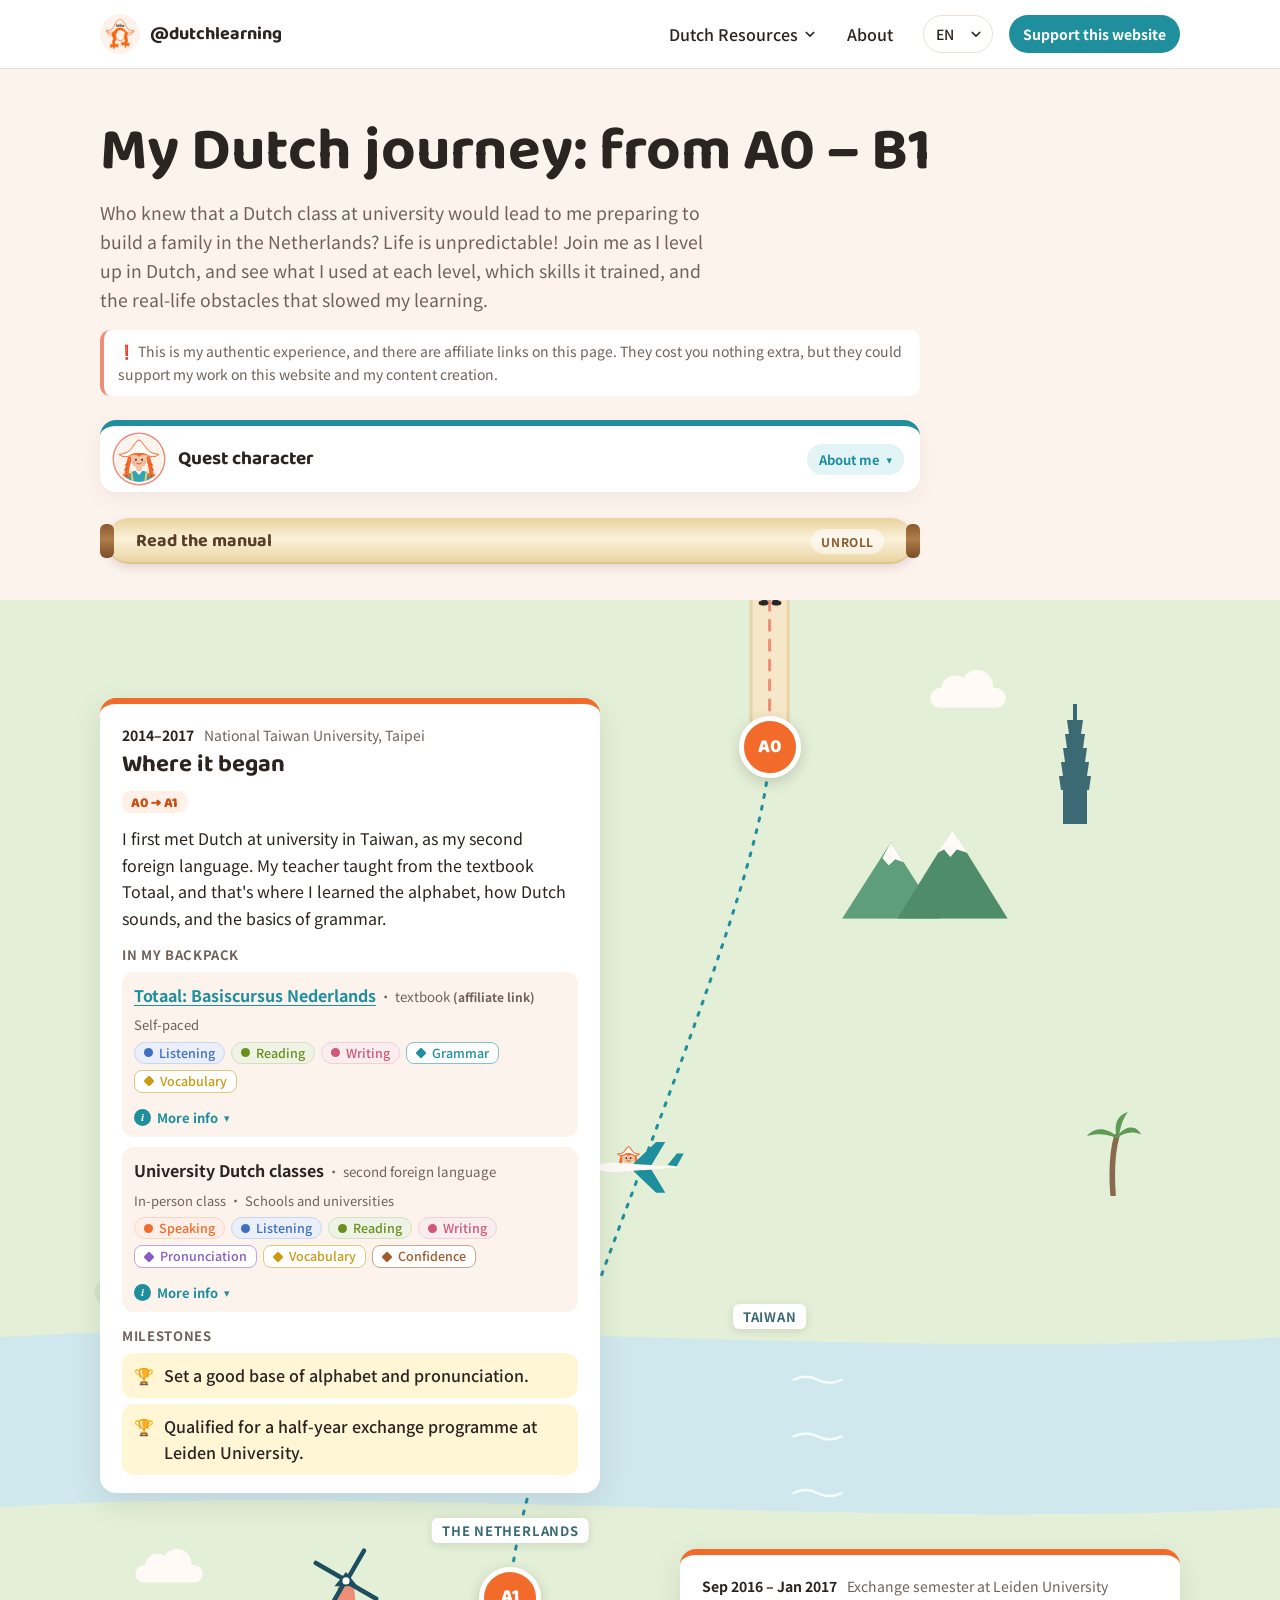
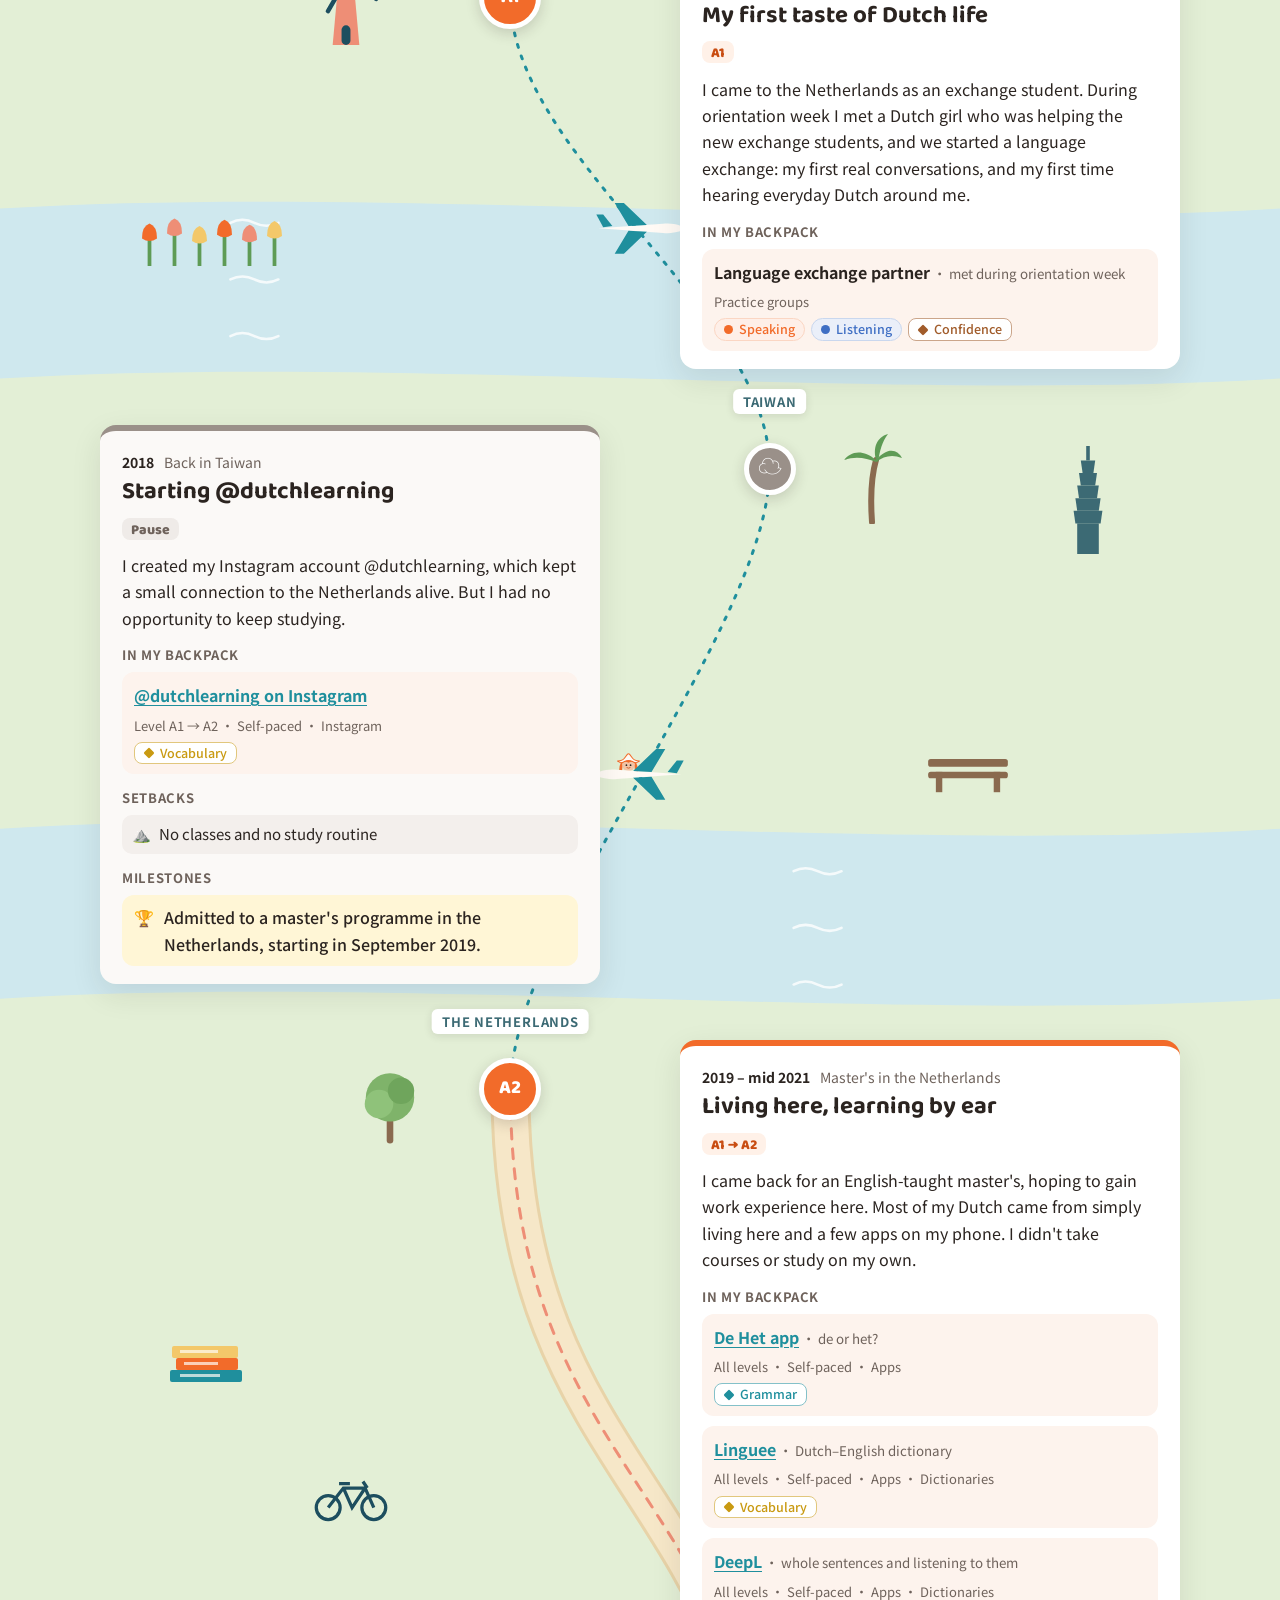
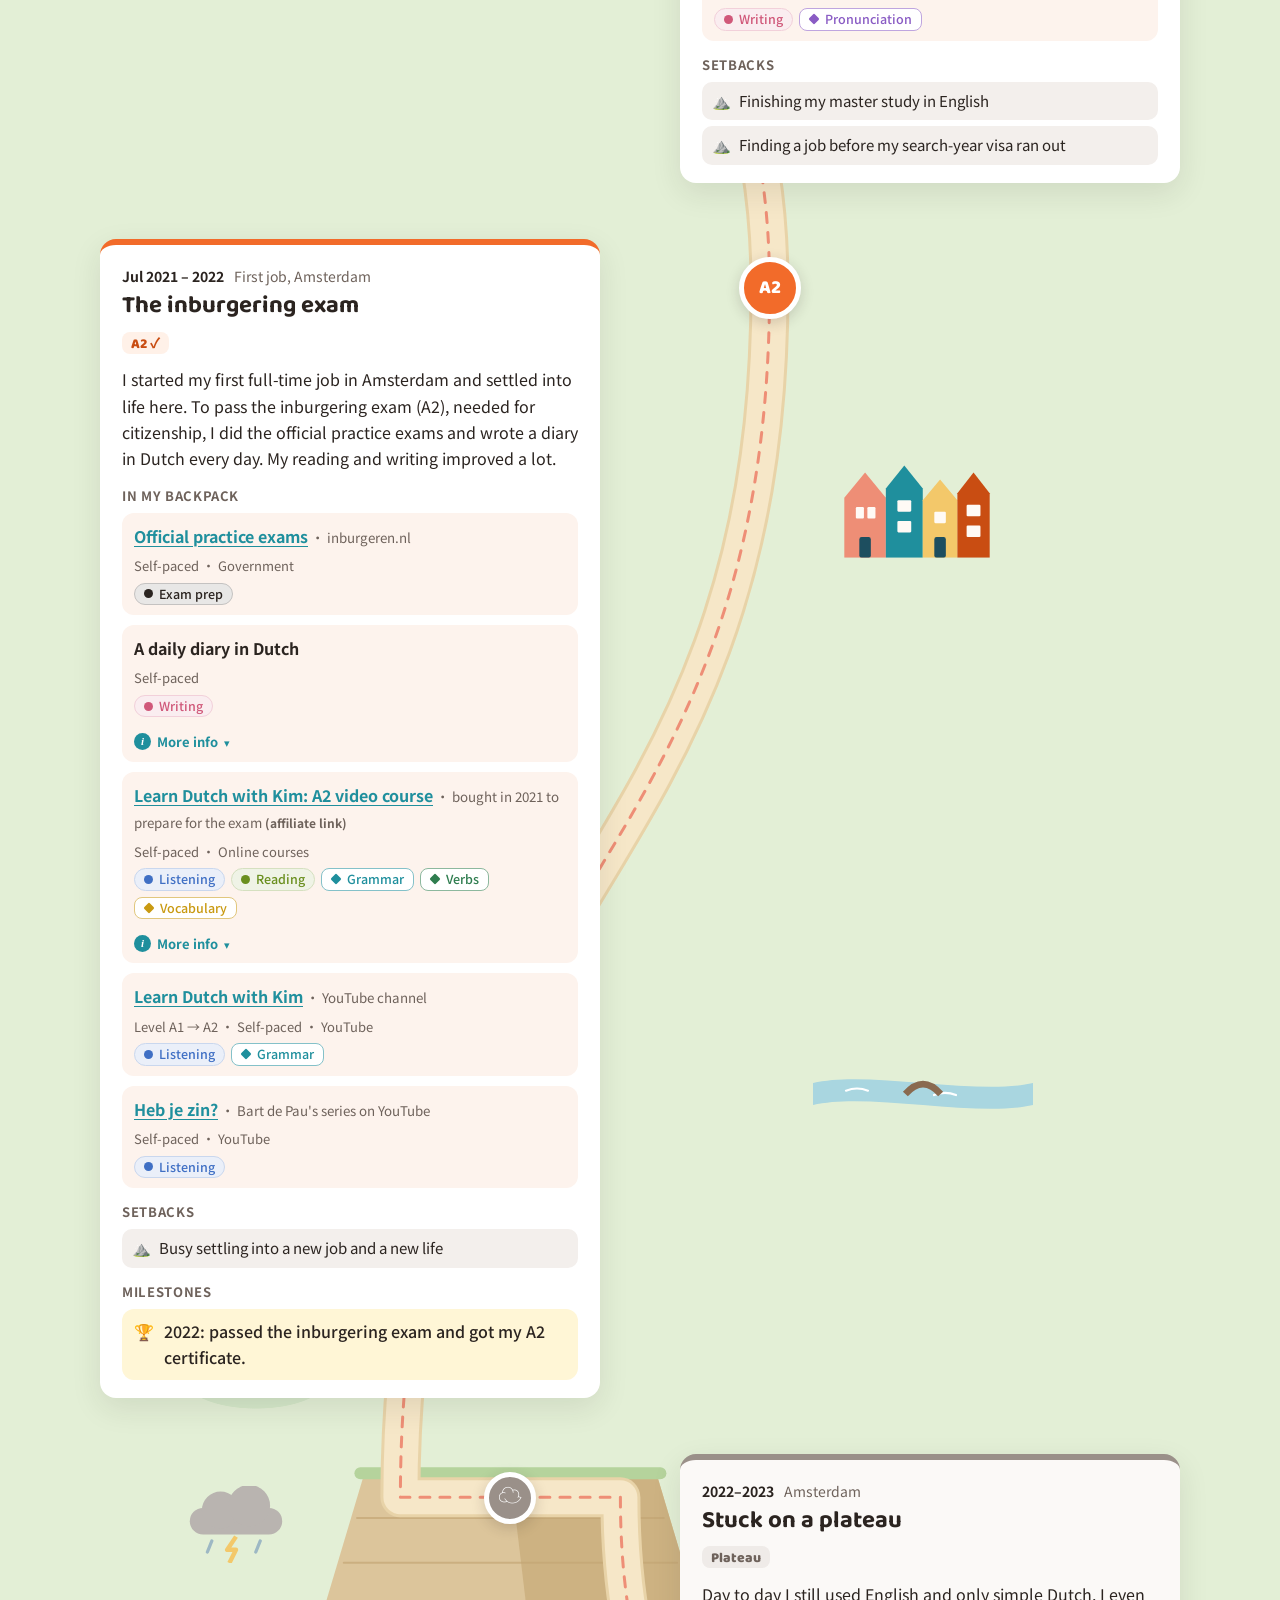
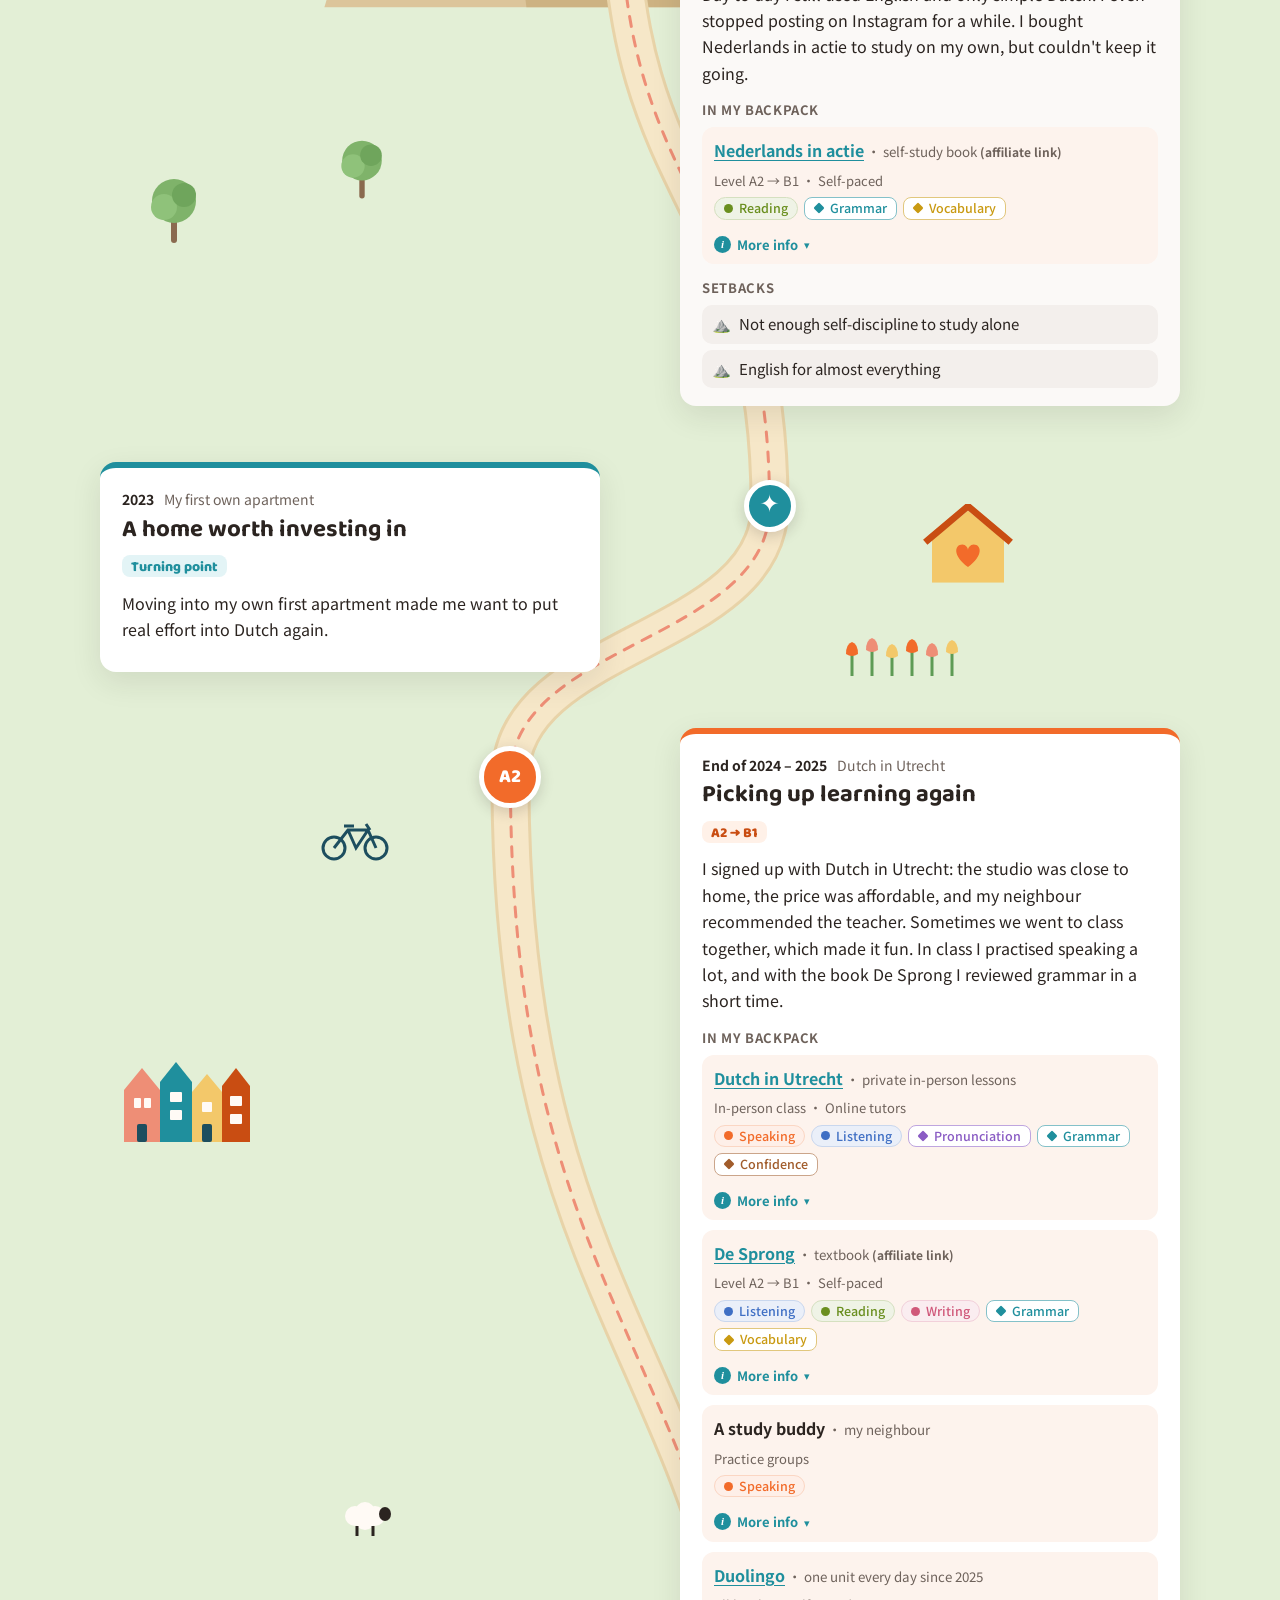
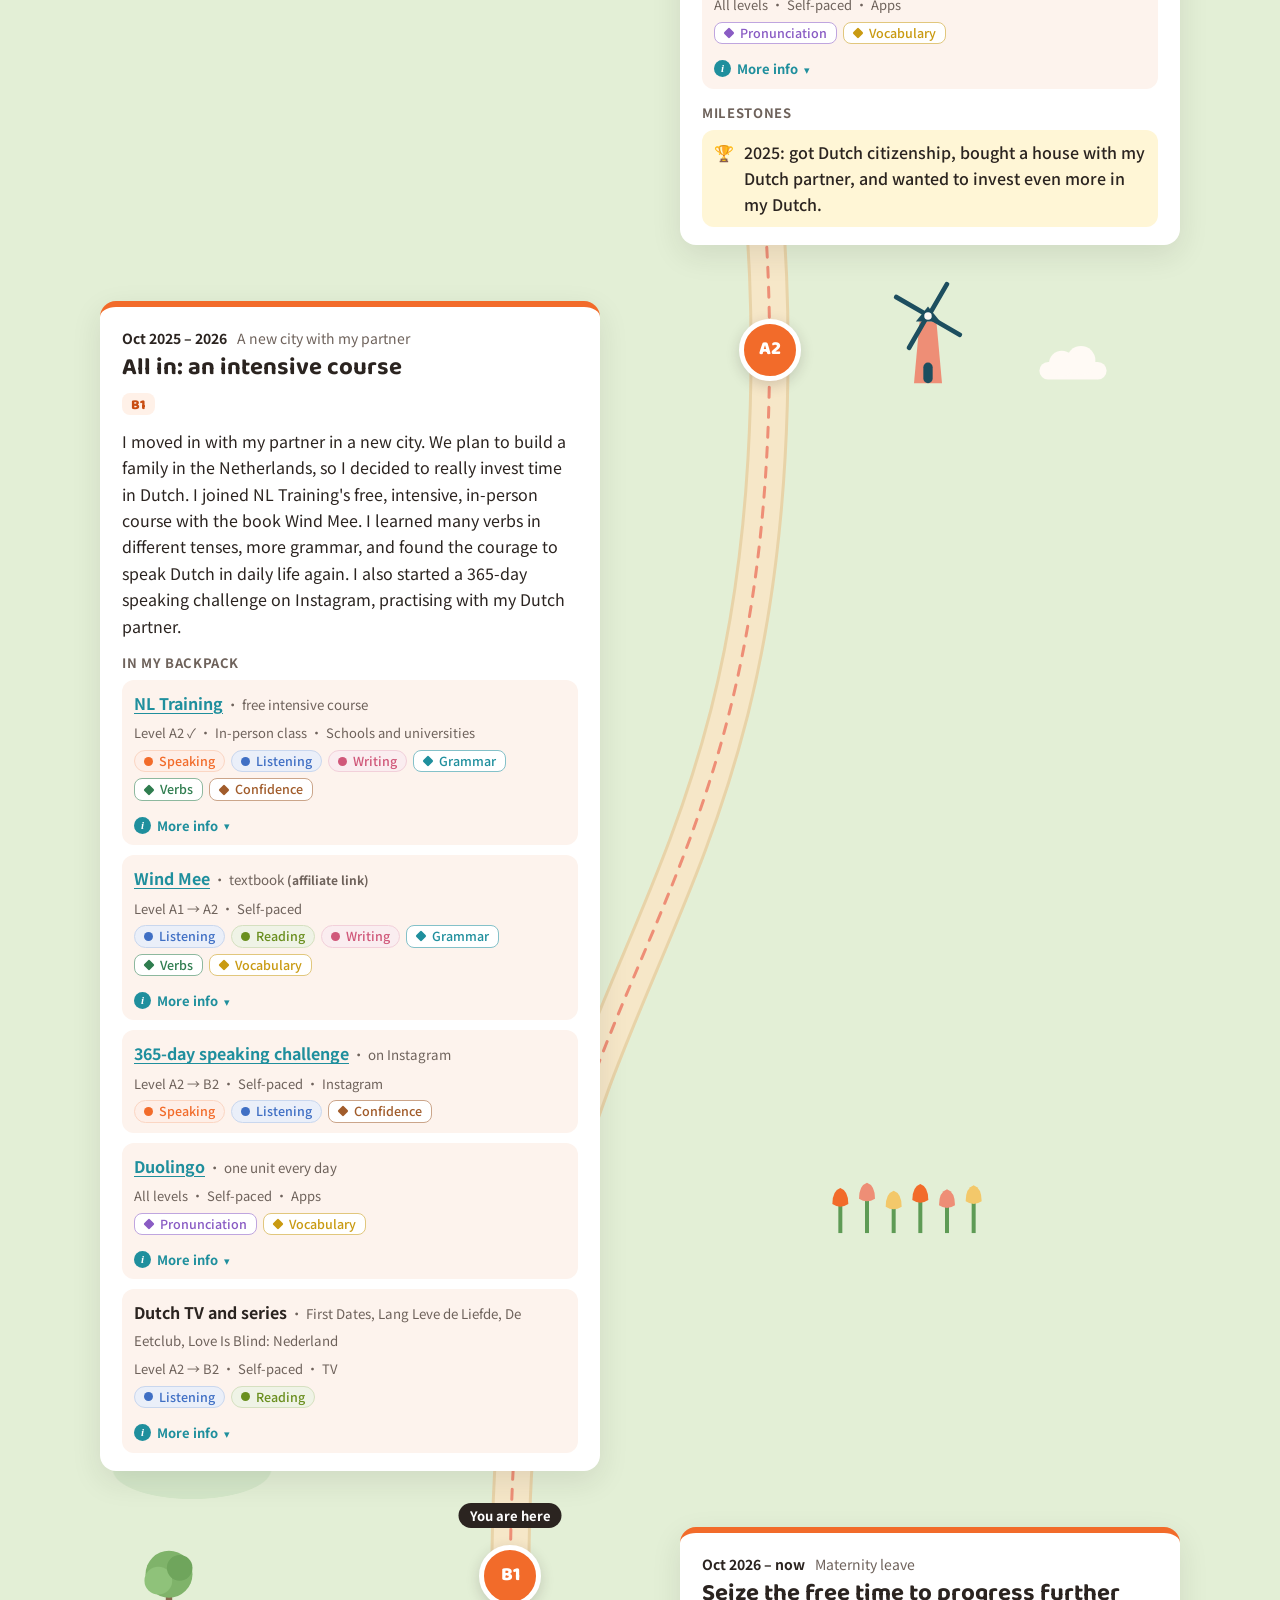
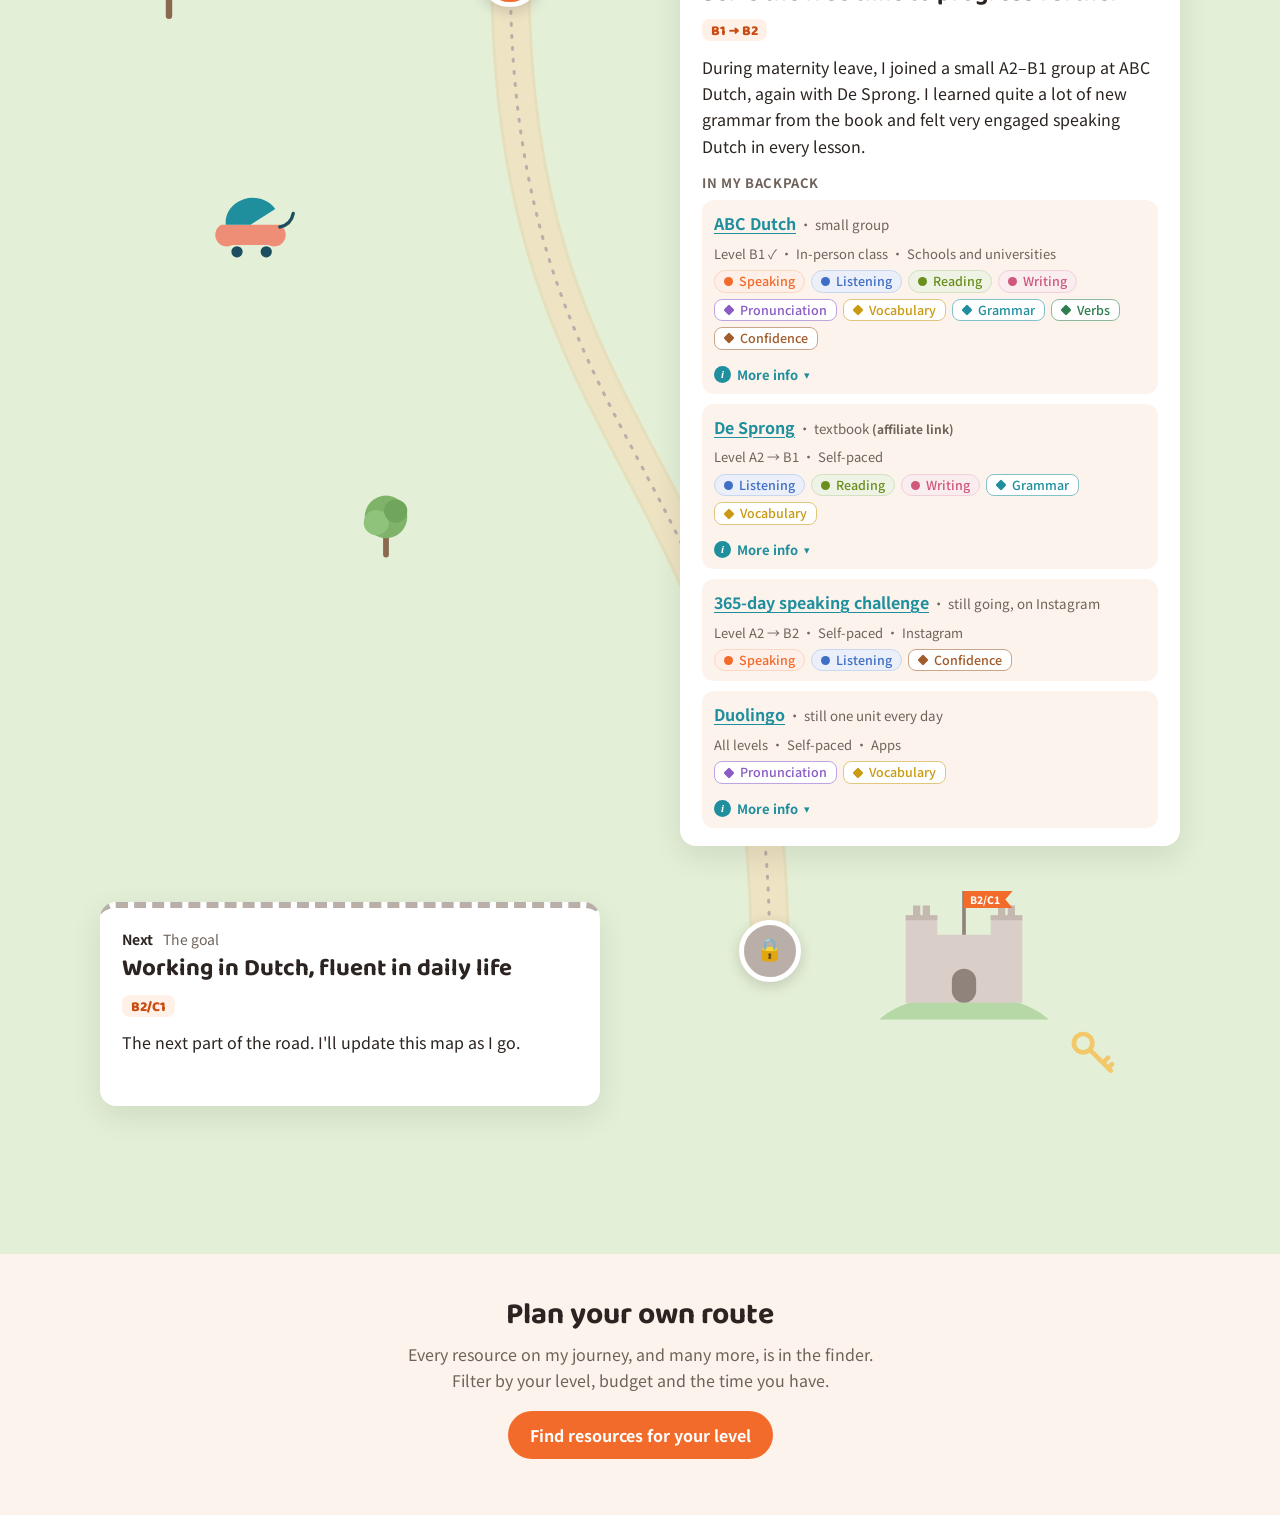
==== commit 154caa8c: "Journey page: Inka flies the plane between countries The plane now follows the dotted flight path wi" ====
--- a/journey/index.html
+++ b/journey/index.html
@@ -273,6 +273,11 @@
     /* The traveller walking along the road */
     .walker { position: absolute; z-index: 1; width: 54px; height: 76px; left: 0; top: 0; transform: translate(-50%, -88%); transition: transform .1s linear, opacity .25s; will-change: left, top; pointer-events: none; }
     .walker svg { width: 100%; height: 100%; }
+    .flyer { position: absolute; z-index: 1; width: 92px; height: 58px; left: 0; top: 0; pointer-events: none; transition: transform .15s linear; }
+    .flyer svg { width: 100%; height: 100%; overflow: visible; }
+    .flyer .pilot { opacity: 0; transition: opacity .25s; }
+    .flyer.active .pilot { opacity: 1; }
+    .flyer.active { z-index: 4; filter: drop-shadow(0 6px 6px rgba(31,143,157,.25)); }
     .walker.flip svg { transform: scaleX(-1); }
     .walker.walking .leg-a { animation: stepA .5s ease-in-out infinite alternate; transform-origin: 25px 47px; }
     .walker.walking .leg-b { animation: stepB .5s ease-in-out infinite alternate; transform-origin: 25px 47px; }
@@ -352,6 +357,7 @@
       .tab { font-size: 12px; padding: 7px 2px; }
       .hud .skills { gap: 5px; }
       .walker { width: 38px; height: 53px; }
+      .flyer { width: 64px; height: 40px; }
       .place-sign { display: none; }
       .brand { font-size: 0; gap: 0; }
       .lang-pick { margin-left: auto; padding: 7px 24px 7px 10px; font-size: 13px; background-position: right 8px center; }
@@ -370,10 +376,8 @@
       .persona-facts { grid-template-columns: 1fr; }
       .avatar { width: 64px; height: 64px; }
       .persona-head { gap: 12px; }
-      .persona-toggle { width: 32px; height: 32px; padding: 0; justify-content: center; }
+      .persona-toggle { padding: 5px 10px; font-size: 12.5px; }
       .persona[open] .persona-toggle { align-self: flex-start; }
-      .persona-toggle .closed-text, .persona-toggle .open-text { position: absolute; width: 1px; height: 1px; overflow: hidden; clip: rect(0 0 0 0); }
-      .persona-toggle::after { font-size: 13px; }
       .persona h2 { font-size: 26px; }
       .map-key summary { padding: 0 22px; }
       .roll-label { font-size: 16px; }
@@ -509,6 +513,20 @@
     </div>
   </section>
 
+  <template id="flyerArt">
+    <svg viewBox="0 0 80 50">
+      <g class="pilot">
+        <path d="M45 15 C43.5 18 43 21 43 24 M55 15 C56.5 18 57 21 57 24" stroke="#f26b2a" stroke-width="2.6" fill="none" stroke-linecap="round"/>
+        <circle cx="50" cy="17.5" r="5.6" fill="#f2c4a6"/>
+        <path d="M45 15.5 C46.5 12.5 53.5 12.5 55 15.5 C53 14.6 51.5 14.8 50 16 C48.5 14.8 47 14.6 45 15.5 Z" fill="#f26b2a"/>
+        <path d="M40.5 14.5 C43.5 14.3 45.5 13.4 46.6 11.8 L49 8.6 C49.5 8 50.5 8 51 8.6 L53.4 11.8 C54.5 13.4 56.5 14.3 59.5 14.5 C57 16.3 54.6 16 53.4 14.8 C51.3 13.8 48.7 13.8 46.6 14.8 C45.4 16 43 16.3 40.5 14.5 Z" fill="#fffaf5" stroke="#f26b2a" stroke-width=".9" stroke-linejoin="round"/>
+        <circle cx="48.2" cy="18" r=".75" fill="#2b2420"/><circle cx="51.8" cy="18" r=".75" fill="#2b2420"/>
+        <path d="M48.6 20.2 Q50 21.2 51.4 20.2" stroke="#c94d12" stroke-width=".7" fill="none" stroke-linecap="round"/>
+      </g>
+      <use href="#plane"/>
+    </svg>
+  </template>
+
   <main class="quest" id="quest" data-t-aria="quest.aria" aria-label="My Dutch learning journey">
     <svg class="trail" id="trail" aria-hidden="true"></svg>
     <div class="wrap">
@@ -562,7 +580,7 @@
     </div>
   </section>
 
-  <script src="../journey/text.js?v=a1ab9becfb"></script>
+  <script src="../journey/text.js?v=3058f4f704"></script>
   <script src="../journey/data.js?v=bc4159764d"></script>
   <script>
   // Header menus: the Resources dropdown and, on phones, the menu button.
@@ -725,7 +743,7 @@
     var trail = document.getElementById("trail");
     var walker = document.getElementById("walker");
     var NS = "http://www.w3.org/2000/svg";
-    var points = [], seas = [], walkedPath = null, currentIndex = STOPS.findIndex(function (s) { return s.current; });
+    var points = [], seas = [], flights = [], walkedPath = null, currentIndex = STOPS.findIndex(function (s) { return s.current; });
 
     function svgEl(tag, attrs) { var n = document.createElementNS(NS, tag); Object.keys(attrs).forEach(function (k) { n.setAttribute(k, attrs[k]); }); return n; }
     function curve(pts) {
@@ -751,13 +769,16 @@
 
       var COUNTRY = { TW: T("country.TW"), NL: T("country.NL") };
       function countryOf(i) { return STOPS[i].country || "NL"; }
-      document.querySelectorAll(".place-sign").forEach(function (n) { n.remove(); });
+      document.querySelectorAll(".place-sign, .flyer").forEach(function (n) { n.remove(); });
+      flights = [];
 
       // A sea wherever the road moves between countries, crossed by plane.
       seas = [];
       for (var i = 0; i < points.length - 1; i++) {
         if (countryOf(i) === countryOf(i + 1)) continue;
-        var seaTop = points[i].y + (narrow ? 150 : 170), seaBottom = points[i + 1].y - (narrow ? 70 : 90);
+        // A short band just before landing, so the departure stop keeps its own land around it.
+        var seaBottom = points[i + 1].y - (narrow ? 70 : 90);
+        var seaTop = Math.max(points[i].y + (narrow ? 150 : 170), seaBottom - (narrow ? 130 : 170));
         if (seaBottom - seaTop < 80) { var midY = (points[i].y + points[i + 1].y) / 2; seaTop = midY - 50; seaBottom = midY + 50; }
         trail.appendChild(svgEl("path", { d: "M0 " + seaTop + " C" + w * .3 + " " + (seaTop - 24) + " " + w * .7 + " " + (seaTop + 24) + " " + w + " " + seaTop + " V" + seaBottom + " C" + w * .7 + " " + (seaBottom + 24) + " " + w * .3 + " " + (seaBottom - 24) + " 0 " + seaBottom + " Z", fill: "#cfe8ee" }));
         for (var k = 0; k < 6; k++) {
@@ -818,13 +839,14 @@
         }
         if (b0 > cur) road(curve(roadPoints(Math.max(a0, cur), b0)), true);
         if (j < points.length) {
-          // The flight to the next country: a dotted arc with a plane facing the way it flies.
+          // The flight to the next country: a dotted arc, and a plane that waits halfway until Inka flies it.
           var flight = svgEl("path", { d: flightD(b0), stroke: "#1f8f9d", "stroke-width": 3, "stroke-dasharray": "3 9", fill: "none", "stroke-linecap": "round" });
           trail.appendChild(flight);
           var mid = flight.getPointAtLength(flight.getTotalLength() / 2);
-          var plane = svgEl("use", { href: "#plane", x: mid.x - 28, y: mid.y - 18, width: 56, height: 35 });
-          if (points[j].x < points[b0].x) plane.setAttribute("transform", "translate(" + 2 * mid.x + " 0) scale(-1 1)");
-          trail.appendChild(plane);
+          var flyer = el("div", { class: "flyer", "aria-hidden": "true" });
+          flyer.innerHTML = document.getElementById("flyerArt").innerHTML;
+          quest.appendChild(flyer);
+          flights.push({ from: b0, to: j, path: flight, mid: mid, dir: points[j].x < points[b0].x ? -1 : 1, el: flyer });
           if (b0 < cur) walkD += " " + flightD(b0);
         }
         runStart = j;
@@ -849,8 +871,29 @@
       var end = walkedPath.getPointAtLength(total);
       var len = target >= end.y ? total : Math.max(0, pointAtY(walkedPath, target));
       var p = walkedPath.getPointAtLength(len), ahead = walkedPath.getPointAtLength(Math.min(total, len + 4));
-      walker.style.left = p.x + "px"; walker.style.top = p.y + "px";
-      walker.style.opacity = seas.some(function (sea) { return p.y > sea.top - 10 && p.y < sea.bottom + 10; }) ? 0 : 1;
+      // Between two countries: Inka waits at the stop for a moment, flies the plane along the
+      // dotted route (tilting with it), and lands at the next stop before walking on.
+      var flying = null, pos = p;
+      flights.forEach(function (f) {
+        var A = points[f.from], B = points[f.to], pad = Math.min(160, (B.y - A.y) * 0.22), on = false, at = f.mid, tilt = 0;
+        if (len < total && p.y > A.y && p.y < B.y) {
+          if (p.y < A.y + pad) pos = A;
+          else if (p.y > B.y - pad) pos = B;
+          else {
+            on = true; flying = f;
+            var y = A.y + (p.y - A.y - pad) / (B.y - A.y - 2 * pad) * (B.y - A.y);
+            var fl = pointAtY(f.path, y);
+            at = f.path.getPointAtLength(fl);
+            var nx = f.path.getPointAtLength(Math.min(f.path.getTotalLength(), fl + 6));
+            tilt = Math.max(-28, Math.min(28, Math.atan2(nx.y - at.y, Math.abs(nx.x - at.x) + .001) * 180 / Math.PI));
+          }
+        }
+        f.el.classList.toggle("active", on);
+        f.el.style.left = at.x + "px"; f.el.style.top = at.y + "px";
+        f.el.style.transform = "translate(-50%, -60%) scaleX(" + f.dir + ") rotate(" + tilt + "deg)";
+      });
+      walker.style.left = pos.x + "px"; walker.style.top = pos.y + "px";
+      walker.style.opacity = flying ? 0 : 1;
       walker.classList.toggle("flip", ahead.x < p.x - .3);
       if (Math.abs(len - lastY) > 1 && len < total) {
         walker.classList.add("walking");
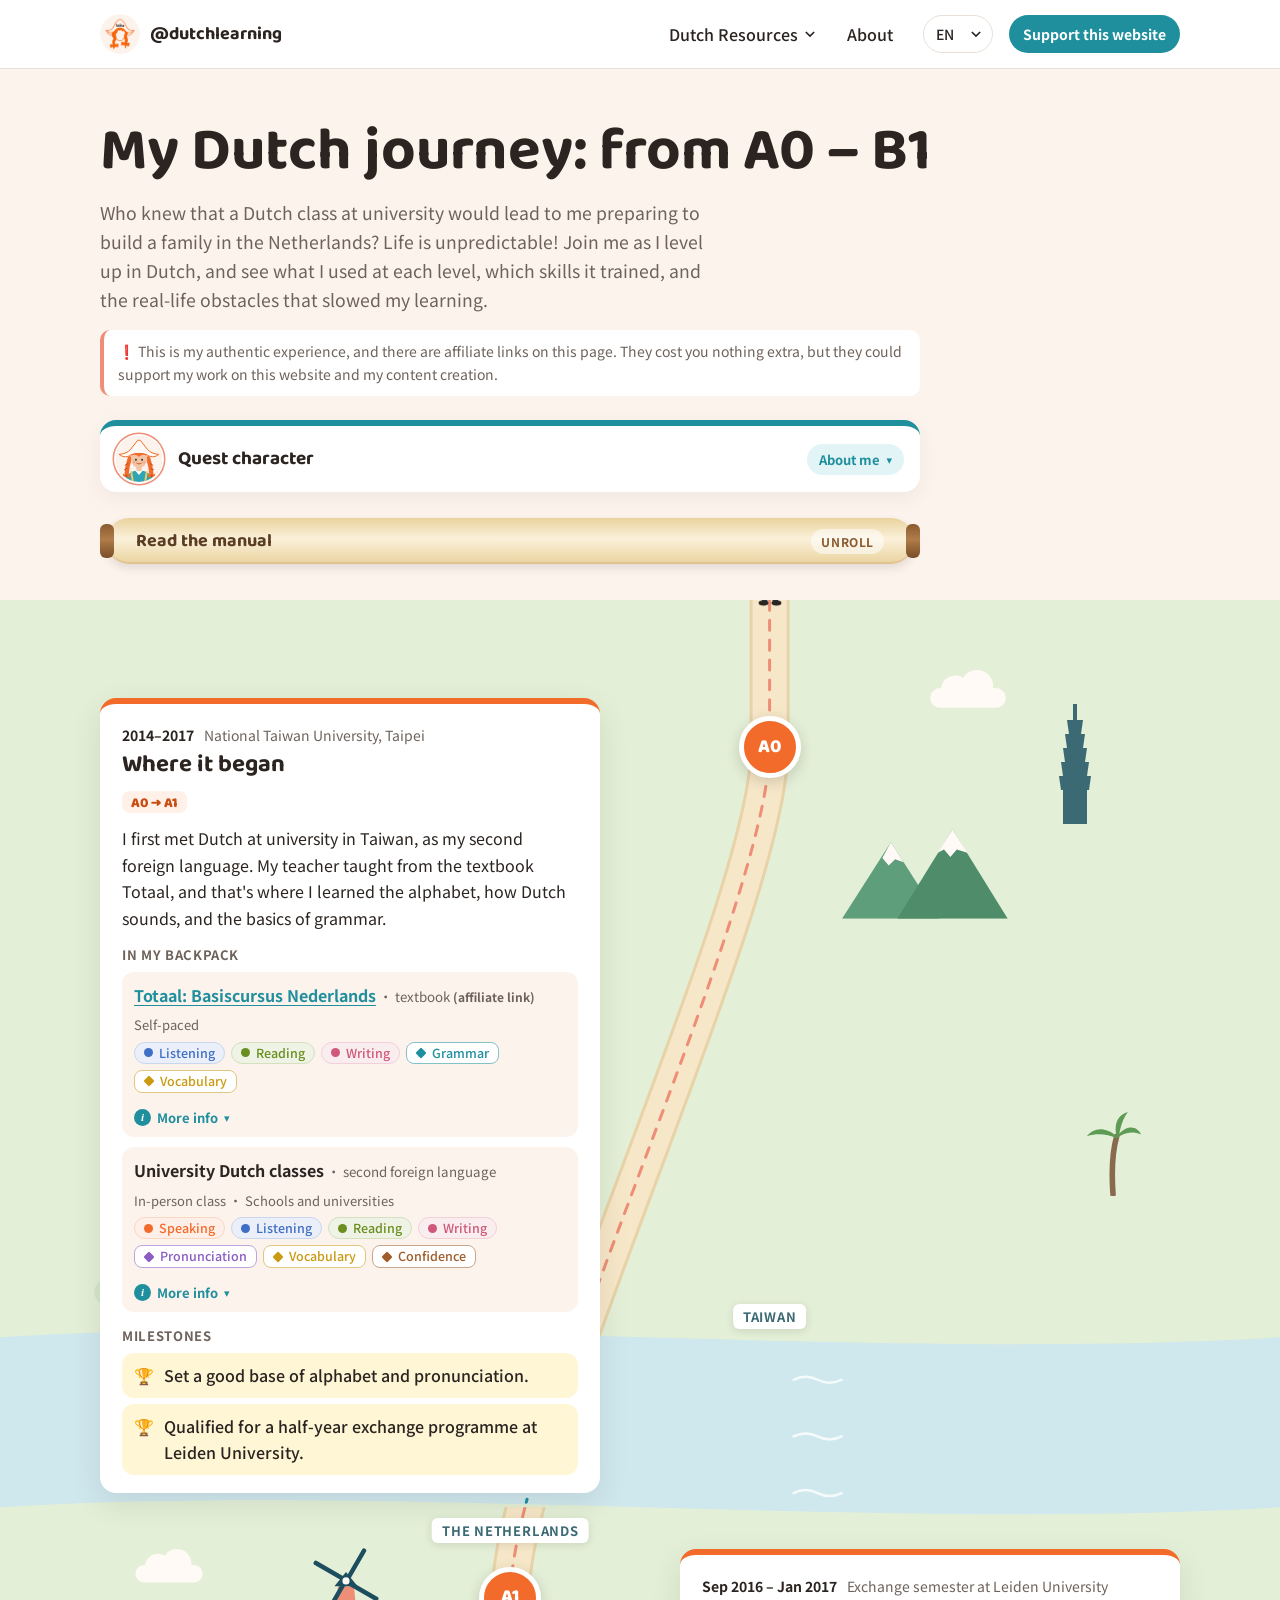
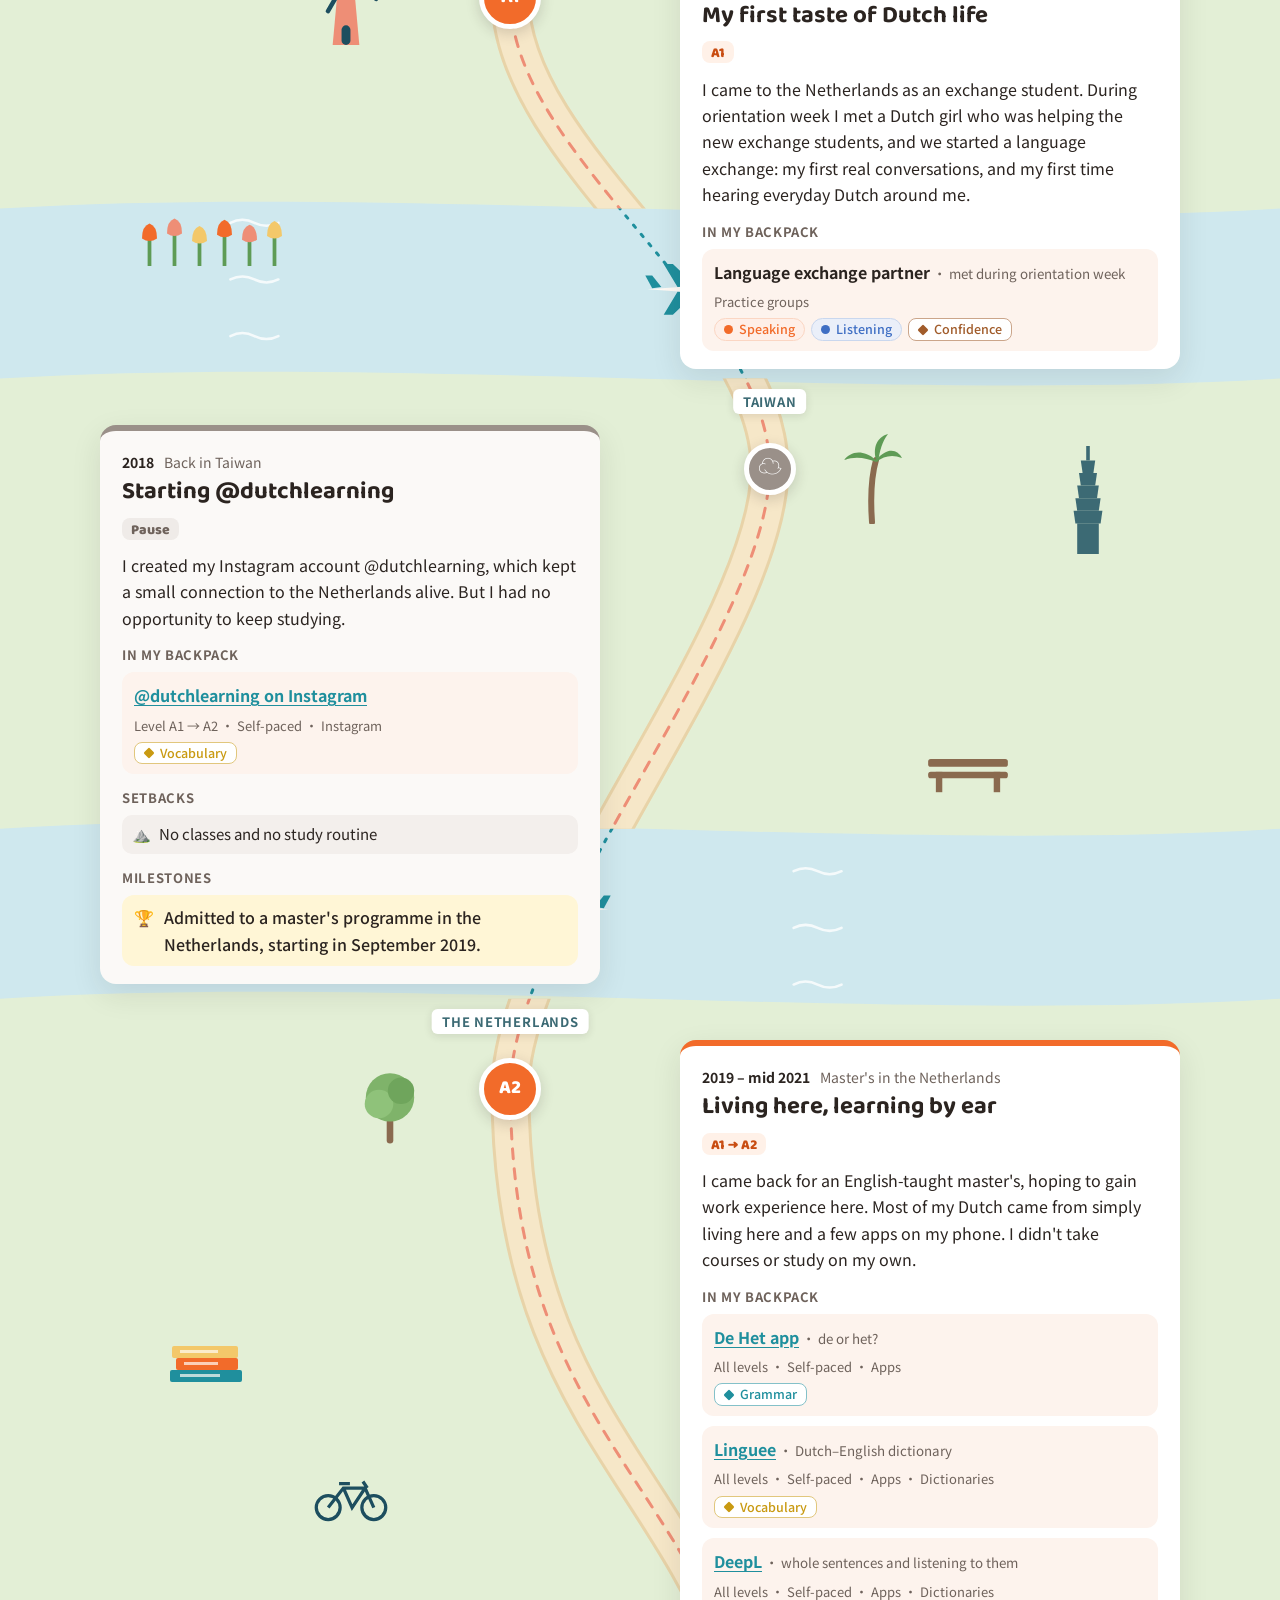
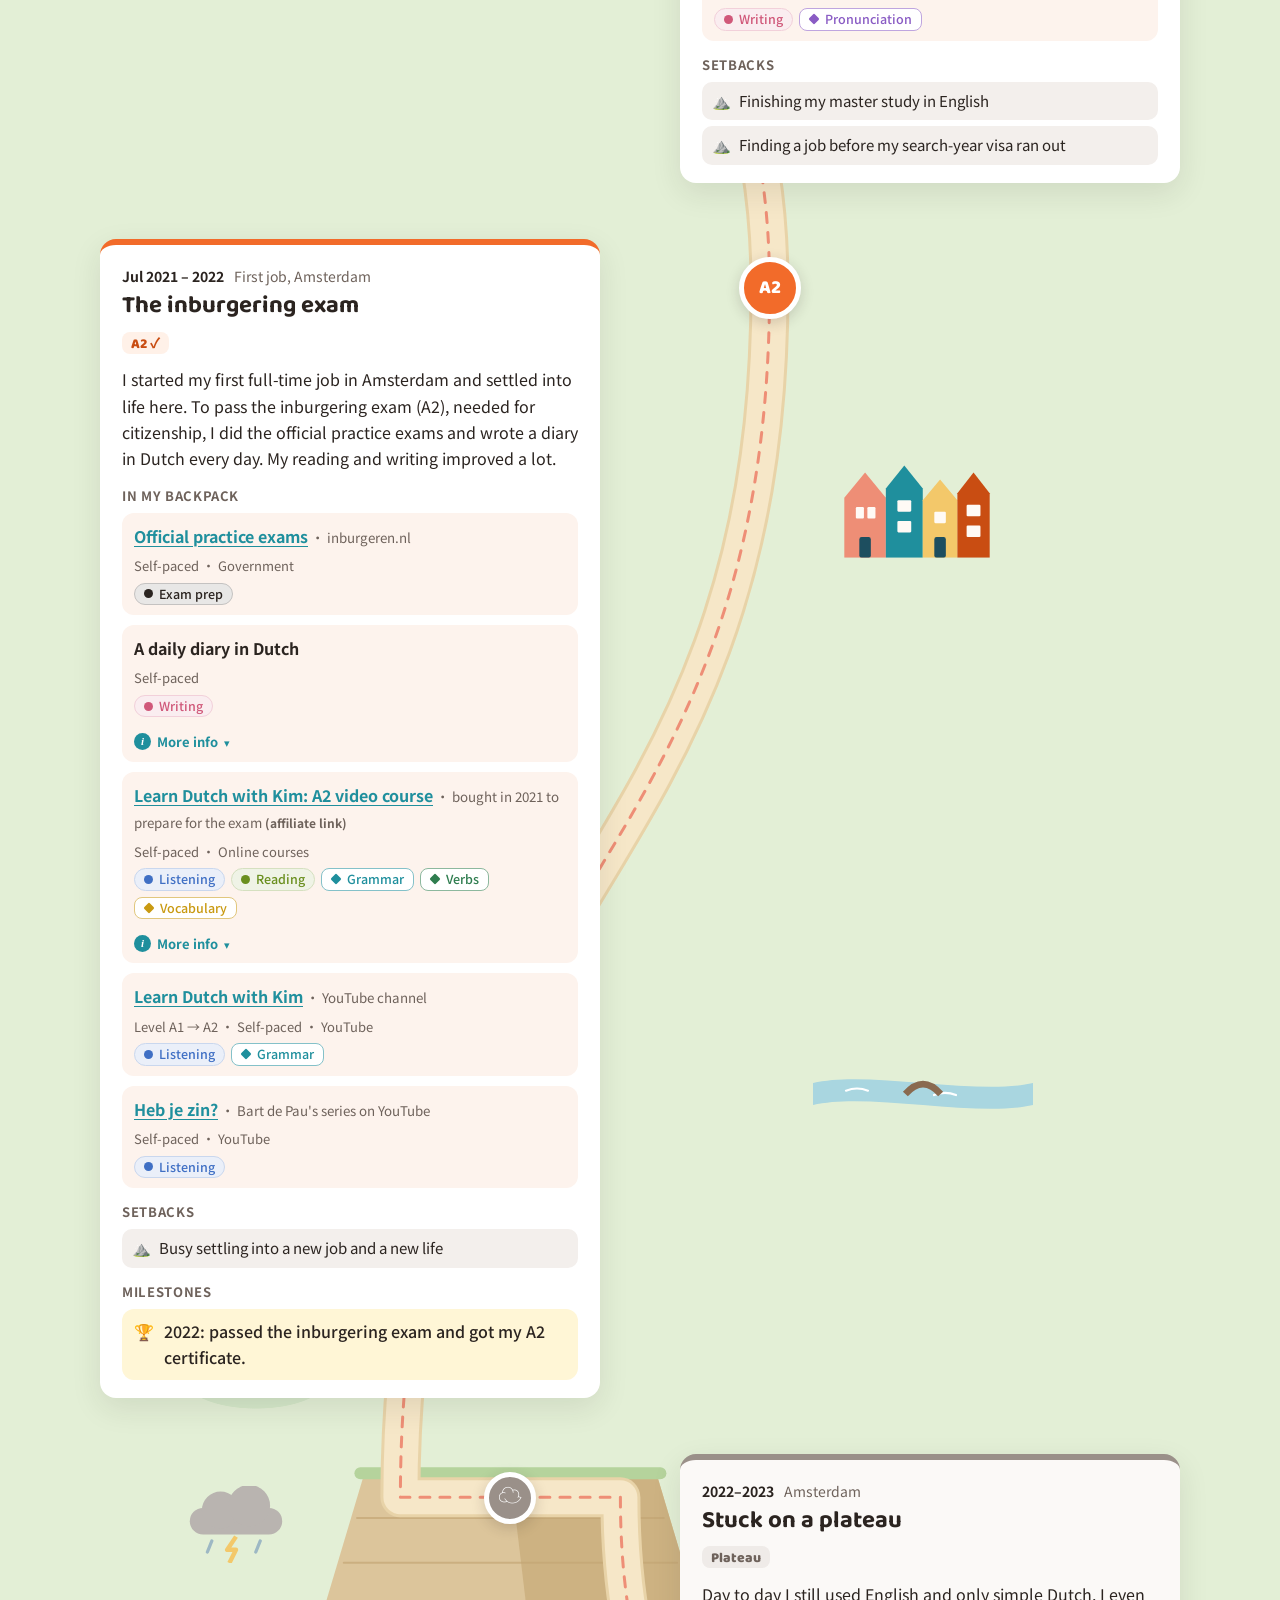
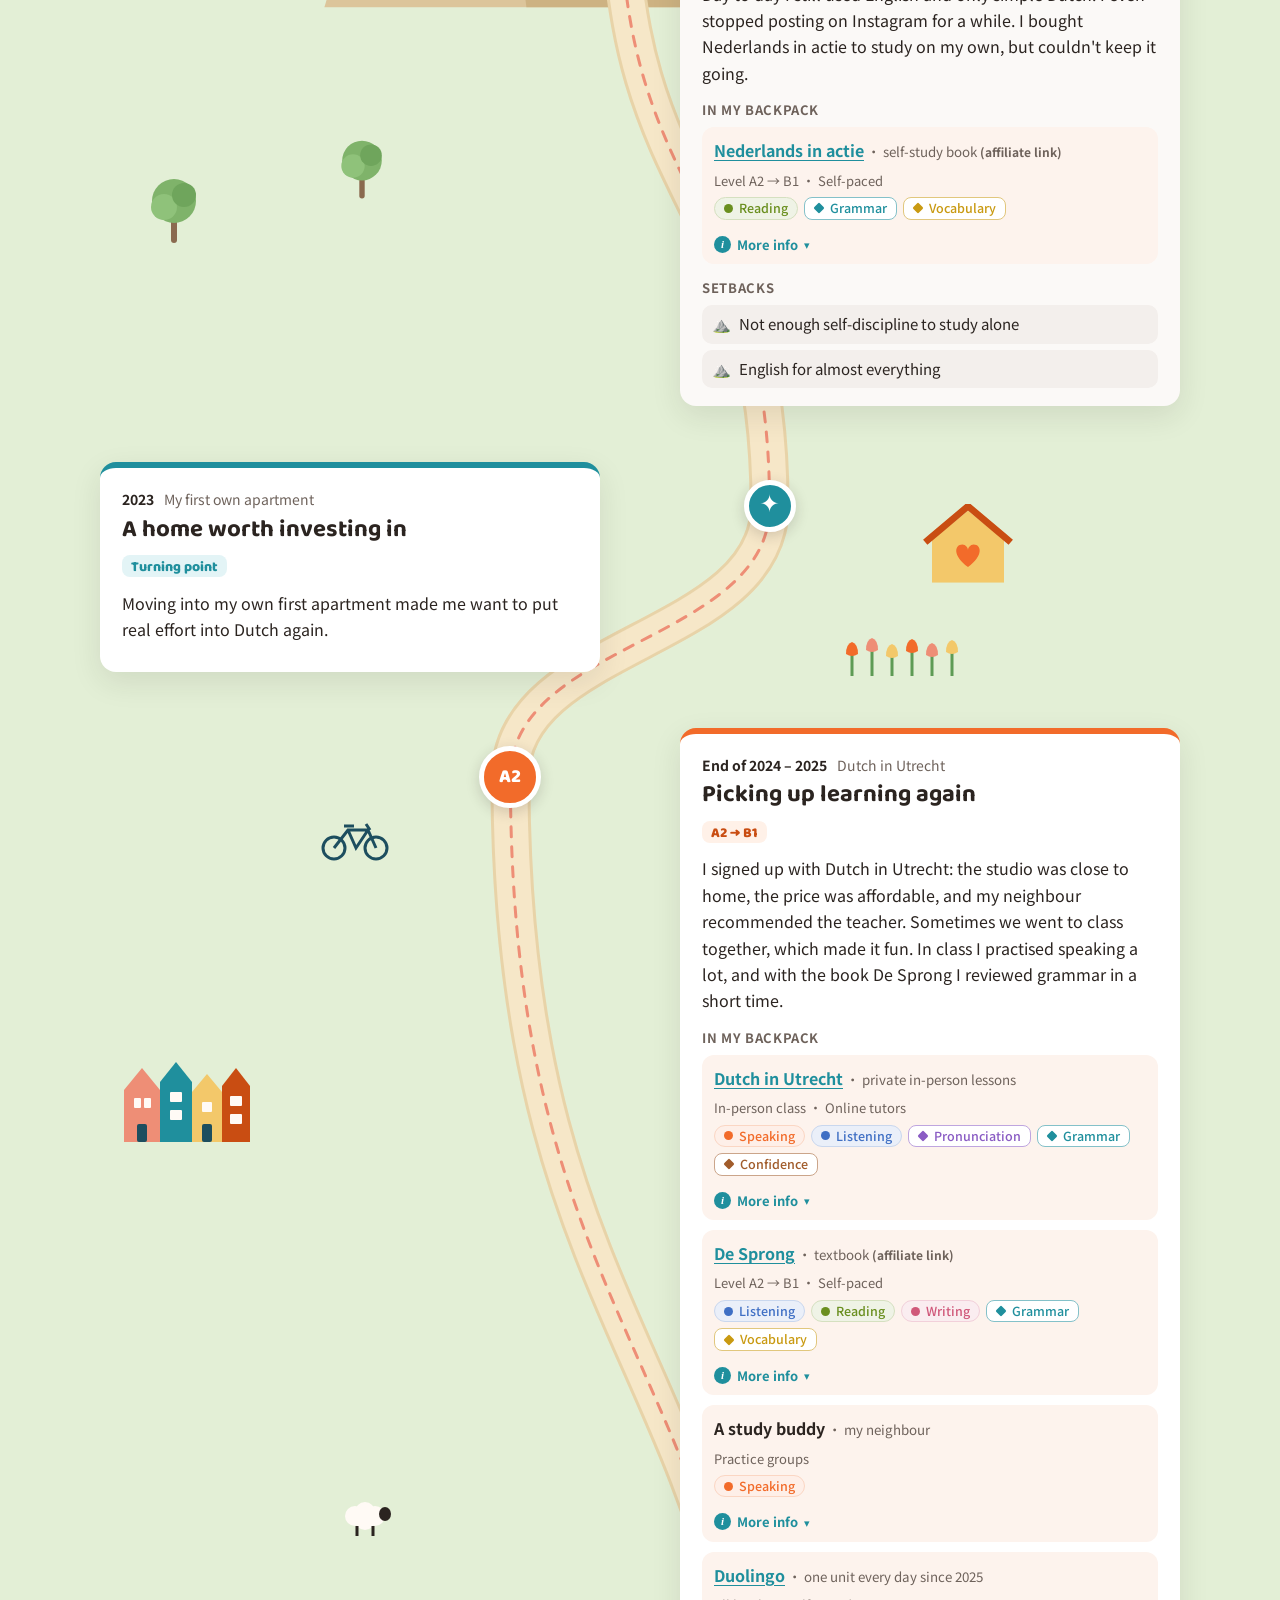
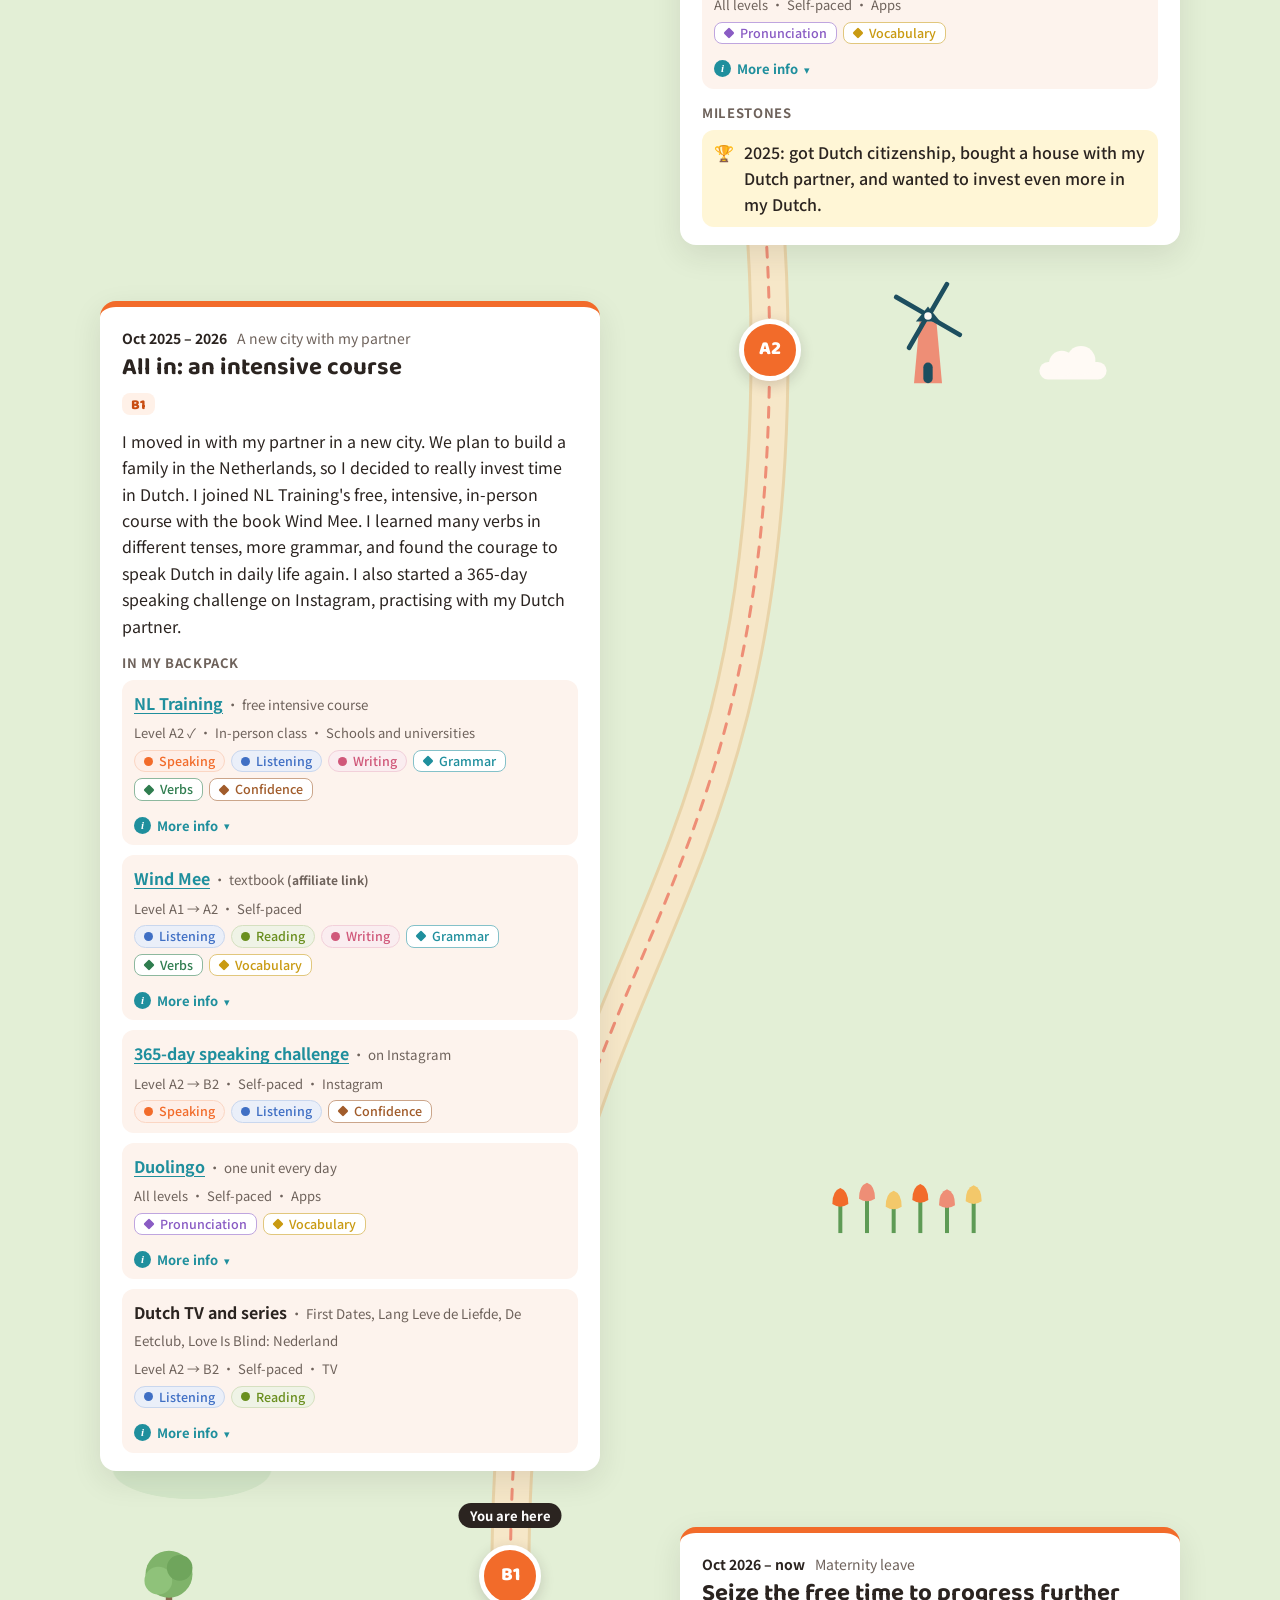
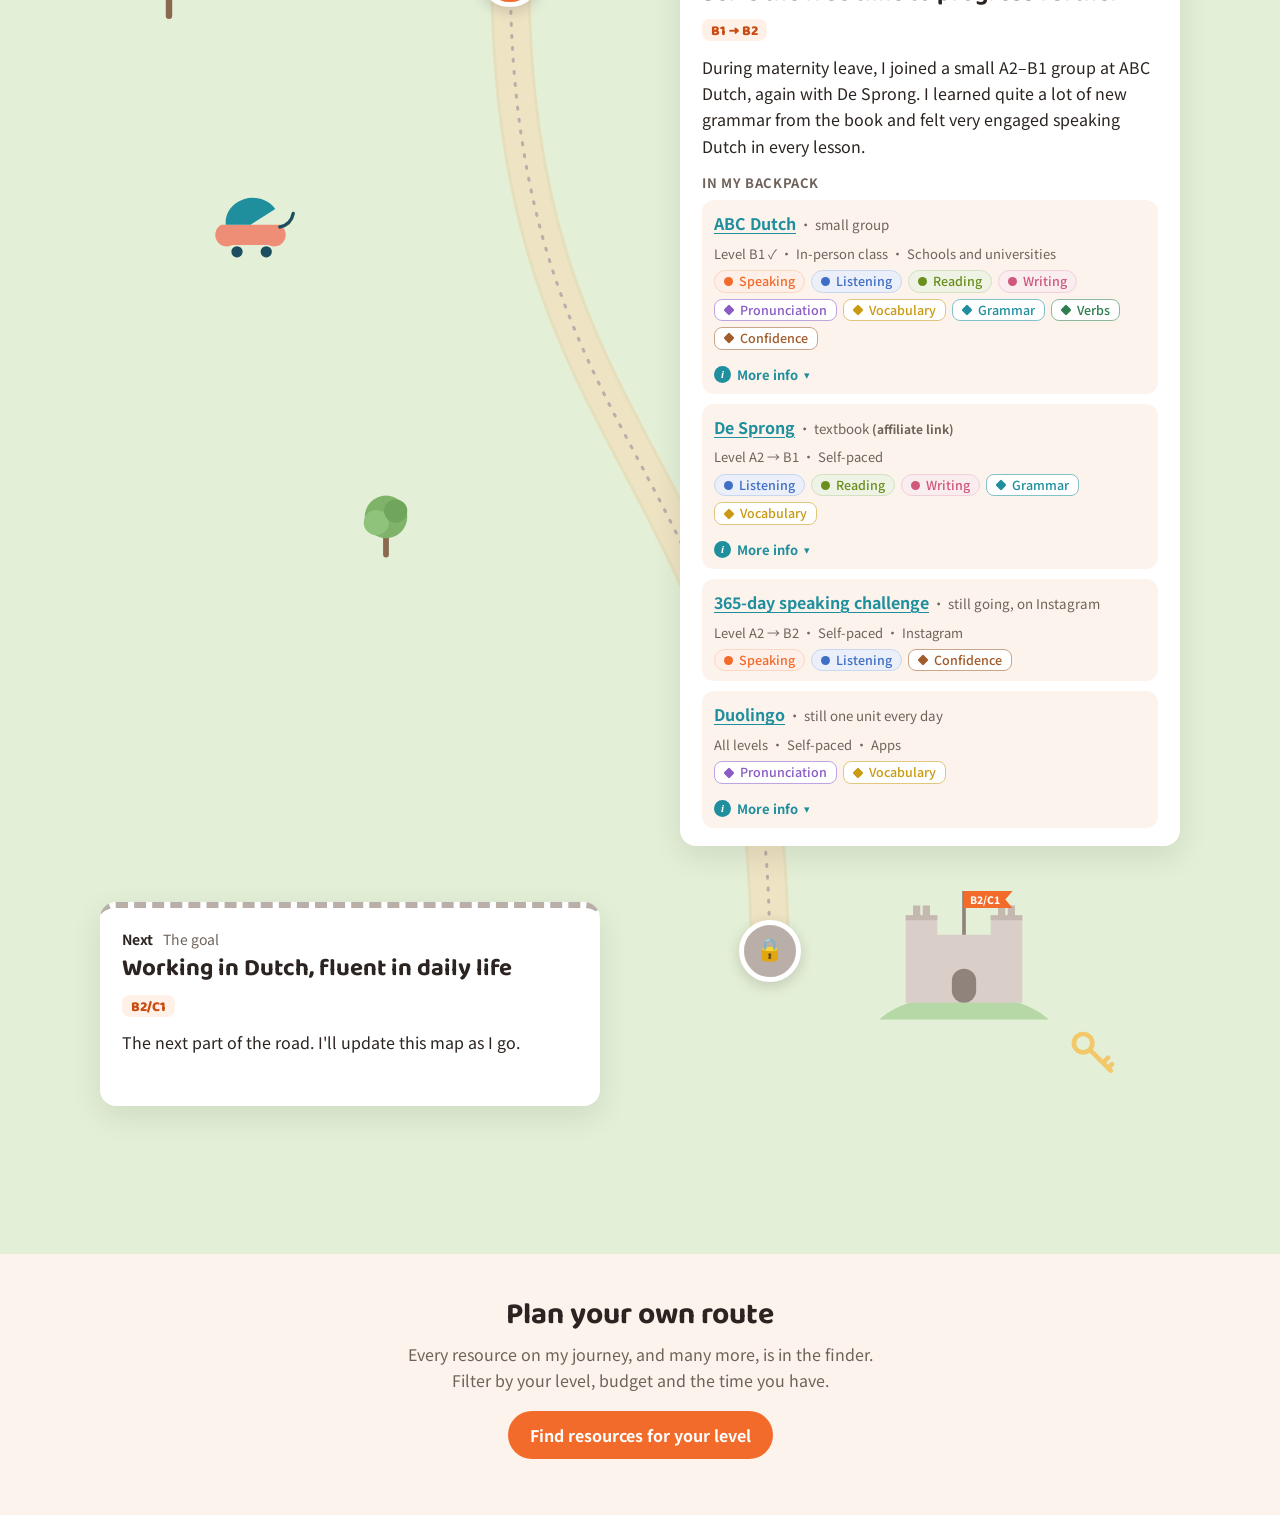
==== commit 14b21df5: "Journey page: walk to the coast, fly only over the sea Between countries the route is now a road on " ====
--- a/journey/index.html
+++ b/journey/index.html
@@ -795,10 +795,18 @@
         return "M" + p.x + " " + p.y + " C" + p.x + " " + (p.y + 160) + " " + q.x + " " + (q.y - 160) + " " + q.x + " " + q.y;
       }
 
-      function road(d, future) {
-        trail.appendChild(svgEl("path", { d: d, stroke: "#e8d3a8", "stroke-width": roadW + 6, fill: "none", "stroke-linecap": "round", "stroke-linejoin": "round", opacity: future ? .55 : 1 }));
-        trail.appendChild(svgEl("path", { d: d, stroke: "#f6e7c8", "stroke-width": roadW, fill: "none", "stroke-linecap": "round", "stroke-linejoin": "round", opacity: future ? .6 : 1 }));
-        trail.appendChild(svgEl("path", { d: d, stroke: future ? "#b9afa8" : "#ee8e76", "stroke-width": 3, "stroke-dasharray": future ? "2 10" : "10 10", fill: "none", "stroke-linecap": "round", "stroke-linejoin": "round" }));
+      function road(d, future, clip) {
+        var extra = clip ? { "clip-path": "url(#" + clip + ")" } : {};
+        function layer(attrs) { trail.appendChild(svgEl("path", Object.assign({ d: d, fill: "none", "stroke-linecap": "round", "stroke-linejoin": "round" }, attrs, extra))); }
+        layer({ stroke: "#e8d3a8", "stroke-width": roadW + 6, opacity: future ? .55 : 1 });
+        layer({ stroke: "#f6e7c8", "stroke-width": roadW, opacity: future ? .6 : 1 });
+        layer({ stroke: future ? "#b9afa8" : "#ee8e76", "stroke-width": 3, "stroke-dasharray": future ? "2 10" : "10 10" });
+      }
+      // Clip regions for a crossing: the land on either side of the sea, and the sea itself.
+      function clipRects(id, rects) {
+        var cp = svgEl("clipPath", { id: id });
+        rects.forEach(function (r) { cp.appendChild(svgEl("rect", { x: 0, y: r[0], width: w, height: Math.max(0, r[1] - r[0]) })); });
+        trail.appendChild(cp);
       }
       // A plateau stop sits on a flat-topped hill: the road climbs onto it, runs level past the marker, then goes down.
       var flat = narrow ? 0 : 110;
@@ -839,14 +847,19 @@
         }
         if (b0 > cur) road(curve(roadPoints(Math.max(a0, cur), b0)), true);
         if (j < points.length) {
-          // The flight to the next country: a dotted arc, and a plane that waits halfway until Inka flies it.
-          var flight = svgEl("path", { d: flightD(b0), stroke: "#1f8f9d", "stroke-width": 3, "stroke-dasharray": "3 9", fill: "none", "stroke-linecap": "round" });
+          // To the next country: a road to the coast, a dotted flight across the sea, a road from the far shore.
+          var sea = seas.filter(function (x) { return x.from === b0; })[0];
+          clipRects("land" + b0, [[0, sea.top], [sea.bottom, h]]);
+          clipRects("sea" + b0, [[sea.top, sea.bottom]]);
+          road(flightD(b0), b0 >= cur, "land" + b0);
+          var flight = svgEl("path", { d: flightD(b0), stroke: "#1f8f9d", "stroke-width": 3, "stroke-dasharray": "3 9", fill: "none", "stroke-linecap": "round", "clip-path": "url(#sea" + b0 + ")" });
           trail.appendChild(flight);
-          var mid = flight.getPointAtLength(flight.getTotalLength() / 2);
+          // Until Inka reaches the sea, her plane waits in the middle of it.
+          var mid = flight.getPointAtLength(pointAtY(flight, (sea.top + sea.bottom) / 2));
           var flyer = el("div", { class: "flyer", "aria-hidden": "true" });
           flyer.innerHTML = document.getElementById("flyerArt").innerHTML;
           quest.appendChild(flyer);
-          flights.push({ from: b0, to: j, path: flight, mid: mid, dir: points[j].x < points[b0].x ? -1 : 1, el: flyer });
+          flights.push({ from: b0, to: j, top: sea.top, bottom: sea.bottom, mid: mid, dir: points[j].x < points[b0].x ? -1 : 1, el: flyer });
           if (b0 < cur) walkD += " " + flightD(b0);
         }
         runStart = j;
@@ -871,28 +884,19 @@
       var end = walkedPath.getPointAtLength(total);
       var len = target >= end.y ? total : Math.max(0, pointAtY(walkedPath, target));
       var p = walkedPath.getPointAtLength(len), ahead = walkedPath.getPointAtLength(Math.min(total, len + 4));
-      // Between two countries: Inka waits at the stop for a moment, flies the plane along the
-      // dotted route (tilting with it), and lands at the next stop before walking on.
-      var flying = null, pos = p;
+      // Between two countries Inka walks to the coast, boards the plane over the sea (it follows
+      // the dotted route, tilting with it), and walks on again from the far shore.
+      var flying = null;
       flights.forEach(function (f) {
-        var A = points[f.from], B = points[f.to], pad = Math.min(160, (B.y - A.y) * 0.22), on = false, at = f.mid, tilt = 0;
-        if (len < total && p.y > A.y && p.y < B.y) {
-          if (p.y < A.y + pad) pos = A;
-          else if (p.y > B.y - pad) pos = B;
-          else {
-            on = true; flying = f;
-            var y = A.y + (p.y - A.y - pad) / (B.y - A.y - 2 * pad) * (B.y - A.y);
-            var fl = pointAtY(f.path, y);
-            at = f.path.getPointAtLength(fl);
-            var nx = f.path.getPointAtLength(Math.min(f.path.getTotalLength(), fl + 6));
-            tilt = Math.max(-28, Math.min(28, Math.atan2(nx.y - at.y, Math.abs(nx.x - at.x) + .001) * 180 / Math.PI));
-          }
-        }
+        var on = len < total && p.y > f.top - 8 && p.y < f.bottom + 8;
+        var at = on ? p : f.mid;
+        var tilt = on ? Math.max(-28, Math.min(28, Math.atan2(ahead.y - p.y, Math.abs(ahead.x - p.x) + .001) * 180 / Math.PI)) : 0;
+        if (on) flying = f;
         f.el.classList.toggle("active", on);
         f.el.style.left = at.x + "px"; f.el.style.top = at.y + "px";
         f.el.style.transform = "translate(-50%, -60%) scaleX(" + f.dir + ") rotate(" + tilt + "deg)";
       });
-      walker.style.left = pos.x + "px"; walker.style.top = pos.y + "px";
+      walker.style.left = p.x + "px"; walker.style.top = p.y + "px";
       walker.style.opacity = flying ? 0 : 1;
       walker.classList.toggle("flip", ahead.x < p.x - .3);
       if (Math.abs(len - lastY) > 1 && len < total) {
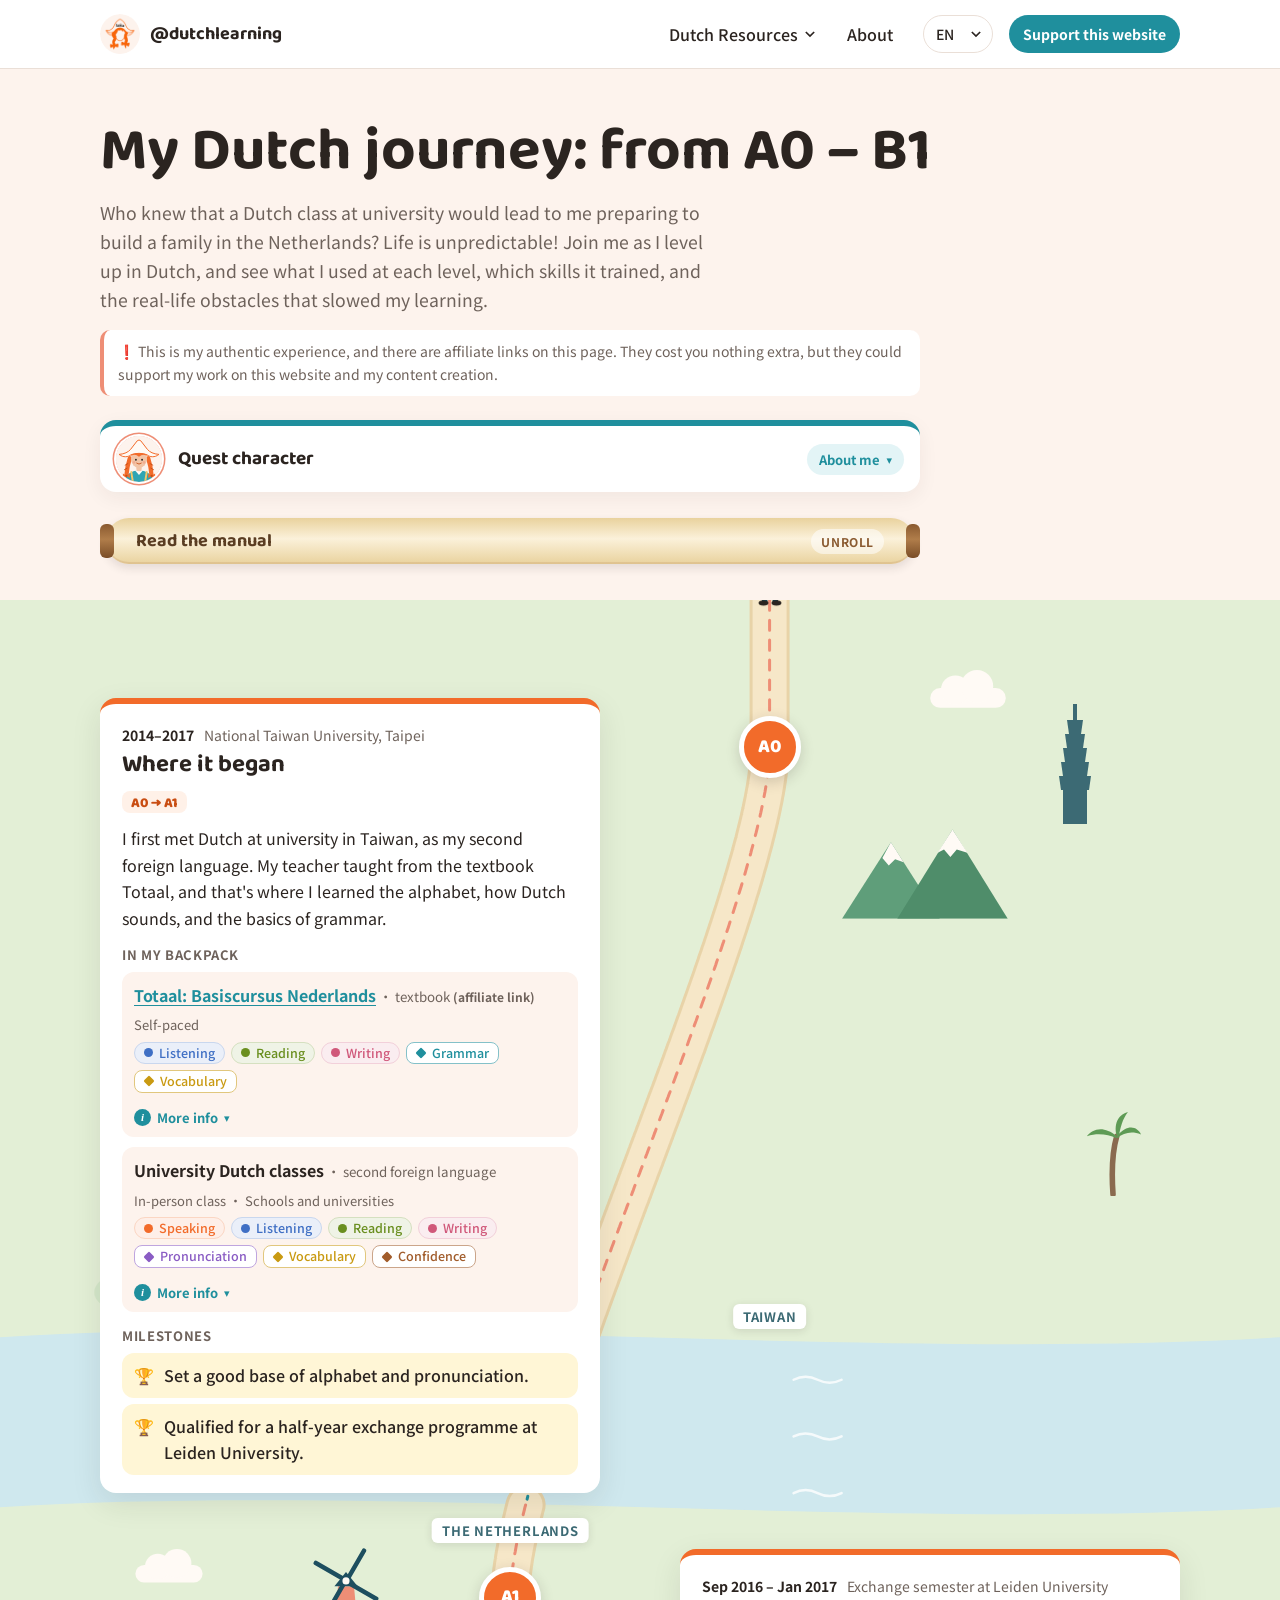
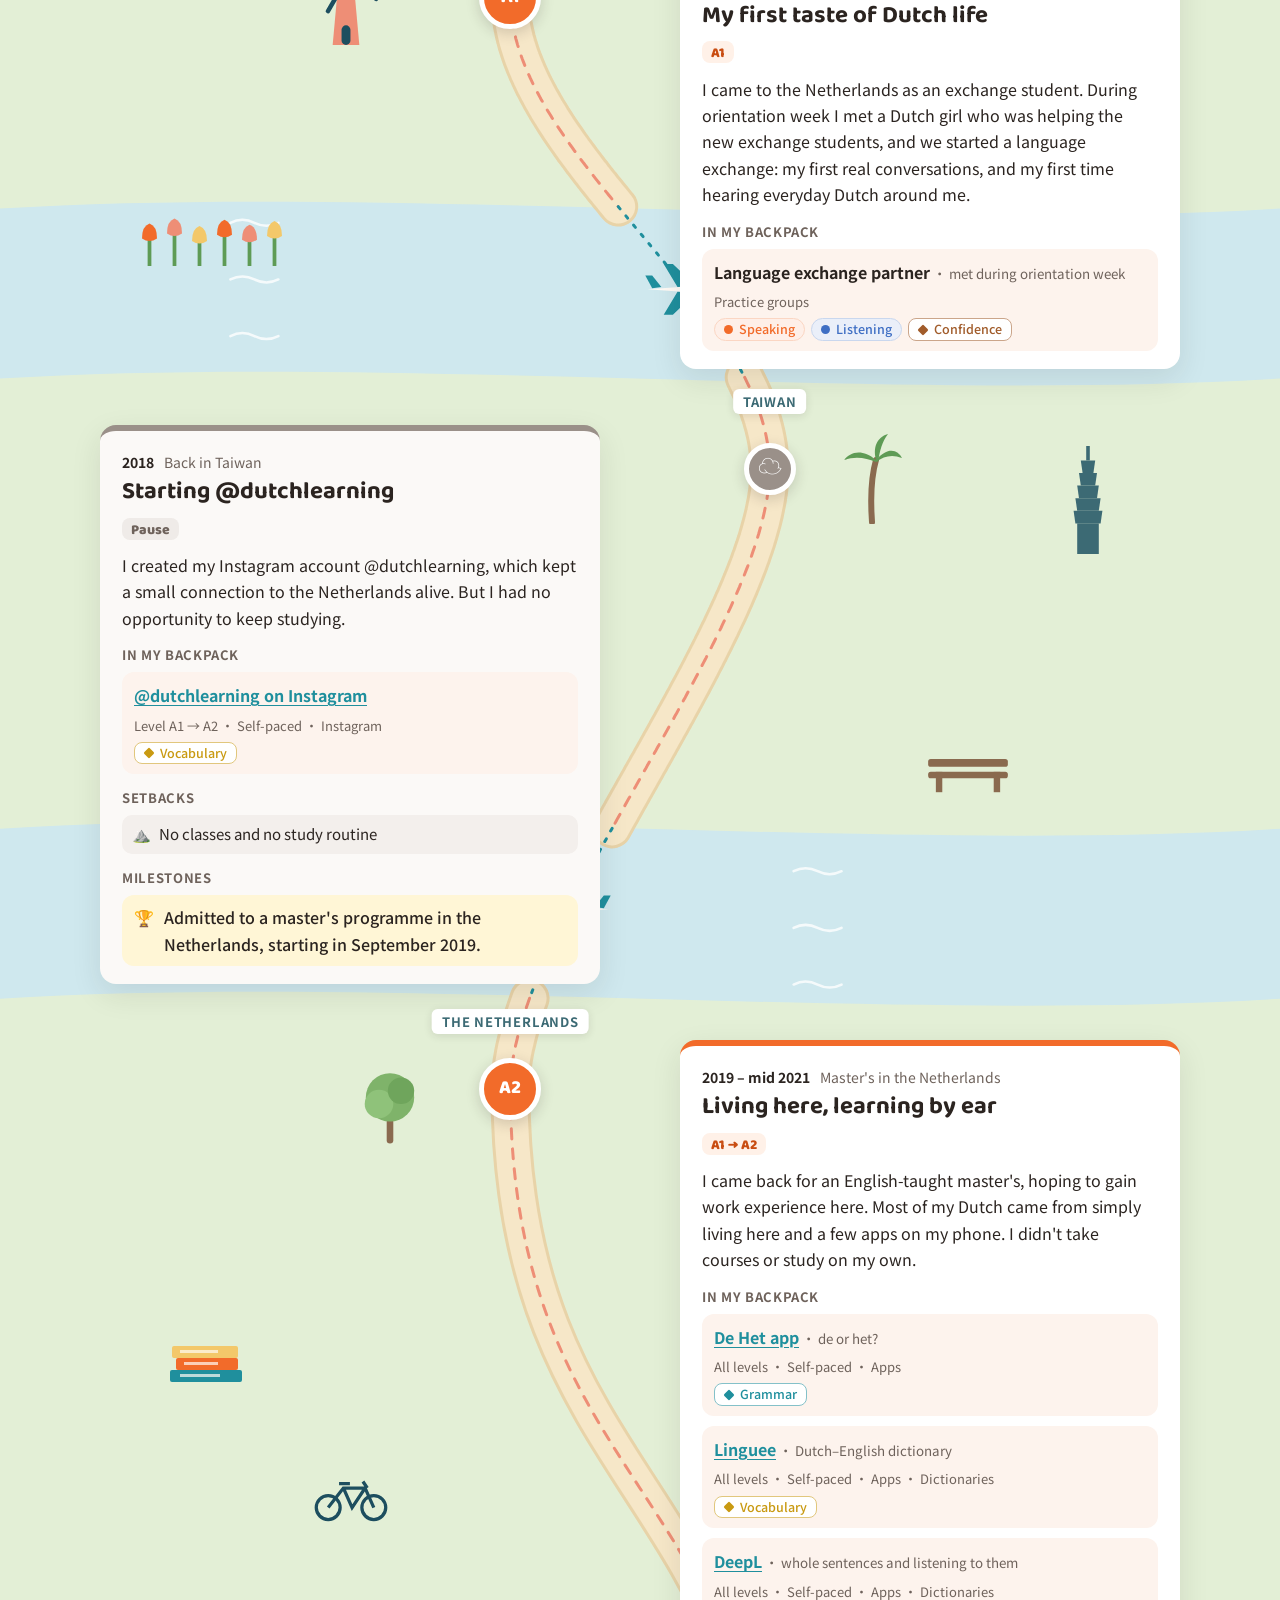
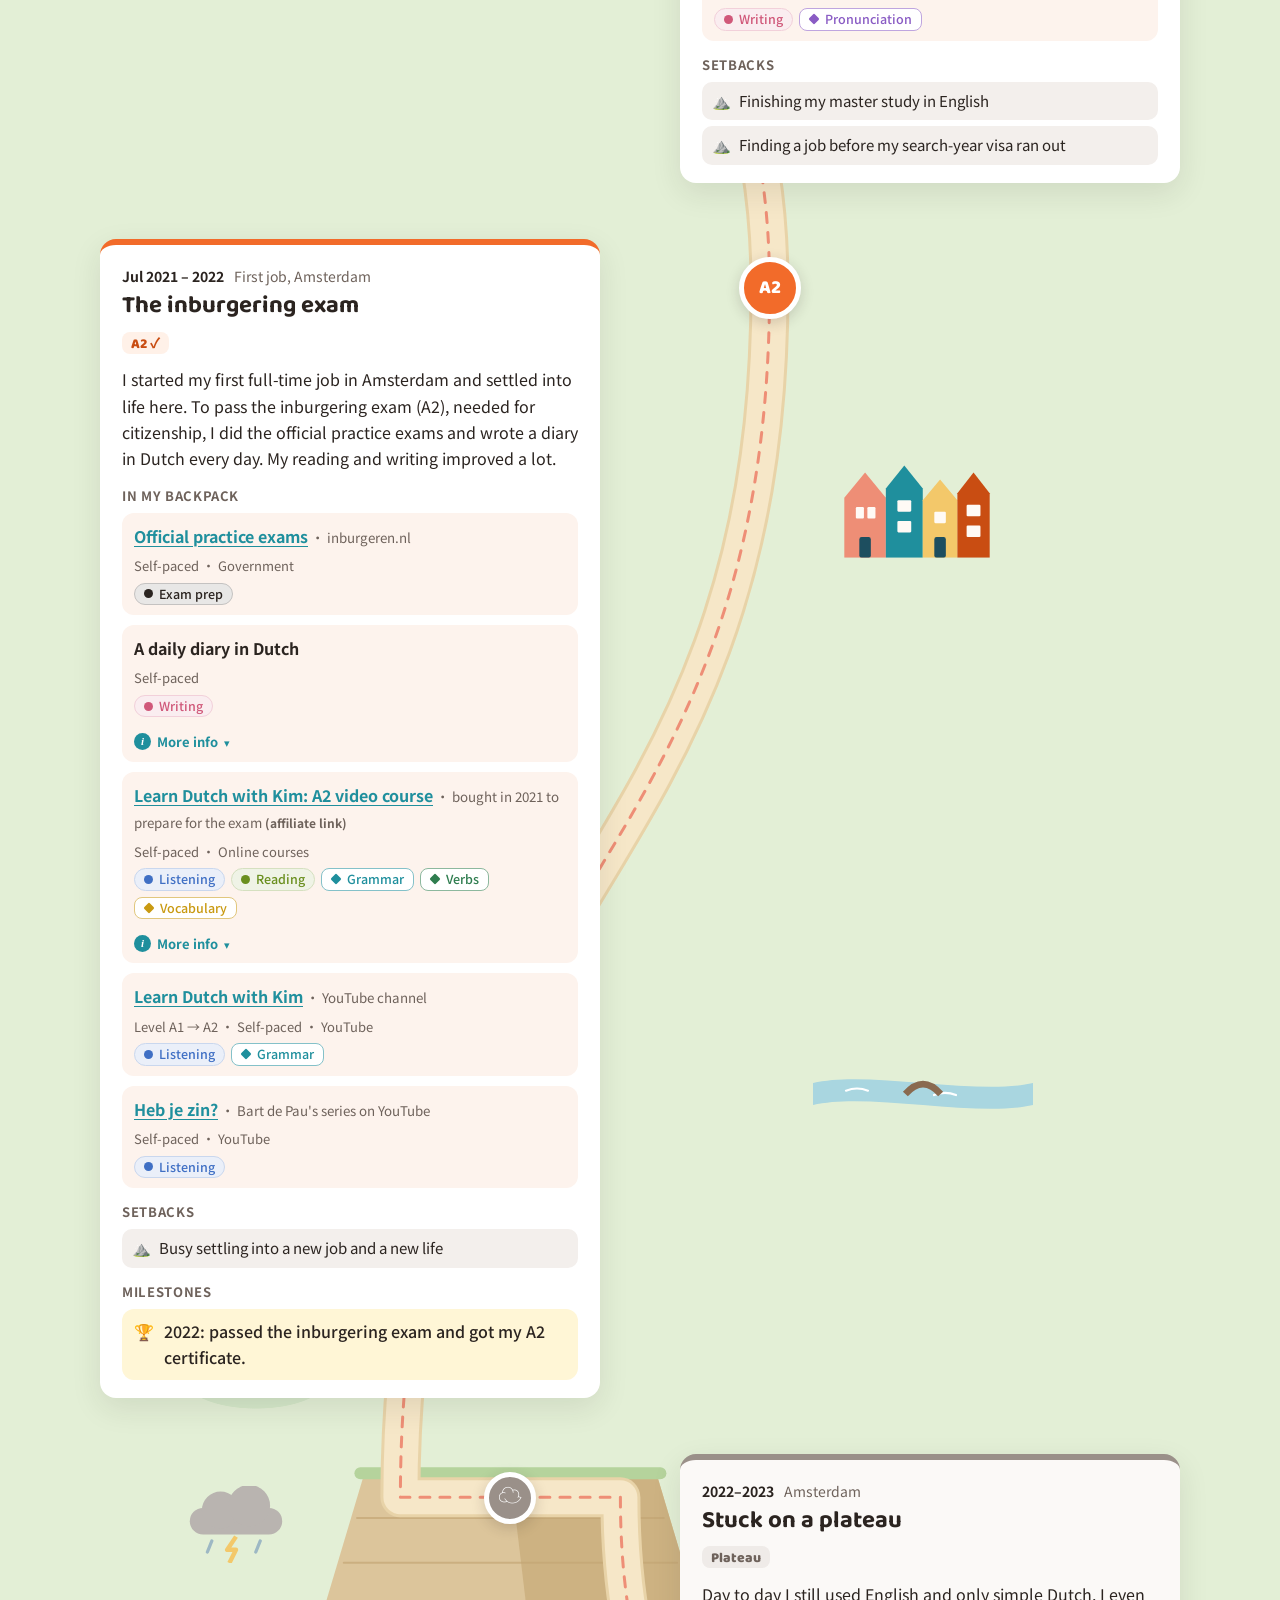
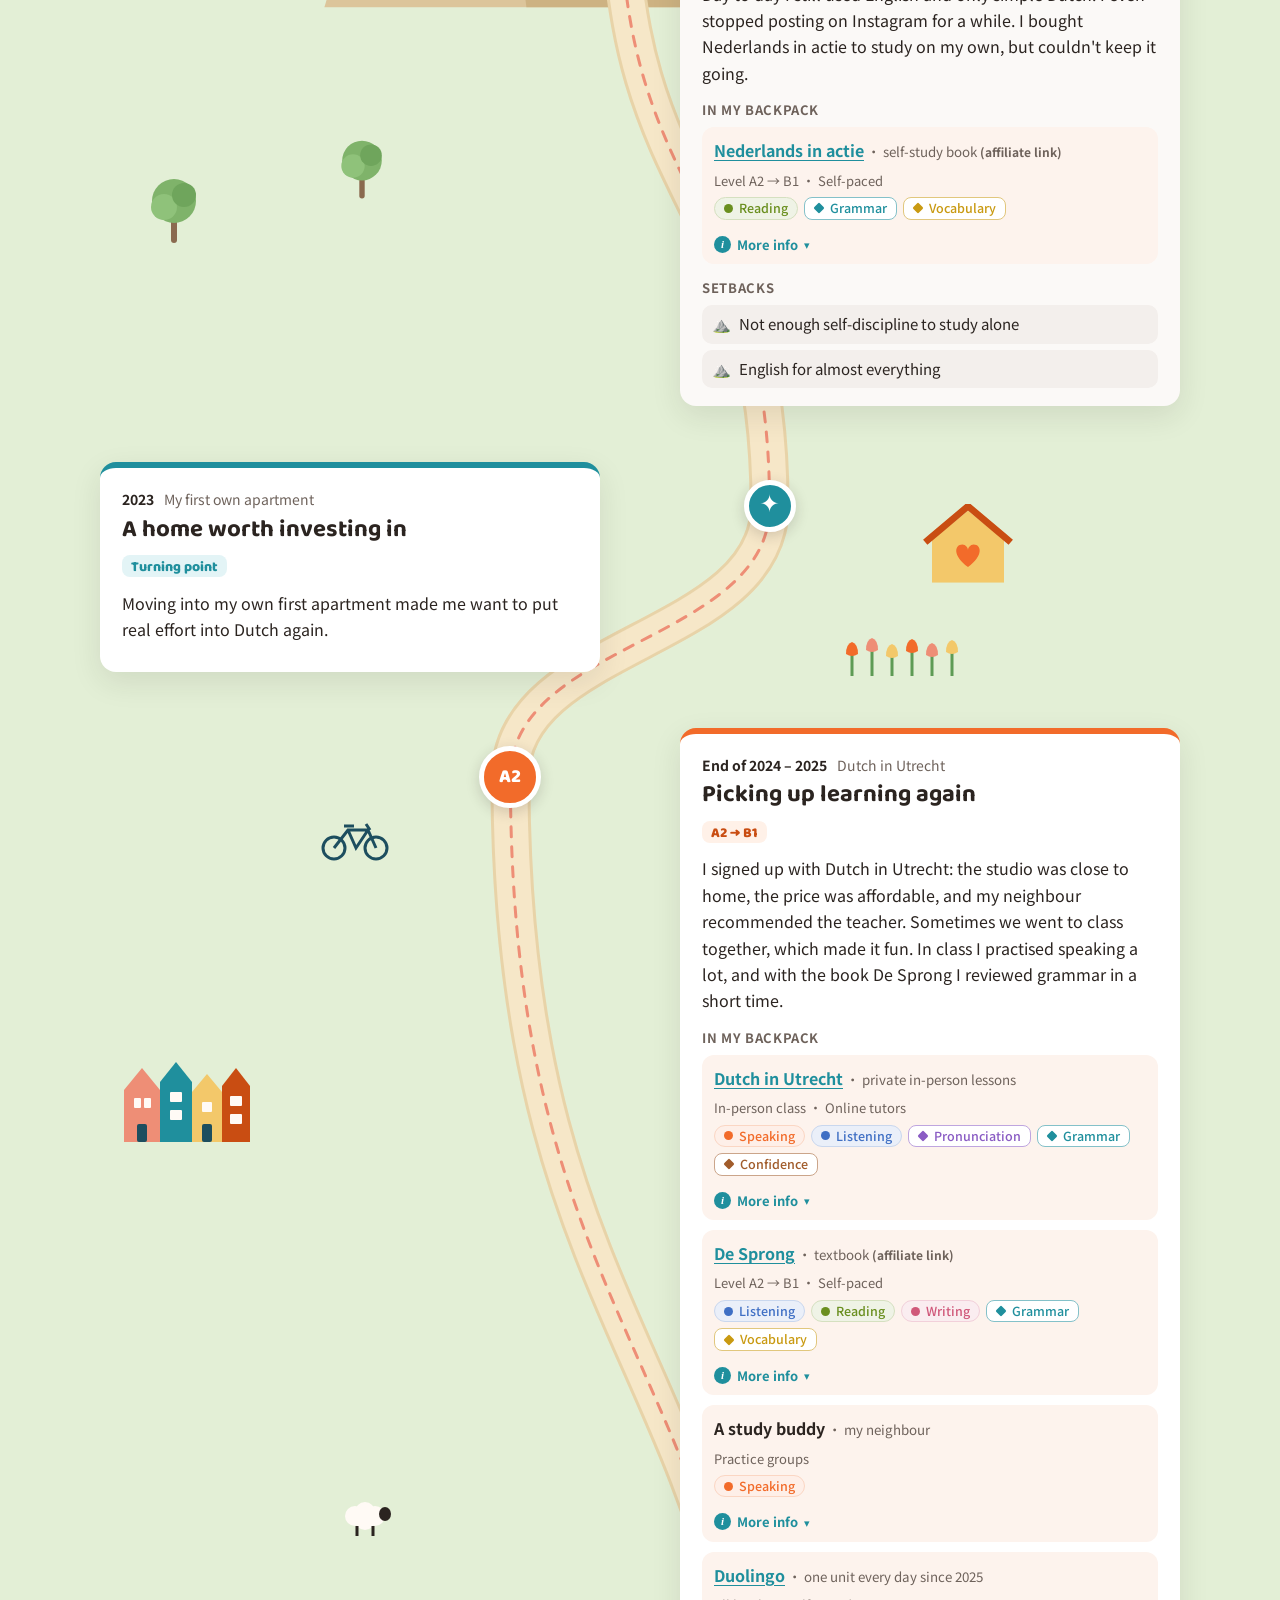
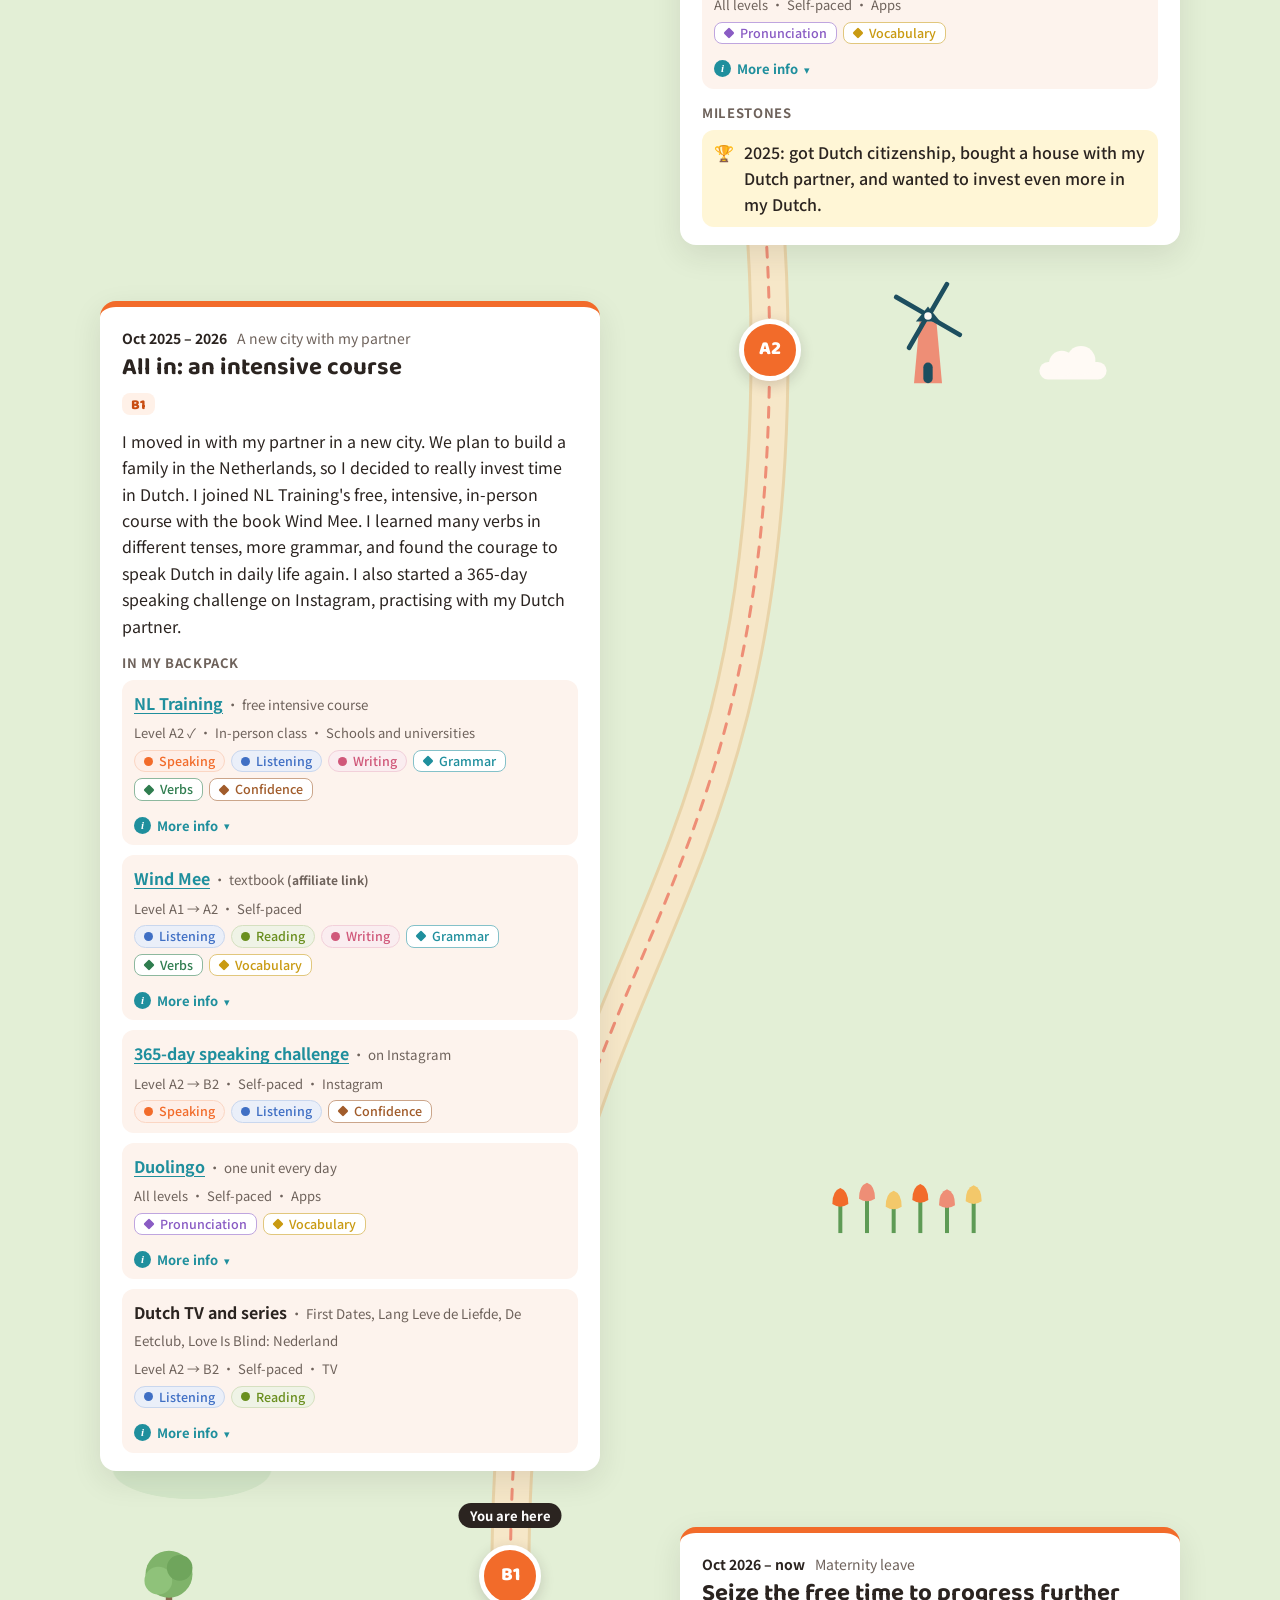
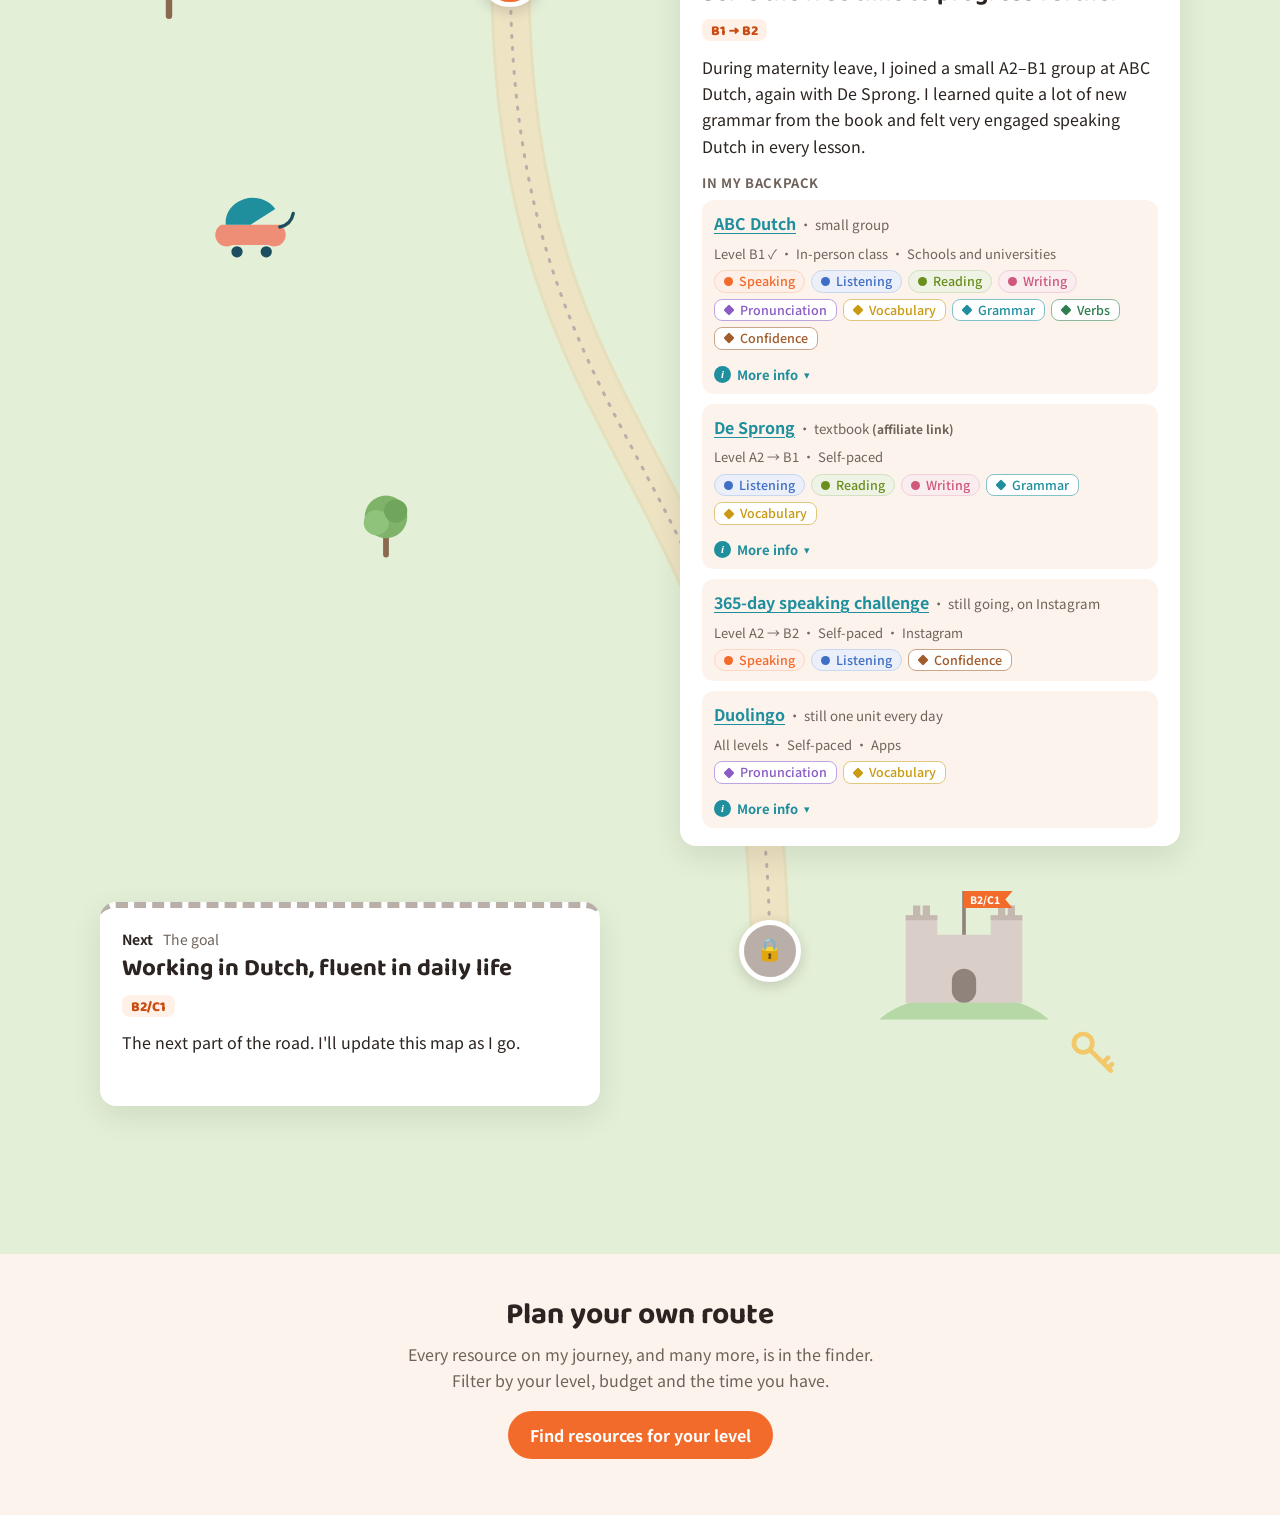
==== commit 15892880: "Journey page: draw the roads to and from each sea without clip masks The road pieces around each cro" ====
--- a/journey/index.html
+++ b/journey/index.html
@@ -271,7 +271,8 @@
     .place-sign { position: absolute; z-index: 2; font: 700 13px var(--body); letter-spacing: .06em; text-transform: uppercase; color: #3c6a74; background: #fff; border-radius: 6px; padding: 3px 10px; box-shadow: 0 2px 8px rgba(43,36,32,.12); transform: translateX(-50%); }
 
     /* The traveller walking along the road */
-    .walker { position: absolute; z-index: 1; width: 54px; height: 76px; left: 0; top: 0; transform: translate(-50%, -88%); transition: transform .1s linear, opacity .25s; will-change: left, top; pointer-events: none; }
+    /* Above the cards (z-index 2, earlier in the page) so she stays visible, below the stop markers (3). */
+    .walker { position: absolute; z-index: 2; width: 54px; height: 76px; left: 0; top: 0; transform: translate(-50%, -88%); transition: transform .1s linear, opacity .25s; will-change: left, top; pointer-events: none; }
     .walker svg { width: 100%; height: 100%; }
     .flyer { position: absolute; z-index: 1; width: 92px; height: 58px; left: 0; top: 0; pointer-events: none; transition: transform .15s linear; }
     .flyer svg { width: 100%; height: 100%; overflow: visible; }
@@ -362,6 +363,8 @@
       .brand { font-size: 0; gap: 0; }
       .lang-pick { margin-left: auto; padding: 7px 24px 7px 10px; font-size: 13px; background-position: right 8px center; }
       .kofi { padding: 8px 12px; font-size: 13px; }
+      .brand { flex: none; }
+      .top .wrap { gap: 10px; }
       .menu-btn { display: flex; }
       .top-nav { display: none; position: absolute; top: 100%; left: 0; right: 0; flex-direction: column; align-items: stretch; gap: 0; margin: 0; padding: 8px 16px 16px; background: #fff; border-bottom: 1px solid var(--line); box-shadow: 0 12px 24px rgba(43,36,32,.08); }
       .top-nav.open { display: flex; }
@@ -383,6 +386,12 @@
       .roll-label { font-size: 16px; }
       .map-key .paper { margin: -10px 12px 0; padding: 22px 16px 16px; }
       .tag-group-title { padding-top: 0; }
+    }
+    @media (max-width: 400px) {
+      .top .wrap { gap: 6px; }
+      .kofi { padding: 8px 10px; font-size: 12.5px; }
+      .lang-pick { padding: 7px 22px 7px 9px; background-position: right 7px center; }
+      .menu-btn { width: 38px; height: 38px; padding: 10px 9px; }
     }
     @media (prefers-reduced-motion: reduce) {
       html { scroll-behavior: auto; }
@@ -795,18 +804,28 @@
         return "M" + p.x + " " + p.y + " C" + p.x + " " + (p.y + 160) + " " + q.x + " " + (q.y - 160) + " " + q.x + " " + q.y;
       }
 
-      function road(d, future, clip) {
-        var extra = clip ? { "clip-path": "url(#" + clip + ")" } : {};
-        function layer(attrs) { trail.appendChild(svgEl("path", Object.assign({ d: d, fill: "none", "stroke-linecap": "round", "stroke-linejoin": "round" }, attrs, extra))); }
+      function road(d, future) {
+        function layer(attrs) { trail.appendChild(svgEl("path", Object.assign({ d: d, fill: "none", "stroke-linecap": "round", "stroke-linejoin": "round" }, attrs))); }
         layer({ stroke: "#e8d3a8", "stroke-width": roadW + 6, opacity: future ? .55 : 1 });
         layer({ stroke: "#f6e7c8", "stroke-width": roadW, opacity: future ? .6 : 1 });
         layer({ stroke: future ? "#b9afa8" : "#ee8e76", "stroke-width": 3, "stroke-dasharray": future ? "2 10" : "10 10" });
       }
-      // Clip regions for a crossing: the land on either side of the sea, and the sea itself.
-      function clipRects(id, rects) {
-        var cp = svgEl("clipPath", { id: id });
-        rects.forEach(function (r) { cp.appendChild(svgEl("rect", { x: 0, y: r[0], width: w, height: Math.max(0, r[1] - r[0]) })); });
-        trail.appendChild(cp);
+      // Split a route into the part above the sea, the part over it and the part below it, as
+      // separate paths (no clip masks: iOS Safari drops masks when the map is redrawn).
+      function splitAtSea(d, sea) {
+        var probe = svgEl("path", { d: d, fill: "none", stroke: "none" });
+        trail.appendChild(probe);
+        var total = probe.getTotalLength(), parts = { before: [], over: [], after: [] };
+        for (var l = 0; l <= total + 2; l += 3) {
+          var pt = probe.getPointAtLength(Math.min(l, total));
+          var key = pt.y < sea.top ? "before" : pt.y > sea.bottom ? "after" : "over";
+          parts[key].push(pt);
+        }
+        // Let the pieces meet at the coast.
+        if (parts.before.length && parts.over.length) parts.over.unshift(parts.before[parts.before.length - 1]);
+        if (parts.after.length && parts.over.length) parts.after.unshift(parts.over[parts.over.length - 1]);
+        function toD(pts) { return pts.length < 2 ? "" : "M" + pts.map(function (q) { return q.x.toFixed(1) + " " + q.y.toFixed(1); }).join(" L"); }
+        return { probe: probe, before: toD(parts.before), over: toD(parts.over), after: toD(parts.after) };
       }
       // A plateau stop sits on a flat-topped hill: the road climbs onto it, runs level past the marker, then goes down.
       var flat = narrow ? 0 : 110;
@@ -849,13 +868,12 @@
         if (j < points.length) {
           // To the next country: a road to the coast, a dotted flight across the sea, a road from the far shore.
           var sea = seas.filter(function (x) { return x.from === b0; })[0];
-          clipRects("land" + b0, [[0, sea.top], [sea.bottom, h]]);
-          clipRects("sea" + b0, [[sea.top, sea.bottom]]);
-          road(flightD(b0), b0 >= cur, "land" + b0);
-          var flight = svgEl("path", { d: flightD(b0), stroke: "#1f8f9d", "stroke-width": 3, "stroke-dasharray": "3 9", fill: "none", "stroke-linecap": "round", "clip-path": "url(#sea" + b0 + ")" });
-          trail.appendChild(flight);
+          var split = splitAtSea(flightD(b0), sea);
+          if (split.before) road(split.before, b0 >= cur);
+          if (split.after) road(split.after, b0 >= cur);
+          if (split.over) trail.appendChild(svgEl("path", { d: split.over, stroke: "#1f8f9d", "stroke-width": 3, "stroke-dasharray": "3 9", fill: "none", "stroke-linecap": "round" }));
           // Until Inka reaches the sea, her plane waits in the middle of it.
-          var mid = flight.getPointAtLength(pointAtY(flight, (sea.top + sea.bottom) / 2));
+          var mid = split.probe.getPointAtLength(pointAtY(split.probe, (sea.top + sea.bottom) / 2));
           var flyer = el("div", { class: "flyer", "aria-hidden": "true" });
           flyer.innerHTML = document.getElementById("flyerArt").innerHTML;
           quest.appendChild(flyer);
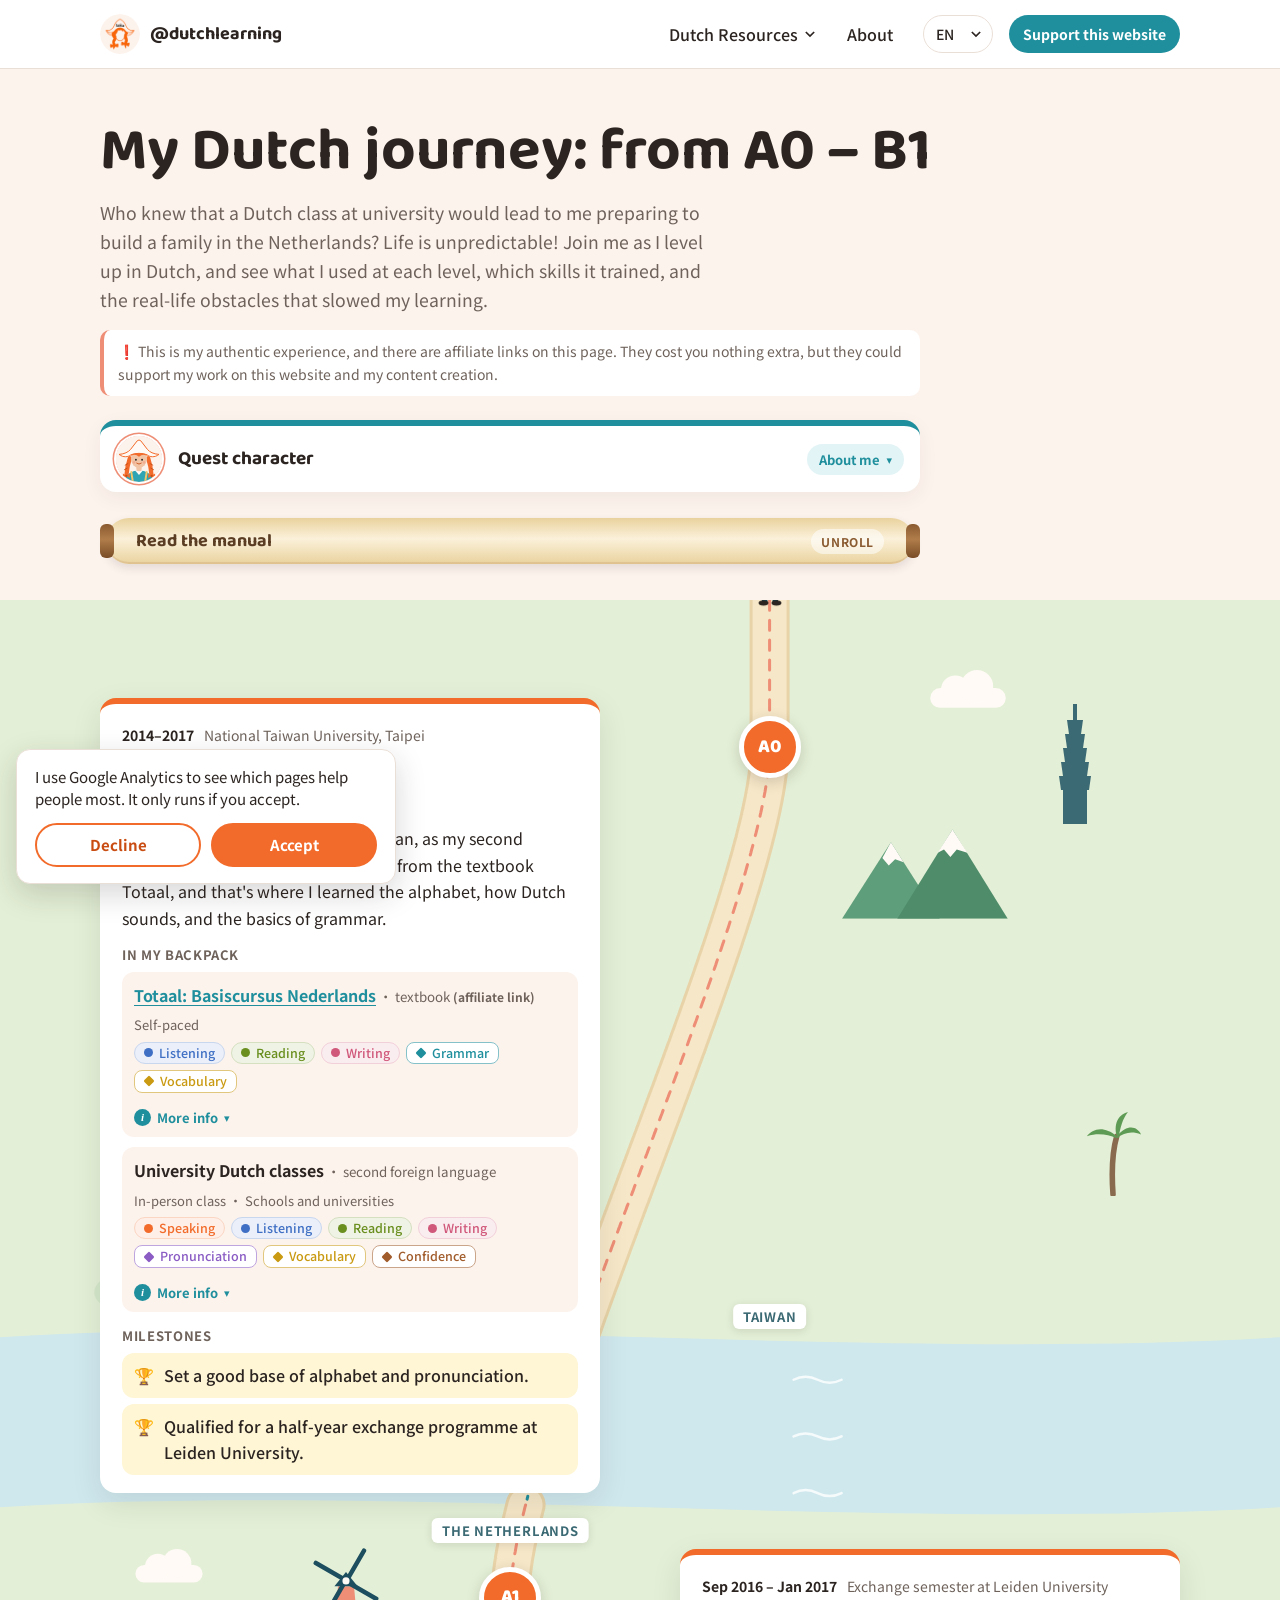
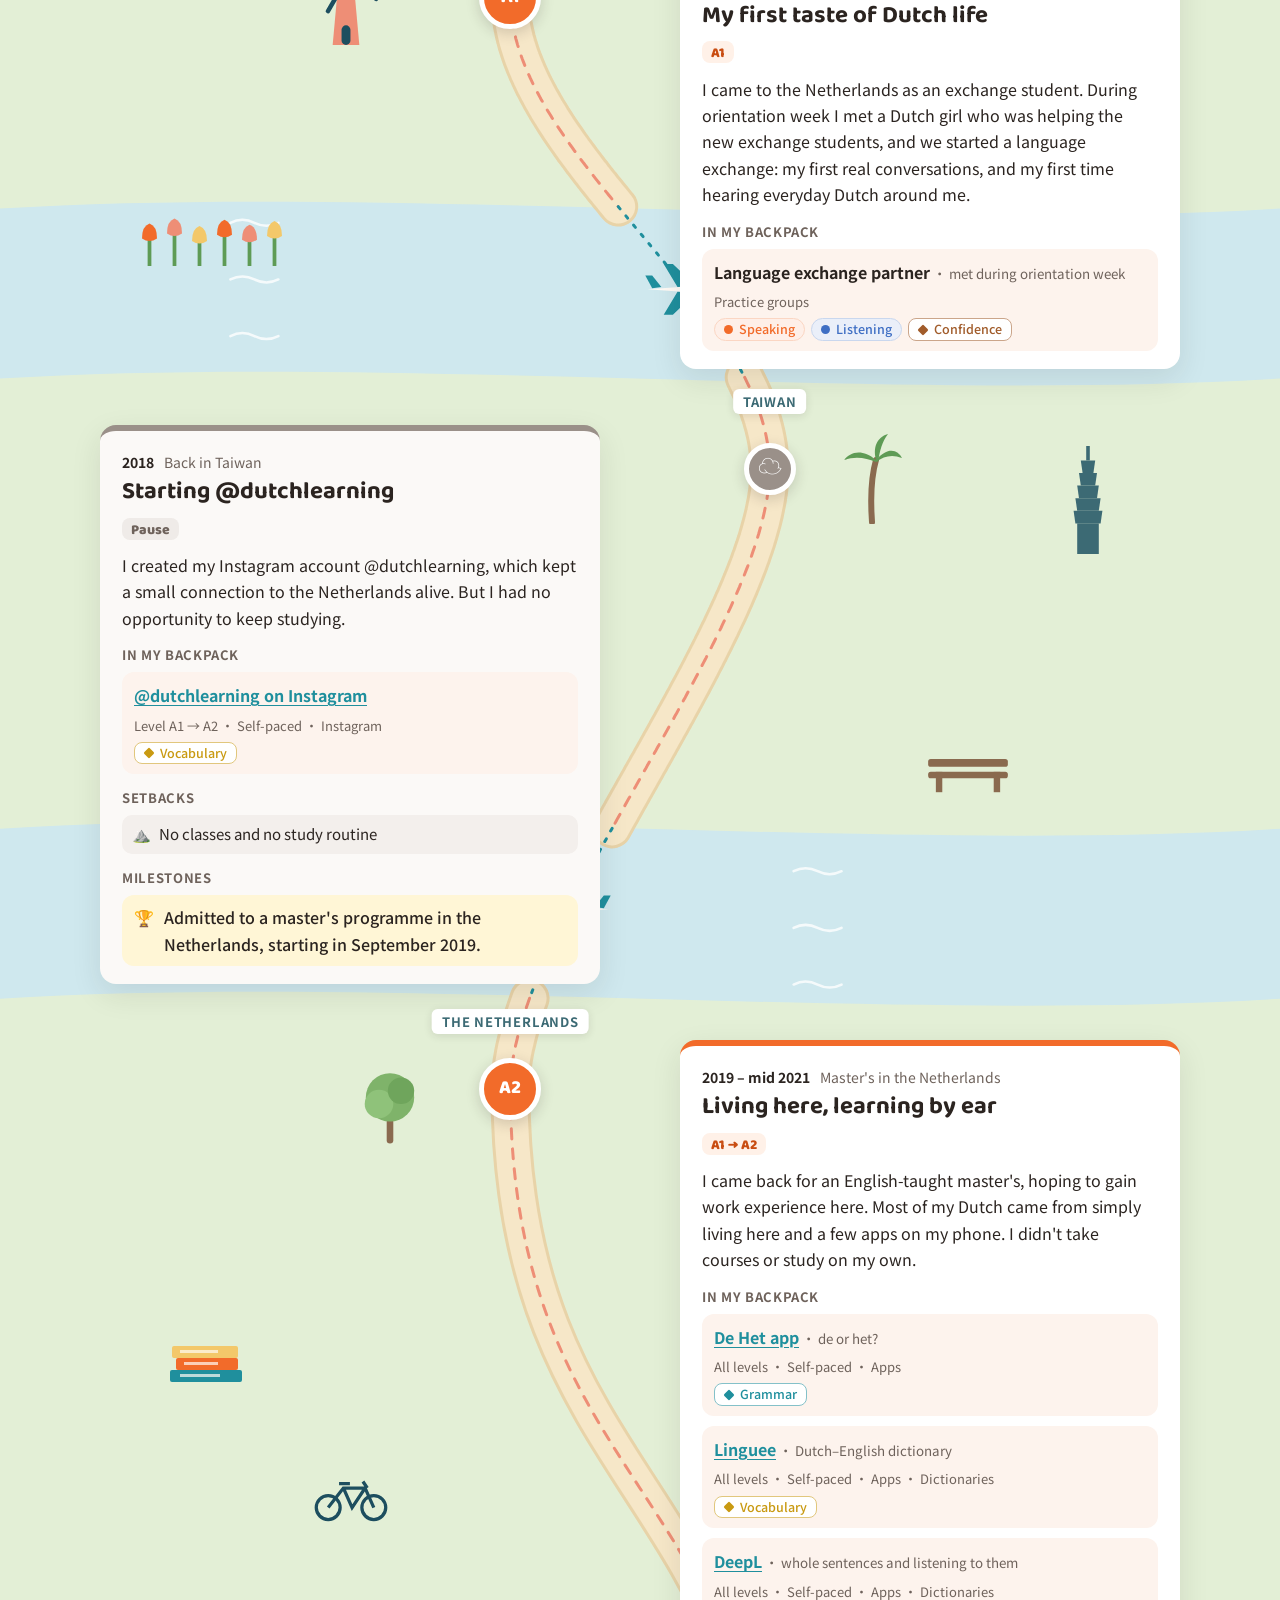
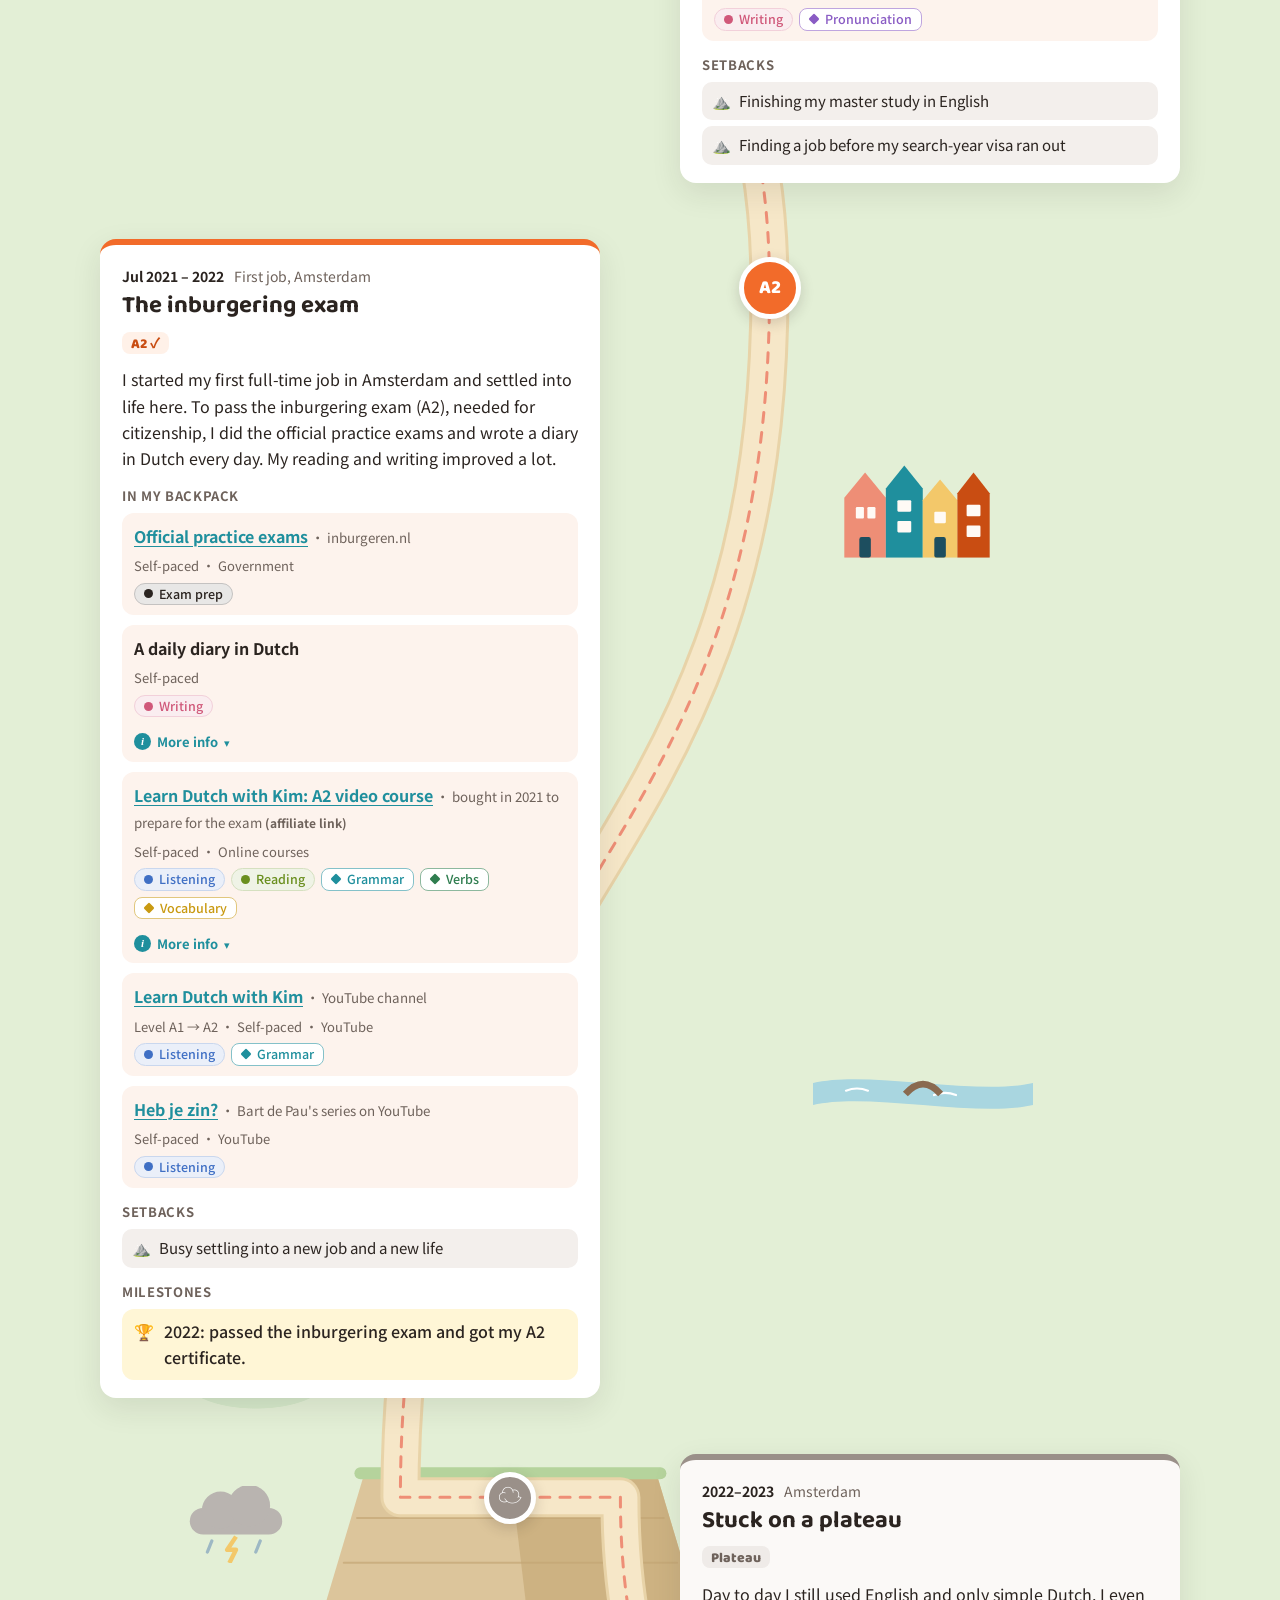
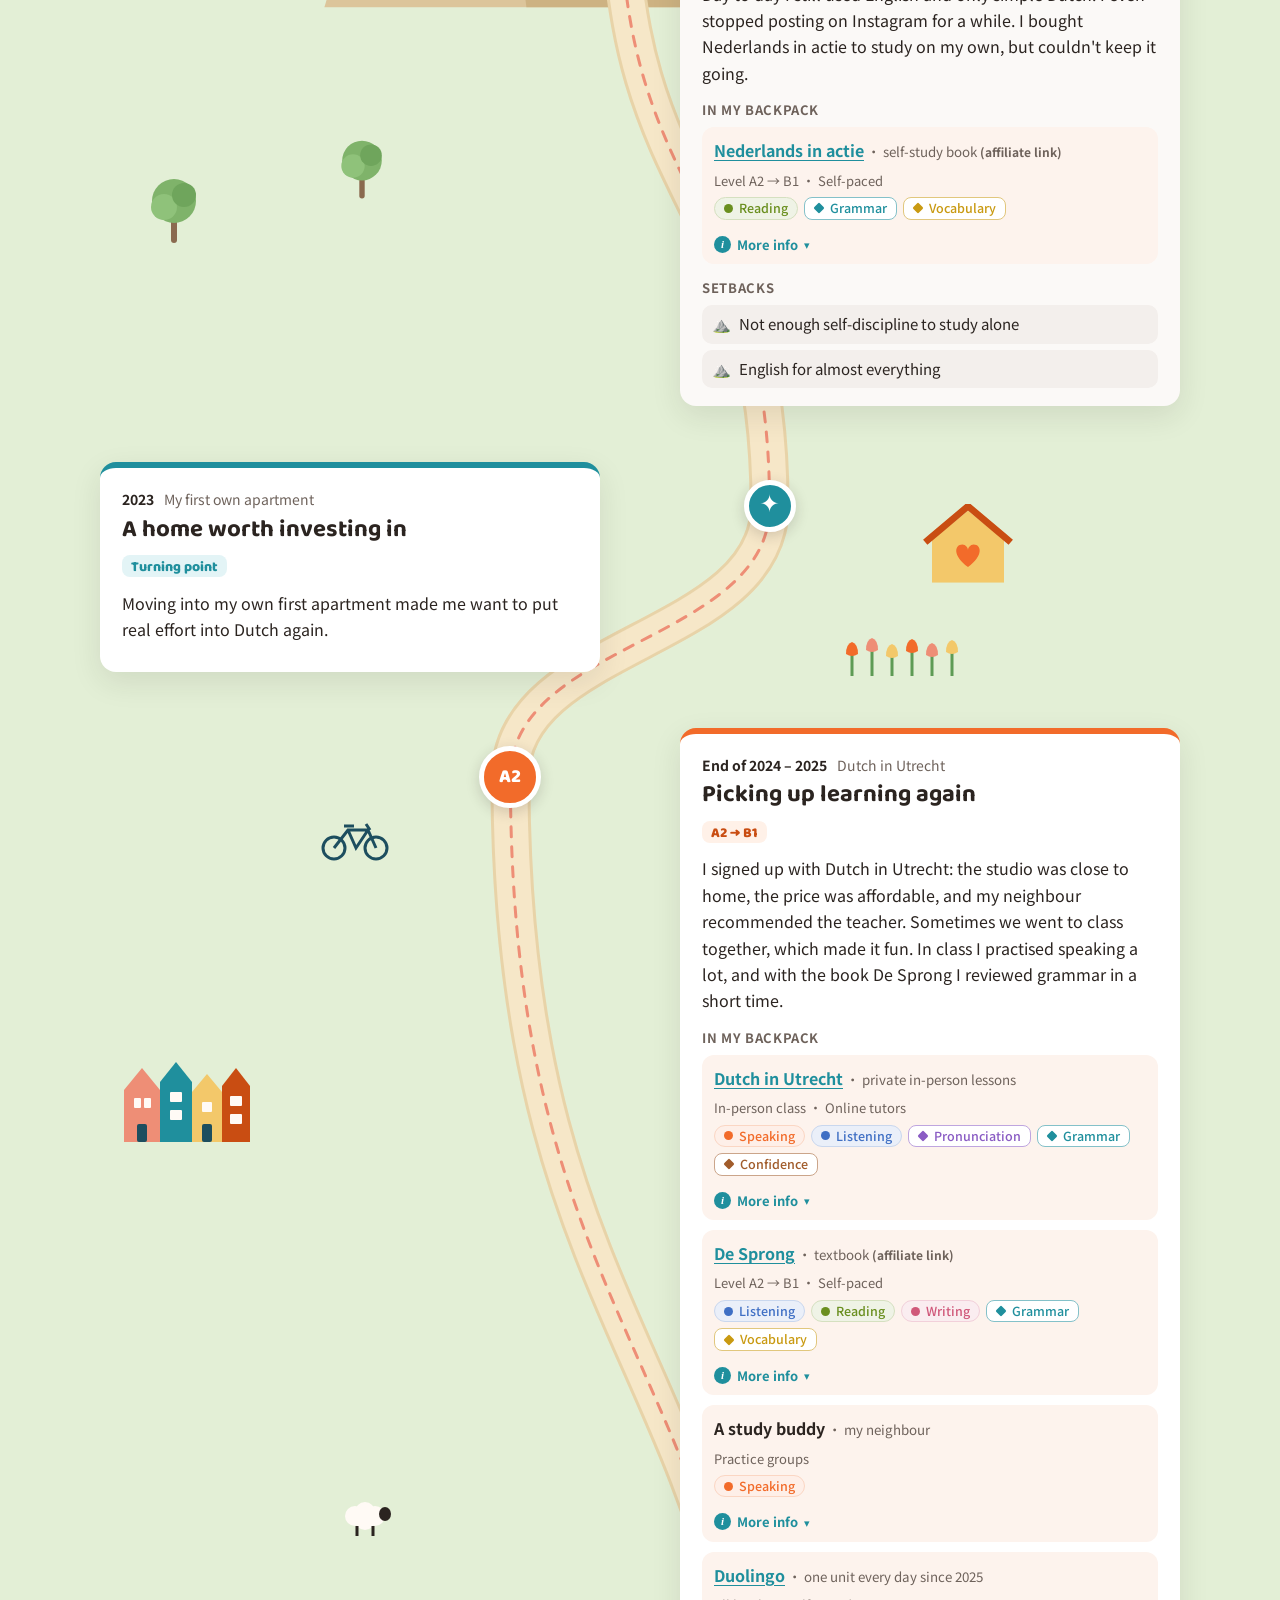
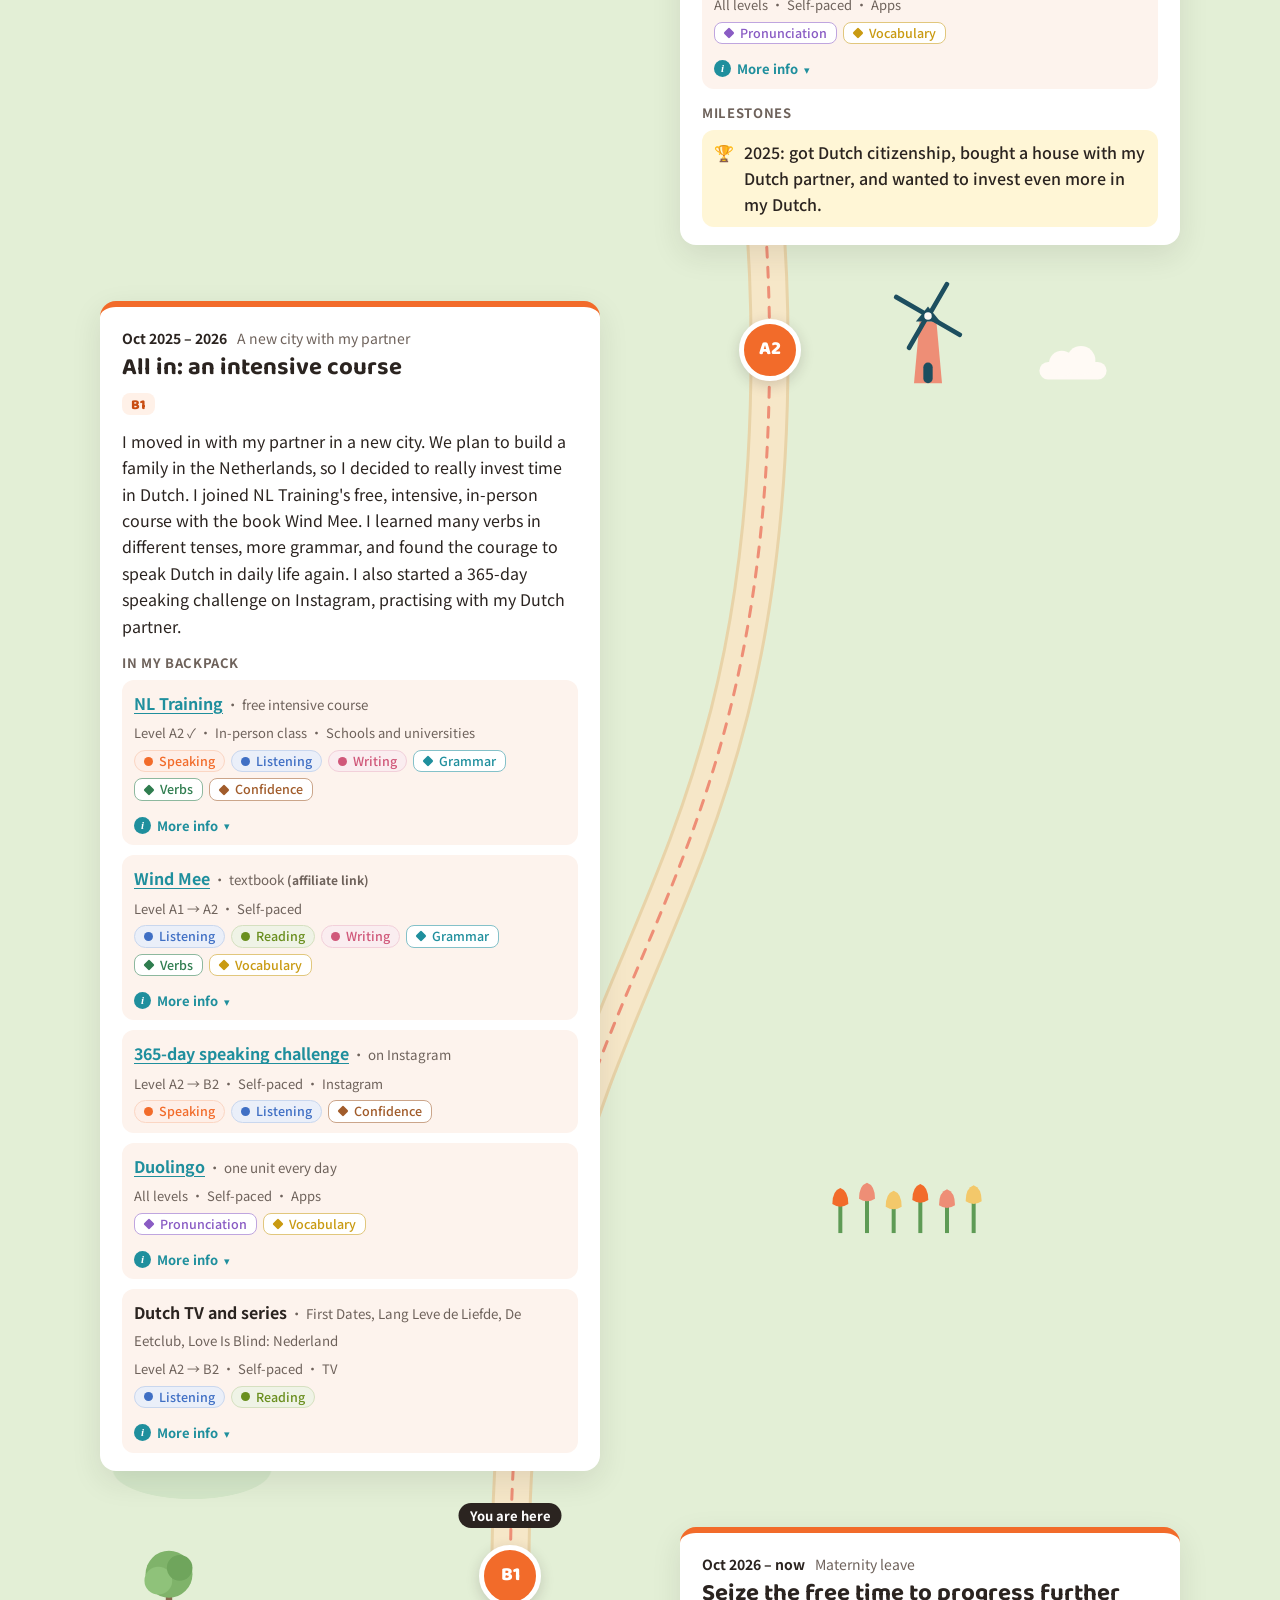
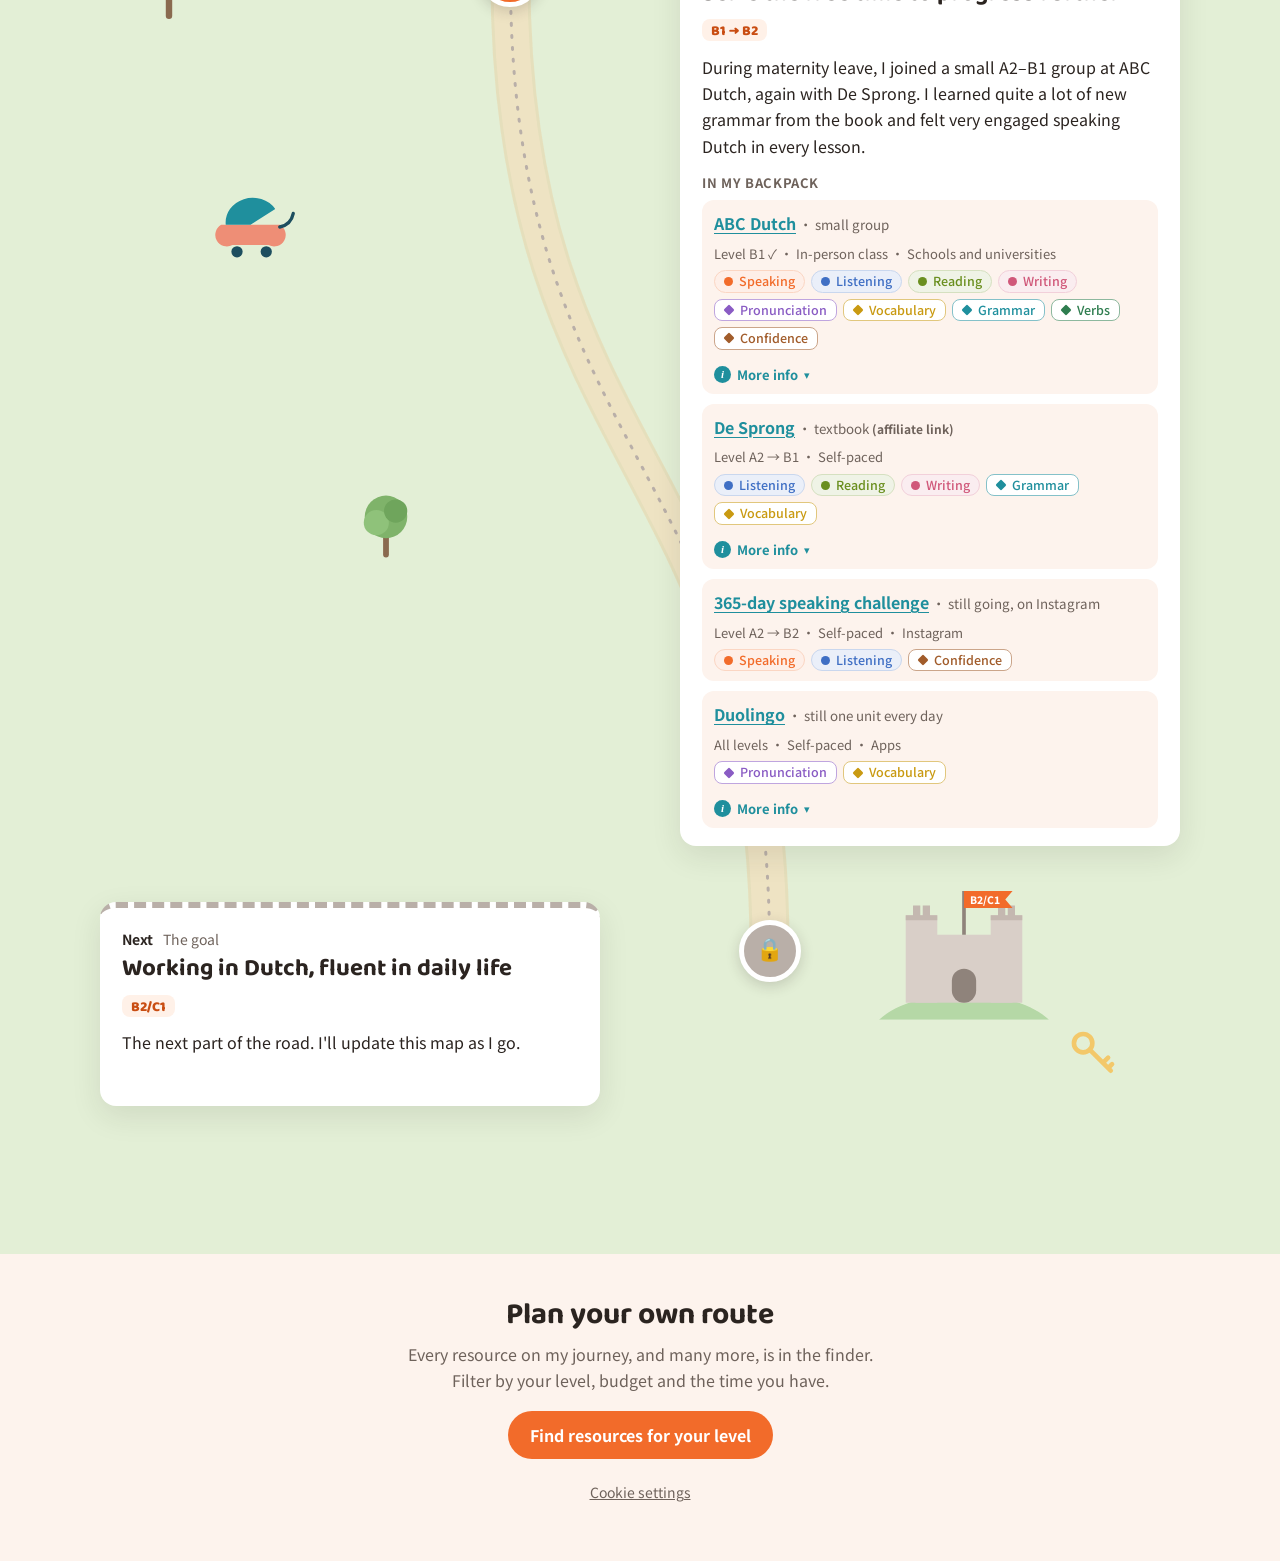
==== commit 57044a4f: "Add Google Analytics (GTM) behind a cookie consent banner Co-Authored-By: Claude Opus 5.5 <noreply@a" ====
--- a/journey/index.html
+++ b/journey/index.html
@@ -1,6 +1,7 @@
 <!doctype html>
 <html lang="en" data-lang="en">
 <head>
+  <script src="../assets/consent.js?v=940d79dbf6"></script>
   <meta charset="utf-8">
   <meta name="viewport" content="width=device-width, initial-scale=1">
   <!-- Generated by tools/build.js from templates/journey.html, journey/text.js and journey/data.js. Edit those, not this file. -->
@@ -336,6 +337,7 @@
     .outro { background: var(--peach); padding: 44px 0 56px; text-align: center; }
     .outro h2 { font-size: 30px; margin-bottom: 8px; }
     .outro p { color: var(--muted); max-width: 56ch; margin: 0 auto 18px; }
+    .outro .cookie-link { margin: 22px auto 0; font-size: 14px; }
     .btn { display: inline-block; font: 700 16px var(--body); color: #fff; background: var(--orange); border-radius: 999px; padding: 12px 22px; text-decoration: none; }
     .btn:hover { color: #fff; background: var(--orange-ink); }
 
@@ -586,6 +588,7 @@
       <h2 data-t="outro.title">Plan your own route</h2>
       <p data-t="outro.text">Every resource on my journey, and many more, is in the finder. Filter by your level, budget and the time you have.</p>
       <a class="btn" href="../#finder" data-t="outro.button">Find resources for your level</a>
+      <p class="cookie-link"><button type="button" data-cookie-settings>Cookie settings</button></p>
     </div>
   </section>
 
